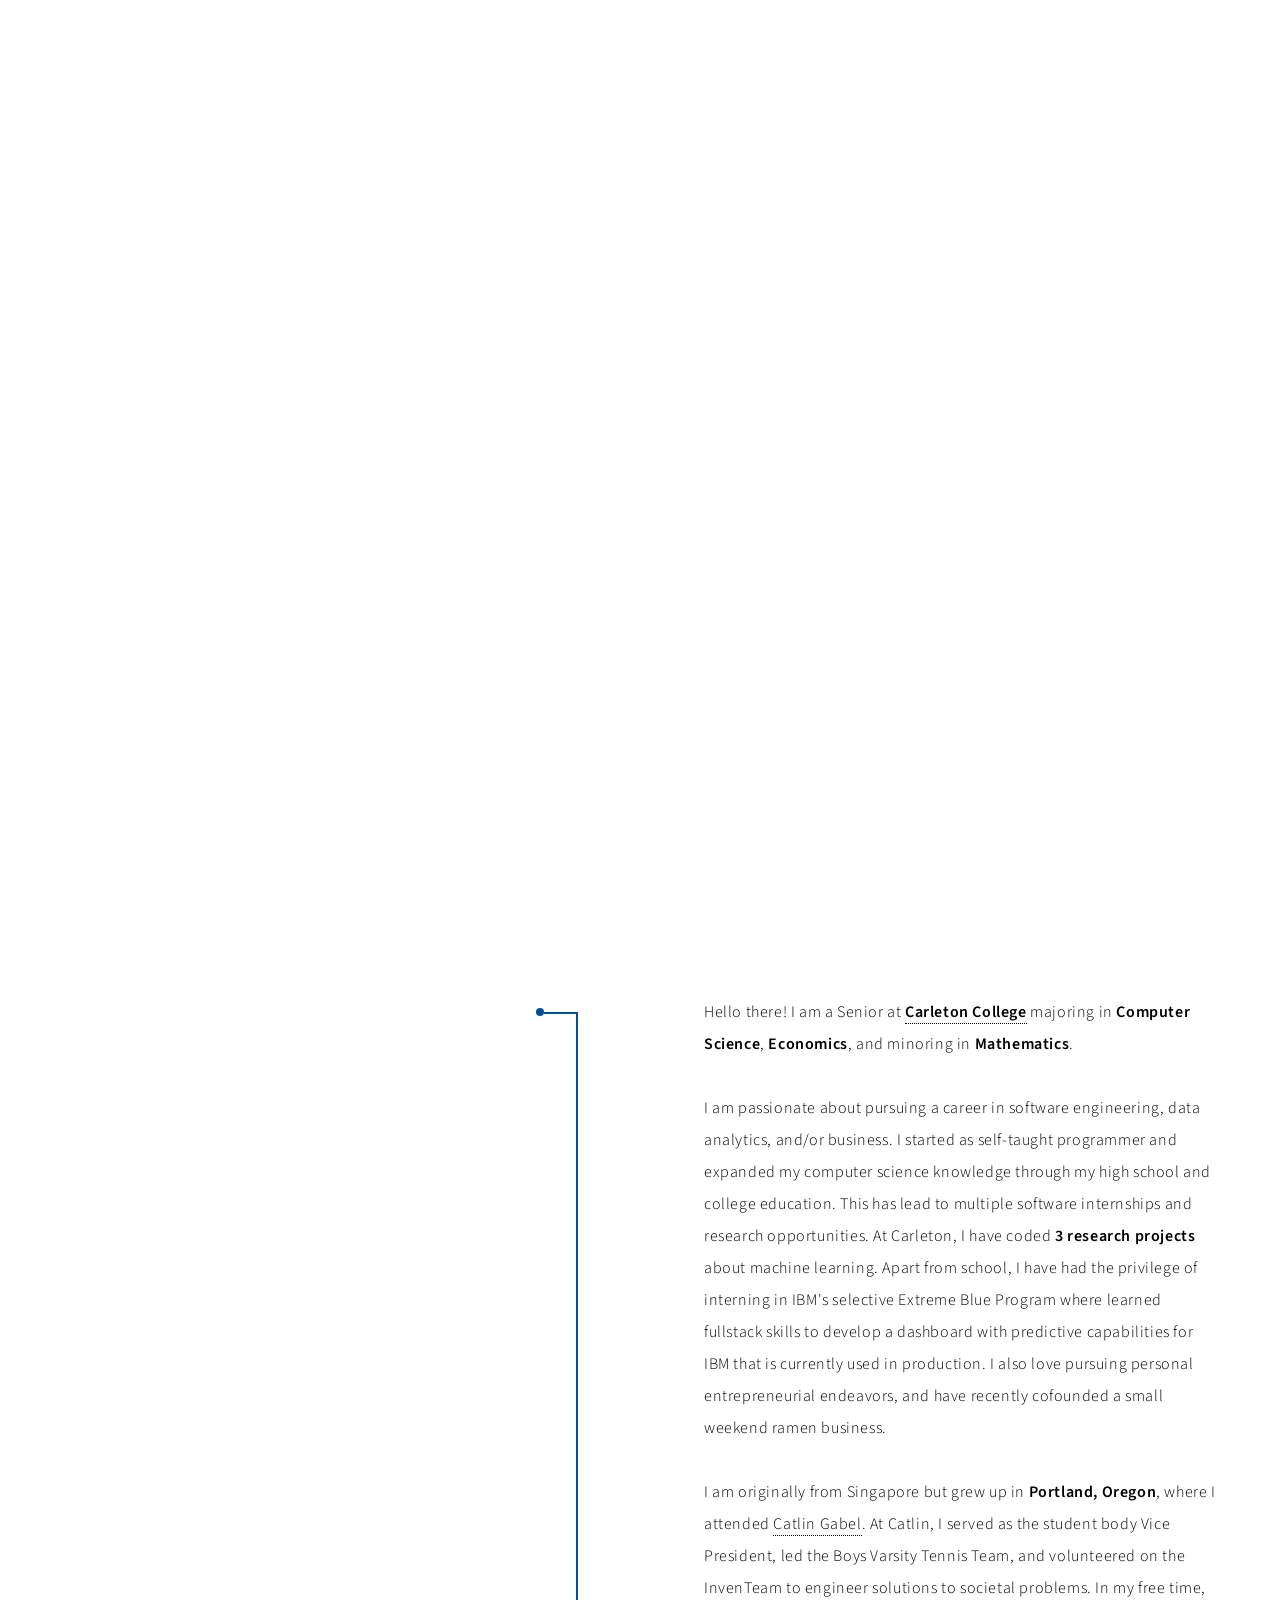
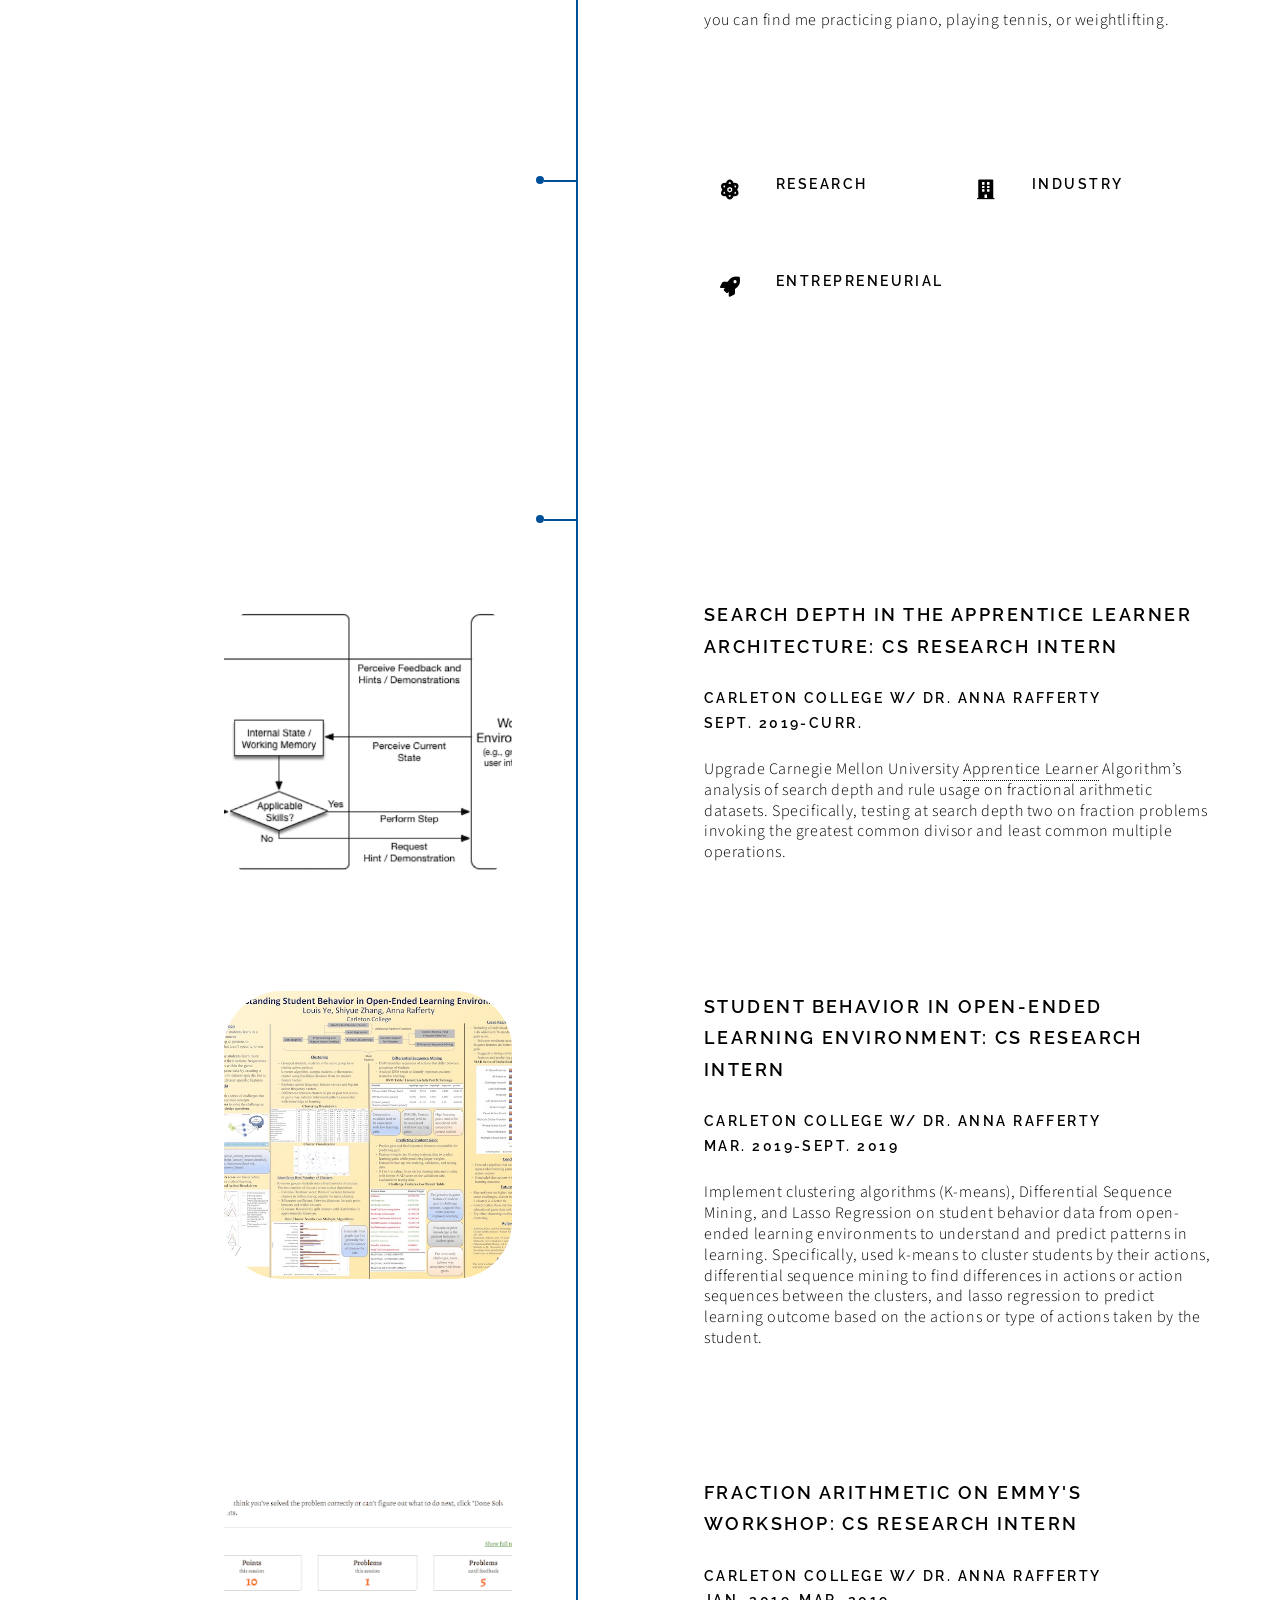
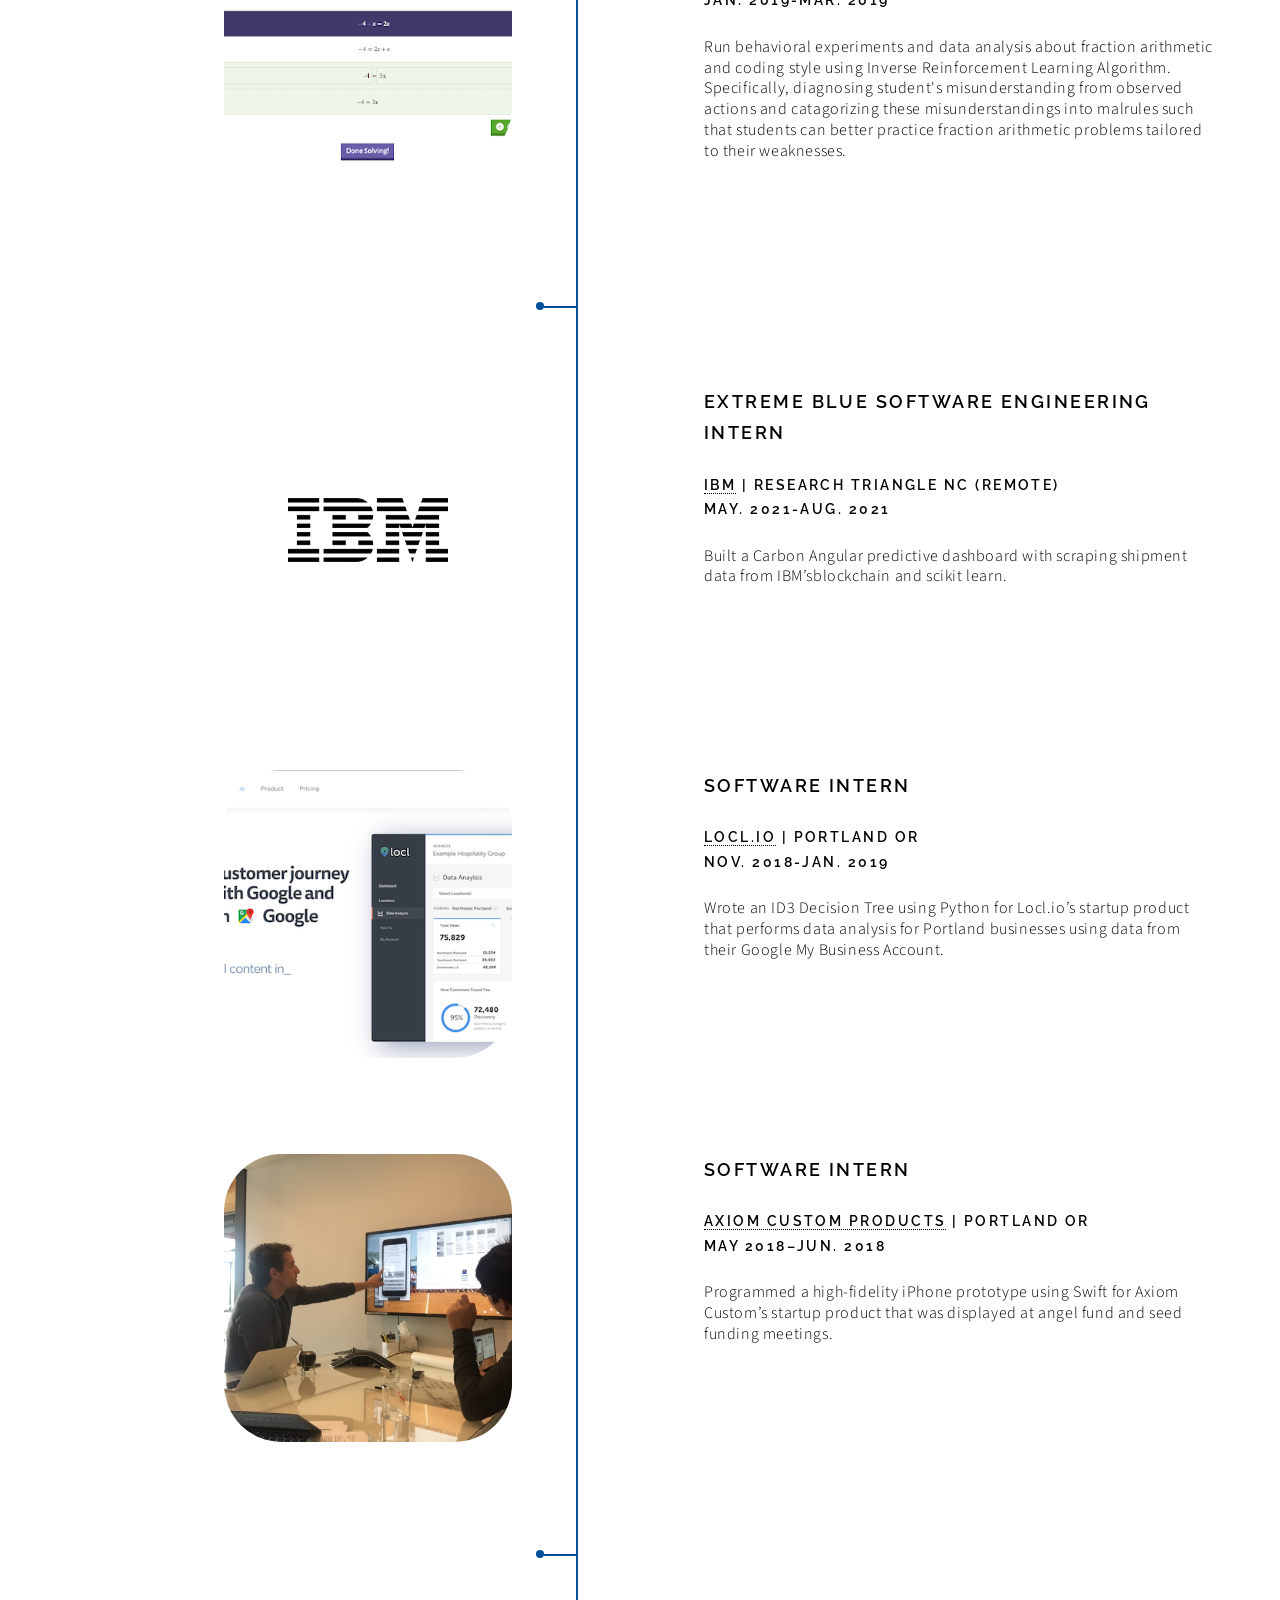
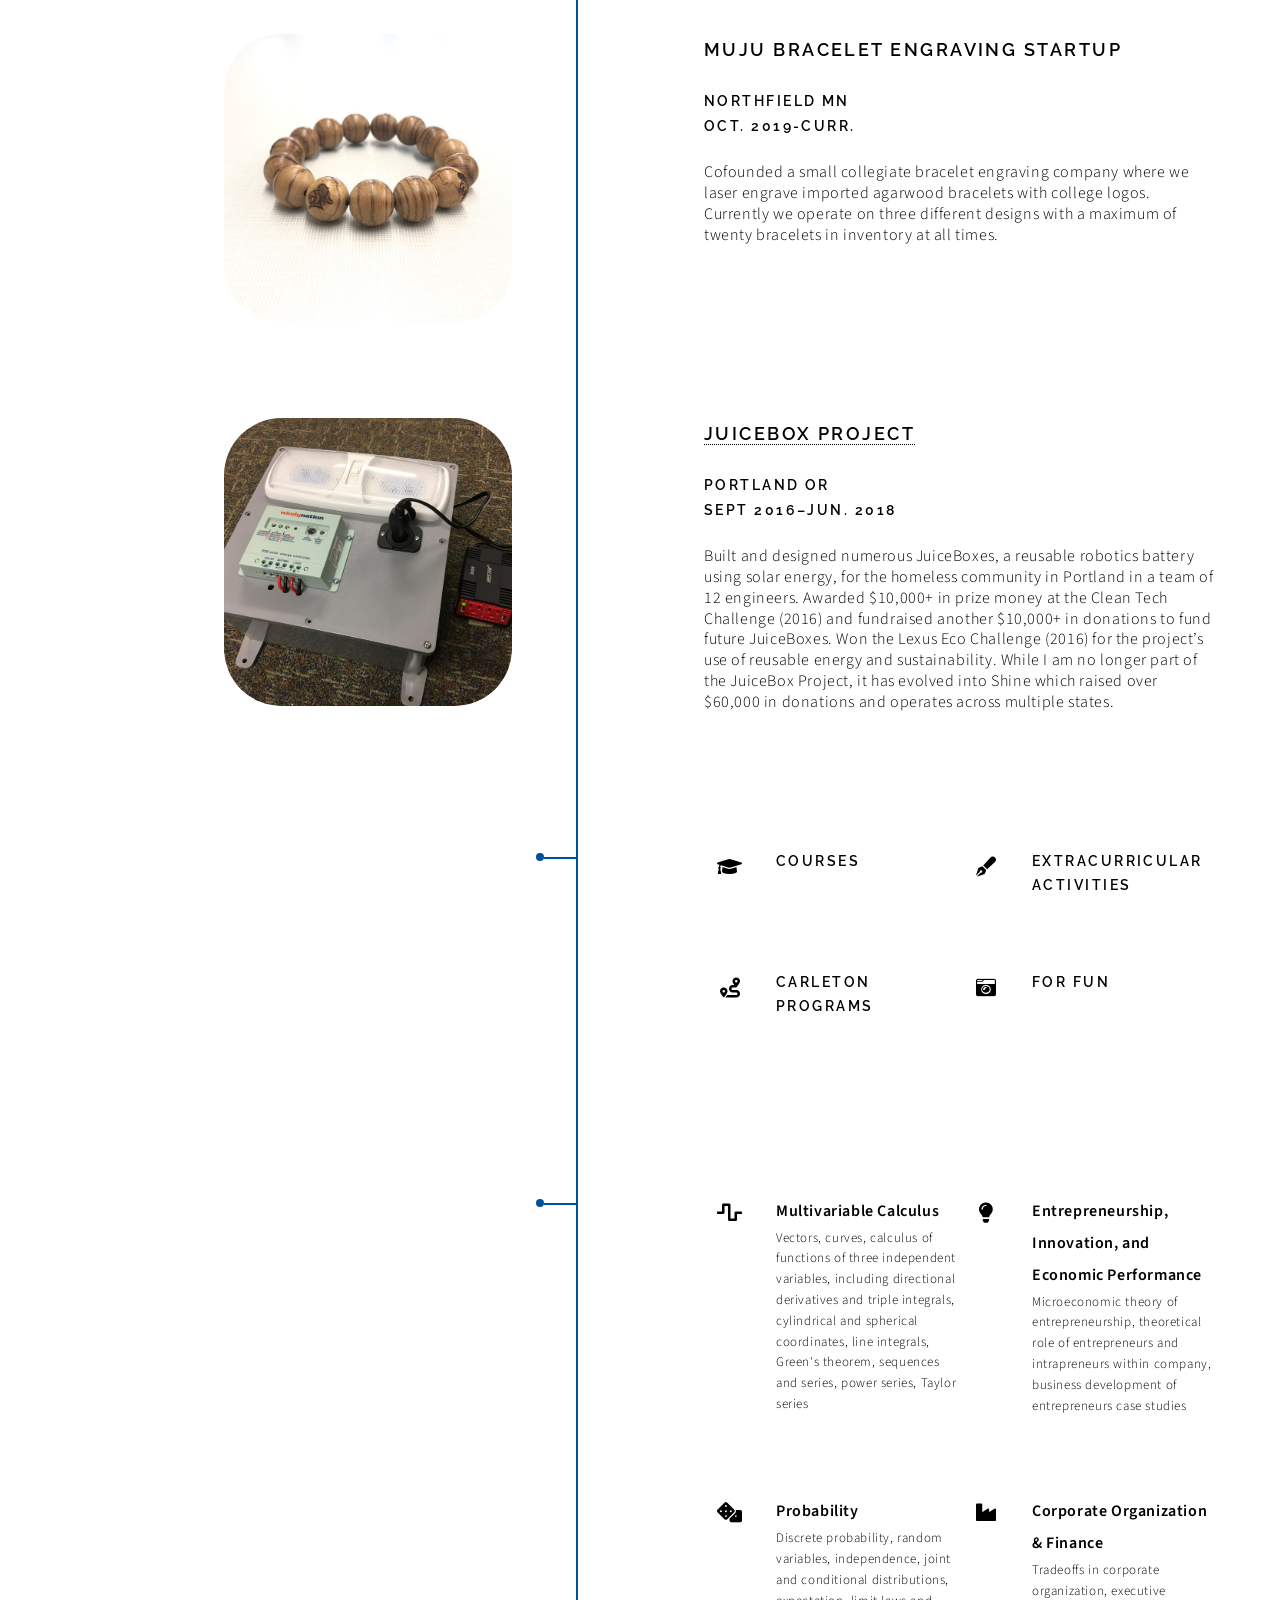
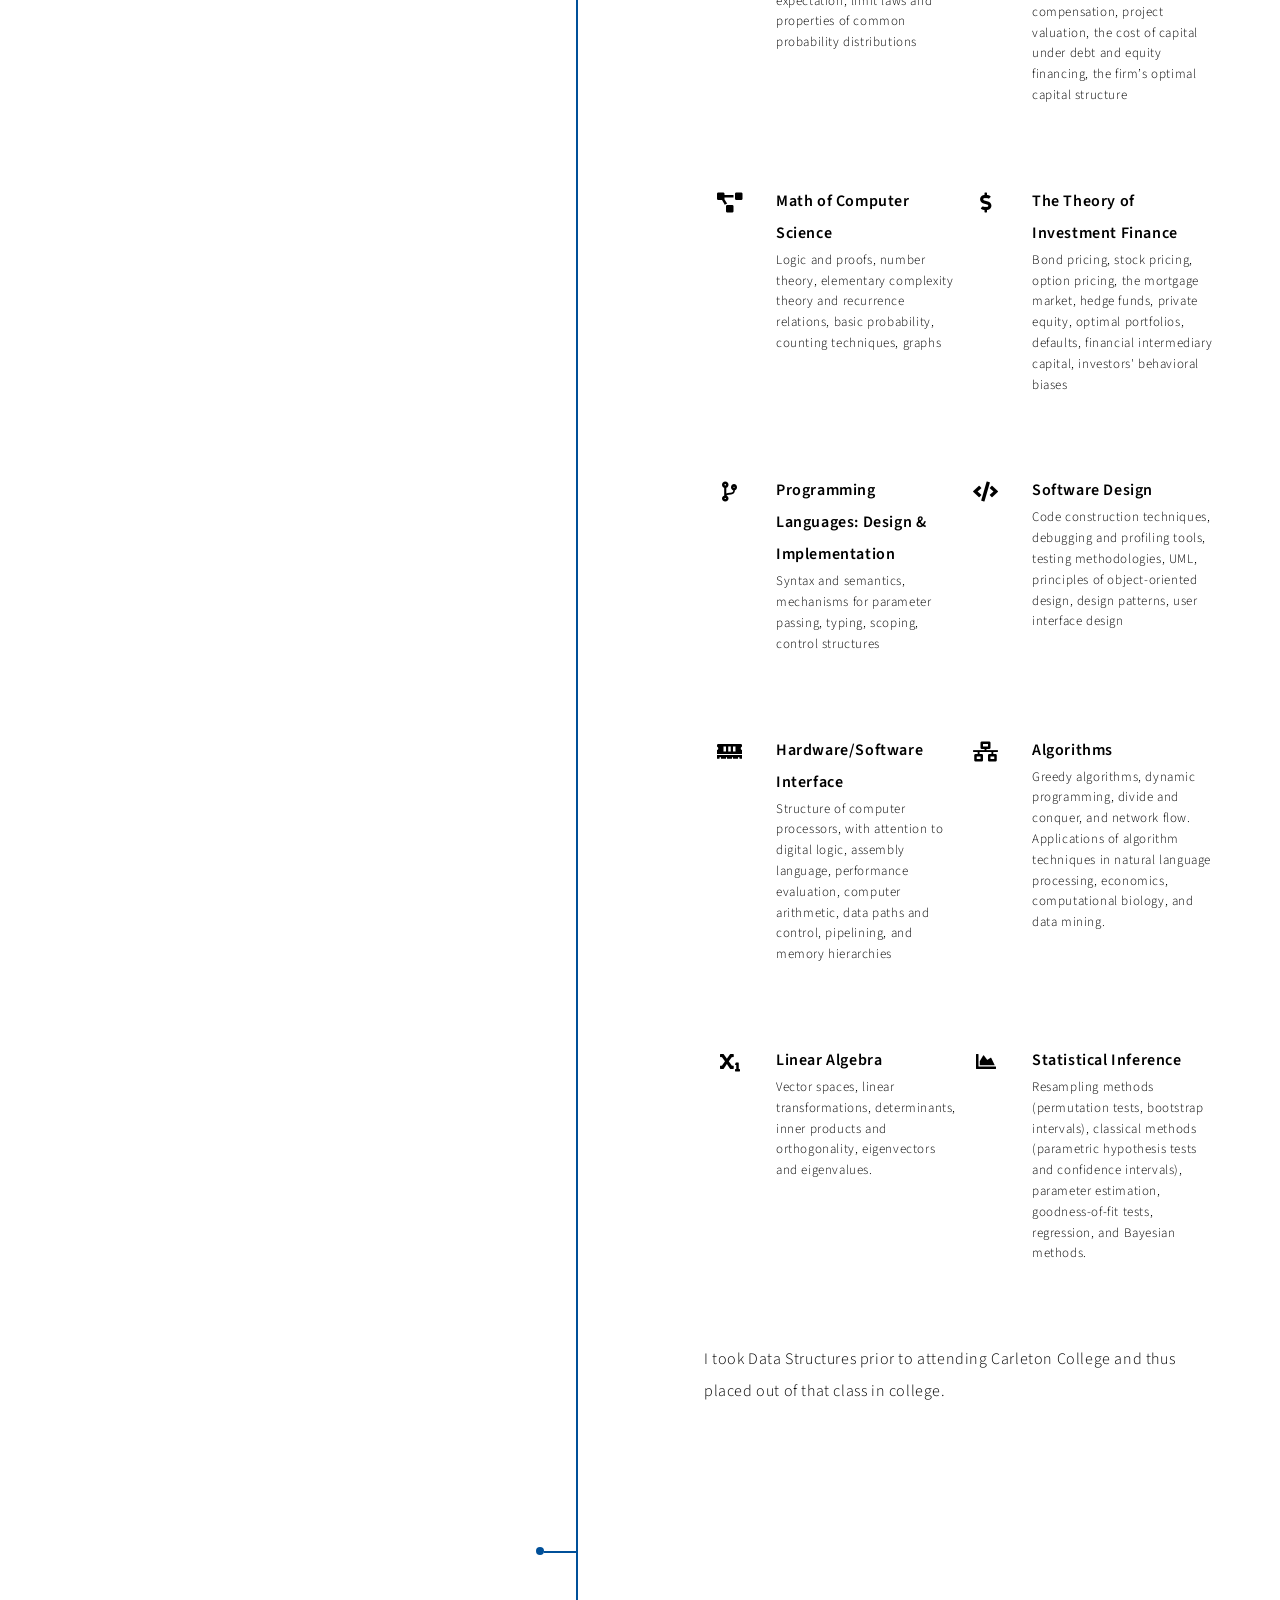
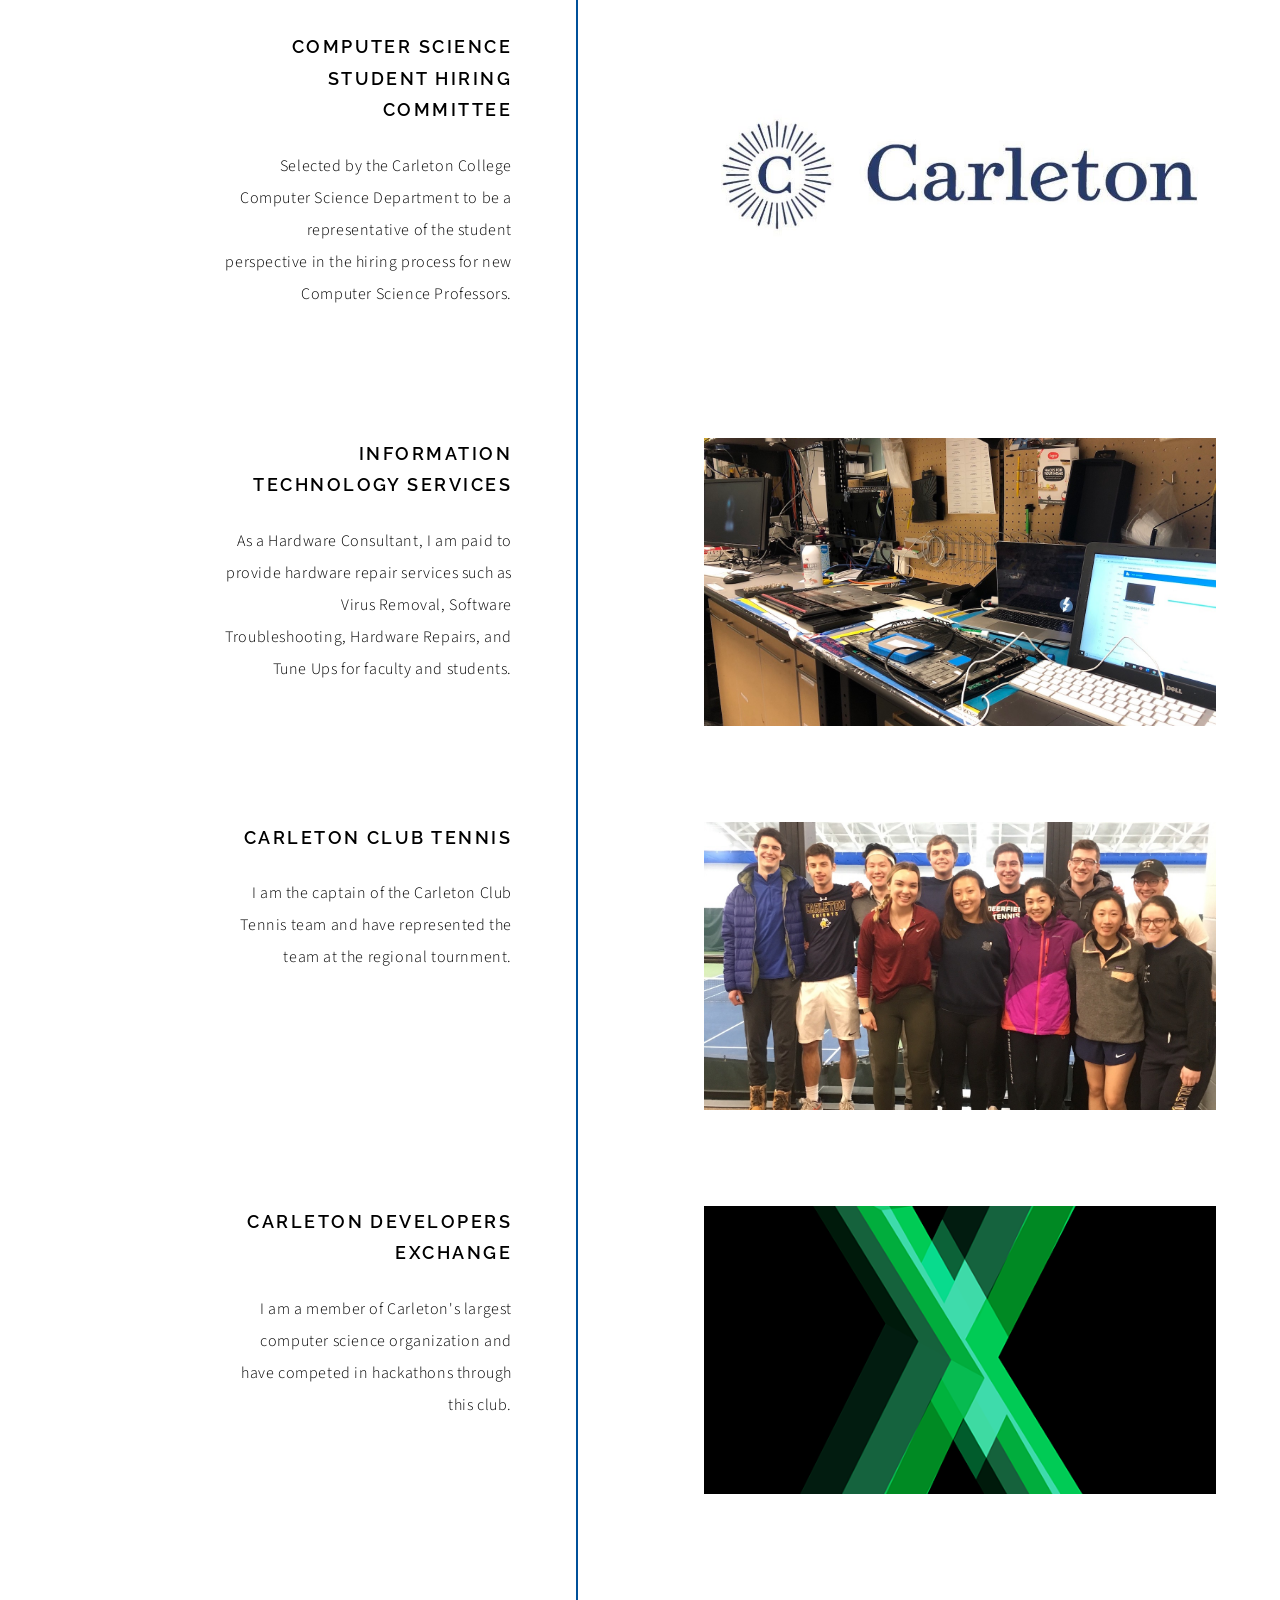
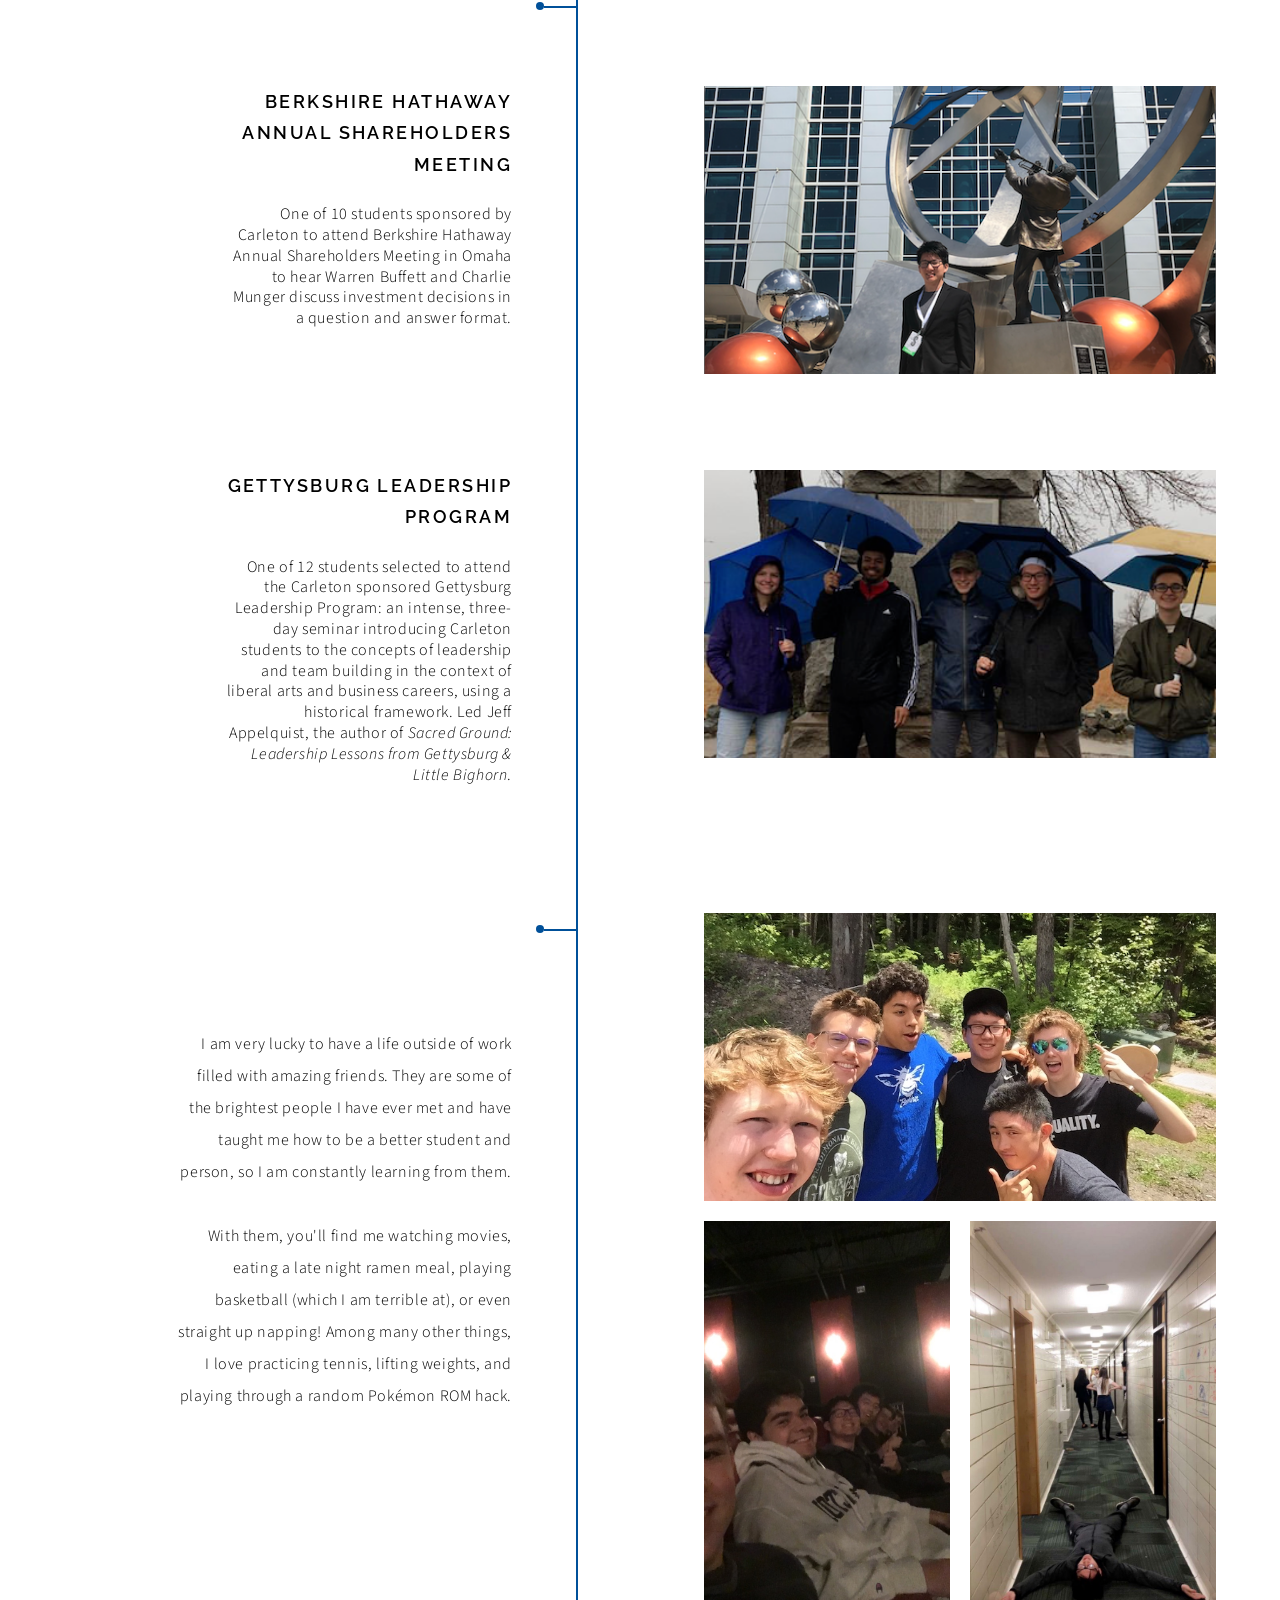
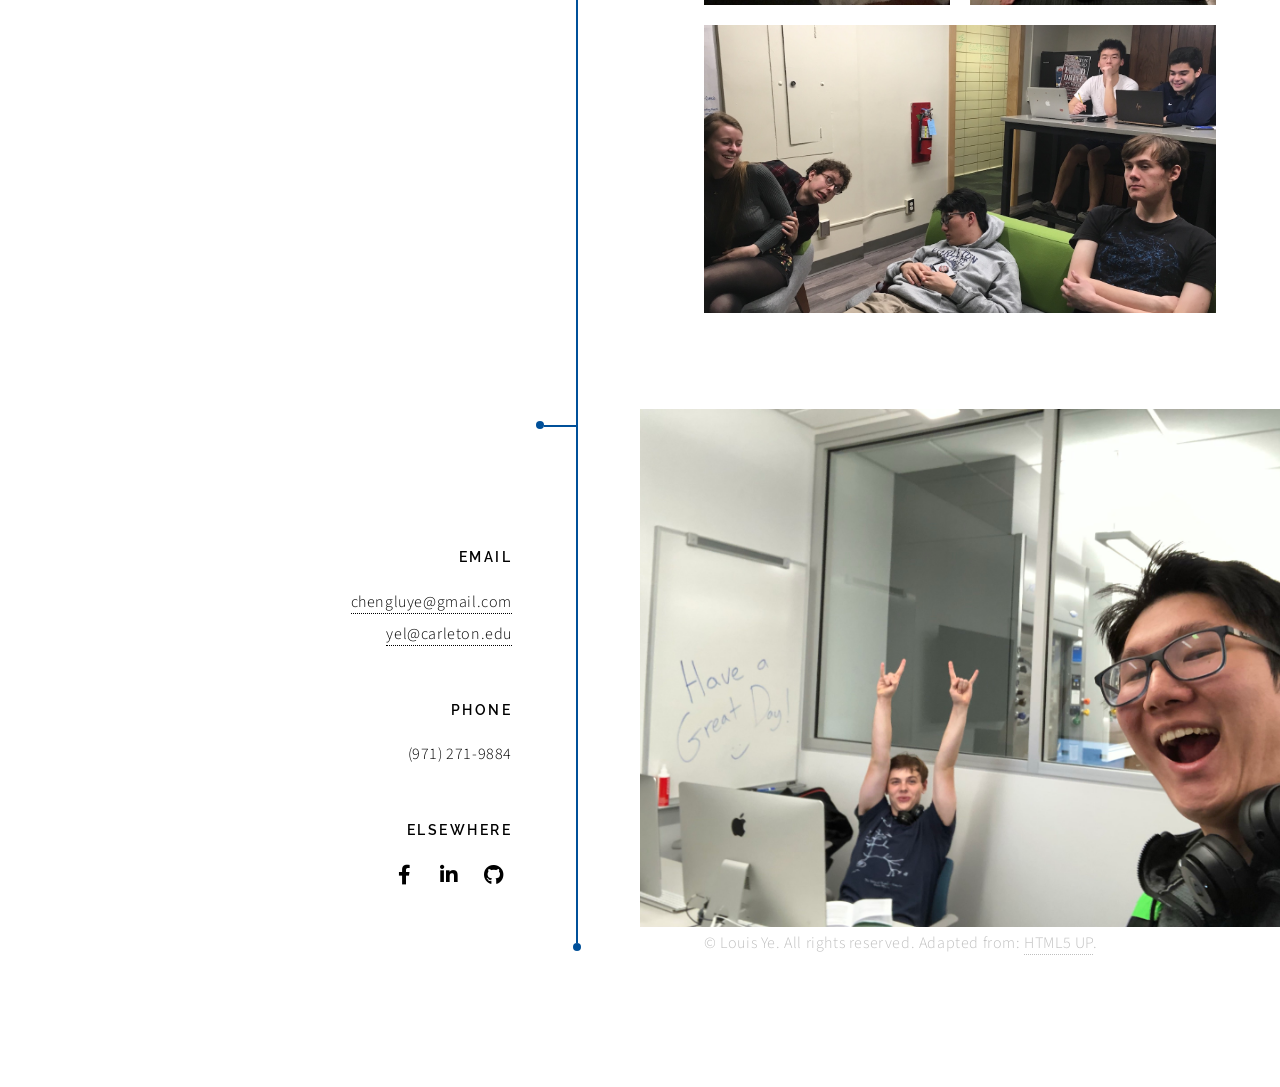
==== index.html @ ea8074ee "Updated headline" ====
<!DOCTYPE HTML>
<!--
	Louis Ye Personal Website - Projects
	Adapted from html5up.net | @ajlkn
-->
<html>
	<head>
		<link rel="icon" href="images/logo.png">
		<title>Louis Ye</title>
		<meta charset="utf-8" />
		<meta name="viewport" content="width=device-width, initial-scale=1, user-scalable=no" />
		<meta name="description" content="Louis Ye's Personal Site. Louis Ye's Extended Resume" />
		<meta name="keywords" content="Louis, Ye, Resume, Personal" />
		<link rel="stylesheet" href="assets/css/main.css" />
	</head>
	<body class="is-preload">

		<!-- Wrapper -->
			<div id="wrapper">

				<!-- Intro -->
					<section class="intro">
						<header>
							<h1>Louis Ye</h1>
							<h2><font size = "-1">SWE @ Google <br>Carleton College <br> Computer Science & Economics (Major)</font></h2>
							<h4><a href="#aboutMe">About Me</a></h4>
							<h4><a href="#projects">Projects</a></h4>
							<h4><a href="#lifeAtCarleton">Life @ Carleton</a></h4>
							<h4><a href="#contactMe">Contact Me</a></h4>
							<ul class="actions">
								<li><a href="#aboutMe" class="arrow scrolly"><span class="label">Next</span></a></li>
							</ul>
						</header>
						<div class="content">
							<span class="image fill" data-position="center"><img src="images/image03.png" alt="" /></span>
						</div>
					</section>

				<!-- Section -->
					<section id="aboutMe">
						<header>
							<h2><font size="+3">About Me</font></h2>
							<ul class="actions">
								<li><a href="#projects" class="arrow scrolly"><span class="label">Next</span></a></li>
							</ul>
						</header>
						<div class="content">
							<p>Hello there! I am a Senior at <strong><a href="https://www.carleton.edu" rel="noopener noreferrer" target="_blank">Carleton College</a></strong> majoring in <strong>Computer Science</strong>, <strong>Economics</strong>, and minoring in <strong>Mathematics</strong>.</p>
							<p>I am passionate about pursuing a career in software engineering, data analytics, and/or business. I started as self-taught programmer and expanded my computer science knowledge through my high school and college education. This has lead to multiple software internships and research opportunities. At Carleton, I have coded <strong>3 research projects</strong> about machine learning.
								Apart from school, I have had the privilege of interning in IBM's selective Extreme Blue Program where learned fullstack skills to develop a dashboard with predictive capabilities for IBM that is currently used in production.
								I also love pursuing personal entrepreneurial endeavors, and have recently cofounded a small weekend ramen business.</p>
							<p>I am originally from Singapore but grew up in <strong>Portland, Oregon</strong>, where I attended <a href="https://www.catlin.edu/" rel="noopener noreferrer" target="_blank">Catlin Gabel</a>. At Catlin, I served as the student body Vice President, led the Boys Varsity Tennis Team, and volunteered on the InvenTeam to engineer solutions to societal problems. In my free time, you can find me practicing piano, playing tennis, or weightlifting.</p>
						</div>
					</section>

					<section id="projects">
						<header>
							<h2><font size="+3">Projects</font></h2>
							<ul class="actions">
								<li><a href="#lifeAtCarleton" class="arrow scrolly"><span class="label">Next</span></a></li>
							</ul>
						</header>
						<div class="content">
							<ul class="feature-icons">
								<li class="icon solid fa-atom"><a href=#research><h4>Research</h4></a></li>
								<li class="icon solid fa-building"><a href=#industry><h4>Industry</h4></a></li>
								<li class="icon solid fa-rocket"><a href=#entrepreneurial><h4>Entrepreneurial</h4></a></li>
							</ul>
						</div>
					</section>

					<!-- Section -->
						<section id= "research">
							<header>
								<h2>Research</h2>
							</header>
							<div class="content">

								<!-- Section -->
								<section>
									<header>
										<div class="gallery">
											<a href="images/gallery/fulls/alDiagram.png" class="landscape"><img src="images/gallery/thumbs/alDiagram.png" id="projectImage" alt="" /></a>
											<!-- Diagram taken from http://www.educationaldatamining.org/EDM2016/proceedings/paper_118.pdf -->
										</div>
									</header>
									<div class="content">
										<h3><font size="+1">Search Depth in The Apprentice Learner Architecture: CS Research Intern</font></h3>
										<h3>Carleton College w/ Dr. Anna Rafferty<br>Sept. 2019-Curr.</h3>
										<p style="line-height:1.3">Upgrade Carnegie Mellon University <a href="https://github.com/apprenticelearner/AL_Core" rel="noopener noreferrer" target="_blank">Apprentice Learner</a> Algorithm’s analysis of search depth and rule usage on fractional arithmetic datasets. Specifically, testing at search depth two on fraction problems invoking the greatest common divisor and least common multiple operations.</font></p>
									</div>
								</section>

								<!-- Section -->
								<section>
									<header>
										<div class="gallery">
											<a href="images/gallery/fulls/mlResearch.jpg" class="landscape"><img src="images/gallery/thumbs/mlResearch.jpg" id="projectImage" alt="" /></a>
										</div>
									</header>
									<div class="content">
										<h3><font size="+1">Student Behavior in Open-Ended Learning Environment: CS Research Intern</font></h3>
										<h3>Carleton College w/ Dr. Anna Rafferty<br>Mar. 2019-Sept. 2019</h3>
										<p style="line-height:1.3">Implement clustering algorithms (K-means), Differential Sequence Mining, and Lasso Regression on student behavior data from open-ended learning environments to understand and predict patterns in learning. Specifically, used k-means to cluster students by their actions, differential sequence mining to find differences in actions or action sequences between the clusters, and lasso regression to predict learning outcome based on the actions or type of actions taken by the student.</p>
									</div>
								</section>

								<!-- Section -->
								<section>
									<header>
										<div class="gallery">
											<a href="images/gallery/fulls/emmy.png" class="landscape"><img src="images/gallery/thumbs/emmy.png" id="projectImage" alt="" /></a>
											<!-- Image taken from https://www.emmysworkshop.com -->
										</div>
									</header>
									<div class="content">
										<h3><font size="+1">Fraction Arithmetic on Emmy's Workshop: CS Research Intern</font></h3>
										<h3>Carleton College w/ Dr. Anna Rafferty<br>Jan. 2019-Mar. 2019</h3>
										<p style="line-height:1.3">Run behavioral experiments and data analysis about fraction arithmetic and coding style using Inverse Reinforcement Learning Algorithm. Specifically, diagnosing student's misunderstanding from observed actions and catagorizing these misunderstandings into malrules such that students can better practice fraction arithmetic problems tailored to their weaknesses.</p>
									</div>
								</section>
							</div>
						</section>

						<section id= "industry">
							<header>
								<h2>Industry</h2>
							</header>
							<div class="content">

								<!-- Section -->
								<section>
									<header>
										<div class="gallery">
											<a href="images/gallery/fulls/ibm.jpg" class="landscape"><img src="images/gallery/thumbs/ibm.jpg" id="projectImage" alt="" /></a>
										</div>
									</header>
									<div class="content">
										<h3><font size="+1">Extreme Blue Software Engineering Intern</font></h3>
										<h3><a href="https://www.ibm.com/employment/extremeblue/index.html" rel="noopener noreferrer" target="_blank">IBM</a> | Research Triangle NC (Remote) <br>May. 2021-Aug. 2021</h3>
										<p style="line-height:1.3">Built a Carbon Angular predictive dashboard with scraping shipment data from IBM’sblockchain and scikit learn.</font></p>
									</div>
								</section>

								<!-- Section -->
								<section>
									<header>
										<div class="gallery">
											<a href="images/gallery/fulls/locl.png" class="landscape"><img src="images/gallery/thumbs/locl.png" id="projectImage" alt="" /></a>
											<!-- Image taken from https://www.locl.io/ -->
										</div>
									</header>
									<div class="content">
										<h3><font size="+1">Software Intern</font></h3>
										<h3><a href="https://www.locl.io/" rel="noopener noreferrer" target="_blank">Locl.io</a> | Portland OR<br>Nov. 2018-Jan. 2019</h3>
										<p style="line-height:1.3">Wrote an ID3 Decision Tree using Python for Locl.io’s startup product that performs data analysis for Portland businesses using data from their Google My Business Account.</font></p>
									</div>
								</section>

								<!-- Section -->
								<section>
									<header>
										<div class="gallery">
											<a href="images/gallery/fulls/axiom.jpg" class="landscape"><img src="images/gallery/thumbs/axiom.jpg" id="projectImage" alt="" /></a>
										</div>
									</header>
									<div class="content">
										<h3><font size="+1">Software Intern</font></h3>
										<h3><a href="https://axiomcustom.com/" rel="noopener noreferrer" target="_blank">Axiom Custom Products</a> | Portland OR <br>May 2018–Jun. 2018</h3>
										<p style="line-height:1.3">Programmed a high-fidelity iPhone prototype using Swift for Axiom Custom’s startup product that was displayed at angel fund and seed funding meetings.</p>
									</div>
								</section>
							</div>
						</section>

						<section id= "entrepreneurial">
							<header>
								<h2>Startups</h2>
							</header>
							<div class="content">

								<!-- Section -->
								<section>
									<header>
										<div class="gallery">
											<a href="images/gallery/fulls/muju.jpg" class="landscape"><img src="images/gallery/thumbs/muju.jpg" id="projectImage" alt="" /></a>
										</div>
									</header>
									<div class="content">
										<h3><font size="+1">Muju Bracelet Engraving Startup</font></h3>
										<h3>Northfield MN<br>Oct. 2019-Curr.</h3>
										<p style="line-height:1.3">Cofounded a small collegiate bracelet engraving company where we laser engrave imported agarwood bracelets with college logos. Currently we operate on three different designs with a maximum of twenty bracelets in inventory at all times.</font></p>
									</div>
								</section>

								<!-- Section -->
								<section>
									<header>
										<div class="gallery">
											<a href="images/gallery/fulls/juiceBox.jpg" class="landscape"><img src="images/gallery/thumbs/juiceBox.jpg" id="projectImage" alt="" /></a>
										</div>
									</header>
									<div class="content">
										<h3><font size="+1"><a href="https://shinewithus.org" rel="noopener noreferrer" target="_blank">JuiceBox Project</a></font></h3>
										<h3>Portland OR <br>Sept 2016–Jun. 2018</h3>
										<p style="line-height:1.3">Built and designed numerous JuiceBoxes, a reusable robotics battery using solar energy, for the homeless community in Portland in a team of 12 engineers. Awarded $10,000+ in prize money at the Clean Tech Challenge (2016) and fundraised another $10,000+ in donations to fund future JuiceBoxes. Won the Lexus Eco Challenge (2016) for the project’s use of reusable energy and sustainability. While I am no longer part of the JuiceBox Project, it has evolved into Shine which raised over $60,000 in donations and operates across multiple states.</p>
									</div>
								</section>
							</div>
						</section>


				<!-- Section -->
					<section id="lifeAtCarleton">
						<header>
							<h2><font size="+3">Life @ Carleton</font></h2>
							<ul class="actions">
								<li><a href="#contactMe" class="arrow scrolly"><span class="label">Next</span></a></li>
							</ul>
						</header>
						<div class="content">
							<ul class="feature-icons">
								<li class="icon solid fa-graduation-cap"><a href=#courses><h4>Courses</h4></a></li>
								<li class="icon solid fa-pen-fancy"><a href=#extraAct><h4>Extracurricular Activities</h4></a></li>
								<li class="icon solid fa-route"><a href=#programs><h4>Carleton Programs</h4></a></li>
								<li class="icon solid fa-camera-retro"><a href=#forFun><h4>For Fun</h4></a></li>
							</ul>
						</div>
					</section>

				<!-- Section -->
					<section id ="courses">
						<header>
							<h2>Relevent Courses</h2>
						</header>
						<div class="content">
							<ul class="feature-icons">
								<li class="icon solid fa-wave-square"><strong>Multivariable Calculus</strong><p style="line-height:1.3"><font size="-1">Vectors, curves, calculus of functions of three independent variables, including directional derivatives and triple integrals, cylindrical and spherical coordinates, line integrals, Green's theorem, sequences and series, power series, Taylor series</font></p></li>
								<li class="icon solid fa-lightbulb"><strong>Entrepreneurship, Innovation, and Economic Performance</strong><p style="line-height:1.3"><font size="-1">Microeconomic theory of entrepreneurship, theoretical role of entrepreneurs and intrapreneurs within company, business development of entrepreneurs case studies</font></p></li>
								<li class="icon solid fa-dice"><strong>Probability</strong><p style="line-height:1.3"><font size="-1">Discrete probability, random variables, independence, joint and conditional distributions, expectation, limit laws and properties of common probability distributions</font></p></li>
								<li class="icon solid fa-industry"><strong>Corporate Organization & Finance</strong><p style="line-height:1.3"><font size="-1">Tradeoffs in corporate organization, executive compensation, project valuation, the cost of capital under debt and equity financing, the firm’s optimal capital structure</font></p></li>
								<li class="icon solid fa-project-diagram"><strong>Math of Computer Science</strong><p style="line-height:1.3"><font size="-1">Logic and proofs, number theory, elementary complexity theory and recurrence relations, basic probability, counting techniques, graphs</font></p></li>
								<li class="icon solid fa-dollar-sign"><strong>The Theory of Investment Finance</strong><p style="line-height:1.3"><font size="-1">Bond pricing, stock pricing, option pricing, the mortgage market, hedge funds, private equity, optimal portfolios, defaults, financial intermediary capital, investors' behavioral biases</font></p></li>
								<li class="icon solid fa-code-branch"><strong>Programming Languages: Design & Implementation</strong><p style="line-height:1.3"><font size="-1">Syntax and semantics, mechanisms for parameter passing, typing, scoping, control structures</font></p></li>
								<li class="icon solid fa-code"><strong>Software Design</strong><p style="line-height:1.3"><font size="-1">Code construction techniques, debugging and profiling tools, testing methodologies, UML, principles of object-oriented design, design patterns, user interface design</font></p></li>
								<li class="icon solid fa-memory"><strong>Hardware/Software Interface</strong><p style="line-height:1.3"><font size="-1">Structure of computer processors, with attention to digital logic, assembly language, performance evaluation, computer arithmetic, data paths and control, pipelining, and memory hierarchies</font></p></li>
								<li class="icon solid fa-network-wired"><strong>Algorithms</strong><p style="line-height:1.3"><font size="-1">Greedy algorithms, dynamic programming, divide and conquer, and network flow. Applications of algorithm techniques in natural language processing, economics, computational biology, and data mining.</font></p></li>
								<li class="icon solid fa-subscript"><strong>Linear Algebra</strong><p style="line-height:1.3"><font size="-1">Vector spaces, linear transformations, determinants, inner products and orthogonality, eigenvectors and eigenvalues.</font></p></li>
								<li class="icon solid fa-chart-area"><strong>Statistical Inference</strong><p style="line-height:1.3"><font size="-1">Resampling methods (permutation tests, bootstrap intervals), classical methods (parametric hypothesis tests and confidence intervals), parameter estimation, goodness-of-fit tests, regression, and Bayesian methods.</font></p></li>
							</ul>
							<p>I took Data Structures prior to attending Carleton College and thus placed out of that class in college.</p>
						</div>
					</section>

				<!-- Section -->
					<section id = "extraAct">
						<header>
							<h2>Extracurriculars</h2>
						</header>
						<div class="content">

							<section>
								<header>
									<h3><font size="+1">Computer Science Student Hiring Committee</font></h3>
									<p>Selected by the Carleton College Computer Science Department to be a representative of the student perspective in the hiring process for new Computer Science Professors.</font></p>
								</header>
								<div class="content">
									<div class="gallery">
										<a href="images/gallery/fulls/carletonCollege.jpg" class="landscape"><img src="images/gallery/thumbs/carletonCollege.jpg" alt="" /></a>
									</div>
								</div>
							</section>

							<section>
								<header>
									<h3><font size="+1">Information Technology Services</font></h3>
									<p>As a Hardware Consultant, I am paid to provide hardware repair services such as Virus Removal, Software Troubleshooting, Hardware Repairs, and Tune Ups for faculty and students.</font></p>
								</header>
								<div class="content">
									<div class="gallery">
										<a href="images/gallery/fulls/its.jpg" class="landscape"><img src="images/gallery/thumbs/its.jpg" alt="" /></a>
									</div>
								</div>
							</section>

							<section>
								<header>
									<h3><font size="+1">Carleton Club Tennis</font></h3>
									<p>I am the captain of the Carleton Club Tennis team and have represented the team at the regional tournment.</font></p>
								</header>
								<div class="content">
									<div class="gallery">
										<a href="images/gallery/fulls/tennis.jpg" class="landscape"><img src="images/gallery/thumbs/tennis.jpg" alt="" /></a>
									</div>
								</div>
							</section>

							<section>
								<header>
									<h3><font size="+1">Carleton Developers Exchange</font></h3>
									<p>I am a member of Carleton's largest computer science organization and have competed in hackathons through this club.</font></p>
								</header>
								<div class="content">
									<div class="gallery">
										<a href="images/gallery/fulls/devX.png" class="landscape"><img src="images/gallery/thumbs/devX.png" alt="" /></a>
									</div>
								</div>
							</section>

						</div>
					</section>

				<!-- Section -->
					<section id= "programs">
						<header>
							<h2>Carleton Programs</h2>
						</header>
						<div class="content">

							<!-- Section -->
							<section>
								<header>
									<h3><font size="+1">Berkshire Hathaway Annual Shareholders Meeting</font></h3>
									<p style="line-height:1.3">One of 10 students sponsored by Carleton to attend Berkshire Hathaway Annual Shareholders Meeting in Omaha to hear Warren Buffett and Charlie Munger discuss investment decisions in a question and answer format.</font></p>
								</header>
								<div class="content">
									<div class="gallery">
										<a href="images/gallery/fulls/berkshire.png" class="landscape"><img src="images/gallery/thumbs/berkshire.png" alt="" /></a>
									</div>
								</div>
							</section>

							<!-- Section -->
							<section>
								<header>
									<h3><font size="+1">Gettysburg Leadership Program</font></h3>
									<p style="line-height:1.3">One of 12 students selected to attend the Carleton sponsored Gettysburg Leadership Program: an intense, three-day seminar introducing Carleton students to the concepts of leadership and team building in the context of liberal arts and business careers, using a historical framework. Led Jeff Appelquist, the author of <i>Sacred Ground: Leadership Lessons from Gettysburg & Little Bighorn</i>.</font></p>
								</header>
								<div class="content">
									<div class="gallery">
										<a href="images/gallery/fulls/gettysburg.png" class="landscape"><img src="images/gallery/thumbs/gettysburg.png" alt="" /></a>
									</div>
								</div>
							</section>
						</div>
					</section>

					<section id= "forFun">
						<header>
							<h2>For Fun</h2>
							<p>I am very lucky to have a life outside of work filled with amazing friends. They are some of the brightest people I have ever met and have taught me how to be a better student and person, so I am constantly learning from them.</p>
							<p>With them, you'll find me watching movies, eating a late night ramen meal, playing basketball (which I am terrible at), or even straight up napping! Among many other things, I love practicing tennis, lifting weights, and playing through a random Pokémon ROM hack.</p>
						</header>
						<div class="content">
							<div class="gallery">
								<a href="images/gallery/fulls/summer.jpg" class="landscape"><img src="images/gallery/thumbs/summer.jpg" alt="" /></a>
								<a href="images/gallery/fulls/endgames.jpg" class="portrait"><img src="images/gallery/thumbs/endgames.jpg" alt="" /></a>
								<a href="images/gallery/fulls/finals.jpg" class="portrait"><img src="images/gallery/thumbs/finals.jpg" alt="" /></a>
								<a href="images/gallery/fulls/sleeping.jpg" class="landscape"><img src="images/gallery/thumbs/sleeping.jpg" alt="" /></a>
							</div>
						</div>
					</section>


				<!-- Section -->
					<section id= "contactMe">
						<header>
							<h2><font size="+3">Contact Me</font></h2>
						</header>
						<div class="content">
							<span class="image fill" data-position="center"><img src="images/greatDay.jpg" alt="" /></span>
						</div>
						<footer>
							<ul class="items">
								<li>
									<h3>Email</h3>
									<a href="mailto:chengluye@gmail.com" rel="noopener noreferrer" target="_blank">chengluye@gmail.com</a> <br>
									<a href="mailto:yel@carleton.edu" rel="noopener noreferrer" target="_blank">yel@carleton.edu</a>
								</li>
								<li>
									<h3>Phone</h3>
									<p>(971) 271-9884</p>
								</li>
								<li>
									<h3>Elsewhere</h3>
									<ul class="icons">
										<li><a href="https://www.facebook.com/chengluye.louisye" rel="noopener noreferrer" target="_blank" class="icon brands fa-facebook-f"><span class="label">Facebook</span></a></li>
										<li><a href="https://www.linkedin.com/in/louis-ye/" rel="noopener noreferrer" target="_blank" class="icon brands fa-linkedin-in"><span class="label">LinkedIn</span></a></li>
										<li><a href="https://github.com/yelouis" rel="noopener noreferrer" target="_blank" class="icon brands fa-github"><span class="label">GitHub</span></a></li>
									</ul>
								</li>
							</ul>
						</footer>
					</section>

				<!-- Copyright -->
					<div class="copyright">&copy; Louis Ye. All rights reserved. Adapted from: <a href="https://html5up.net" rel="noopener noreferrer" target="_blank">HTML5 UP</a>.</div>

			</div>

		<!-- Scripts -->
			<script src="assets/js/jquery.min.js"></script>
			<script src="assets/js/jquery.scrolly.min.js"></script>
			<script src="assets/js/browser.min.js"></script>
			<script src="assets/js/breakpoints.min.js"></script>
			<script src="assets/js/util.js"></script>
			<script src="assets/js/main.js"></script>

	</body>
</html>
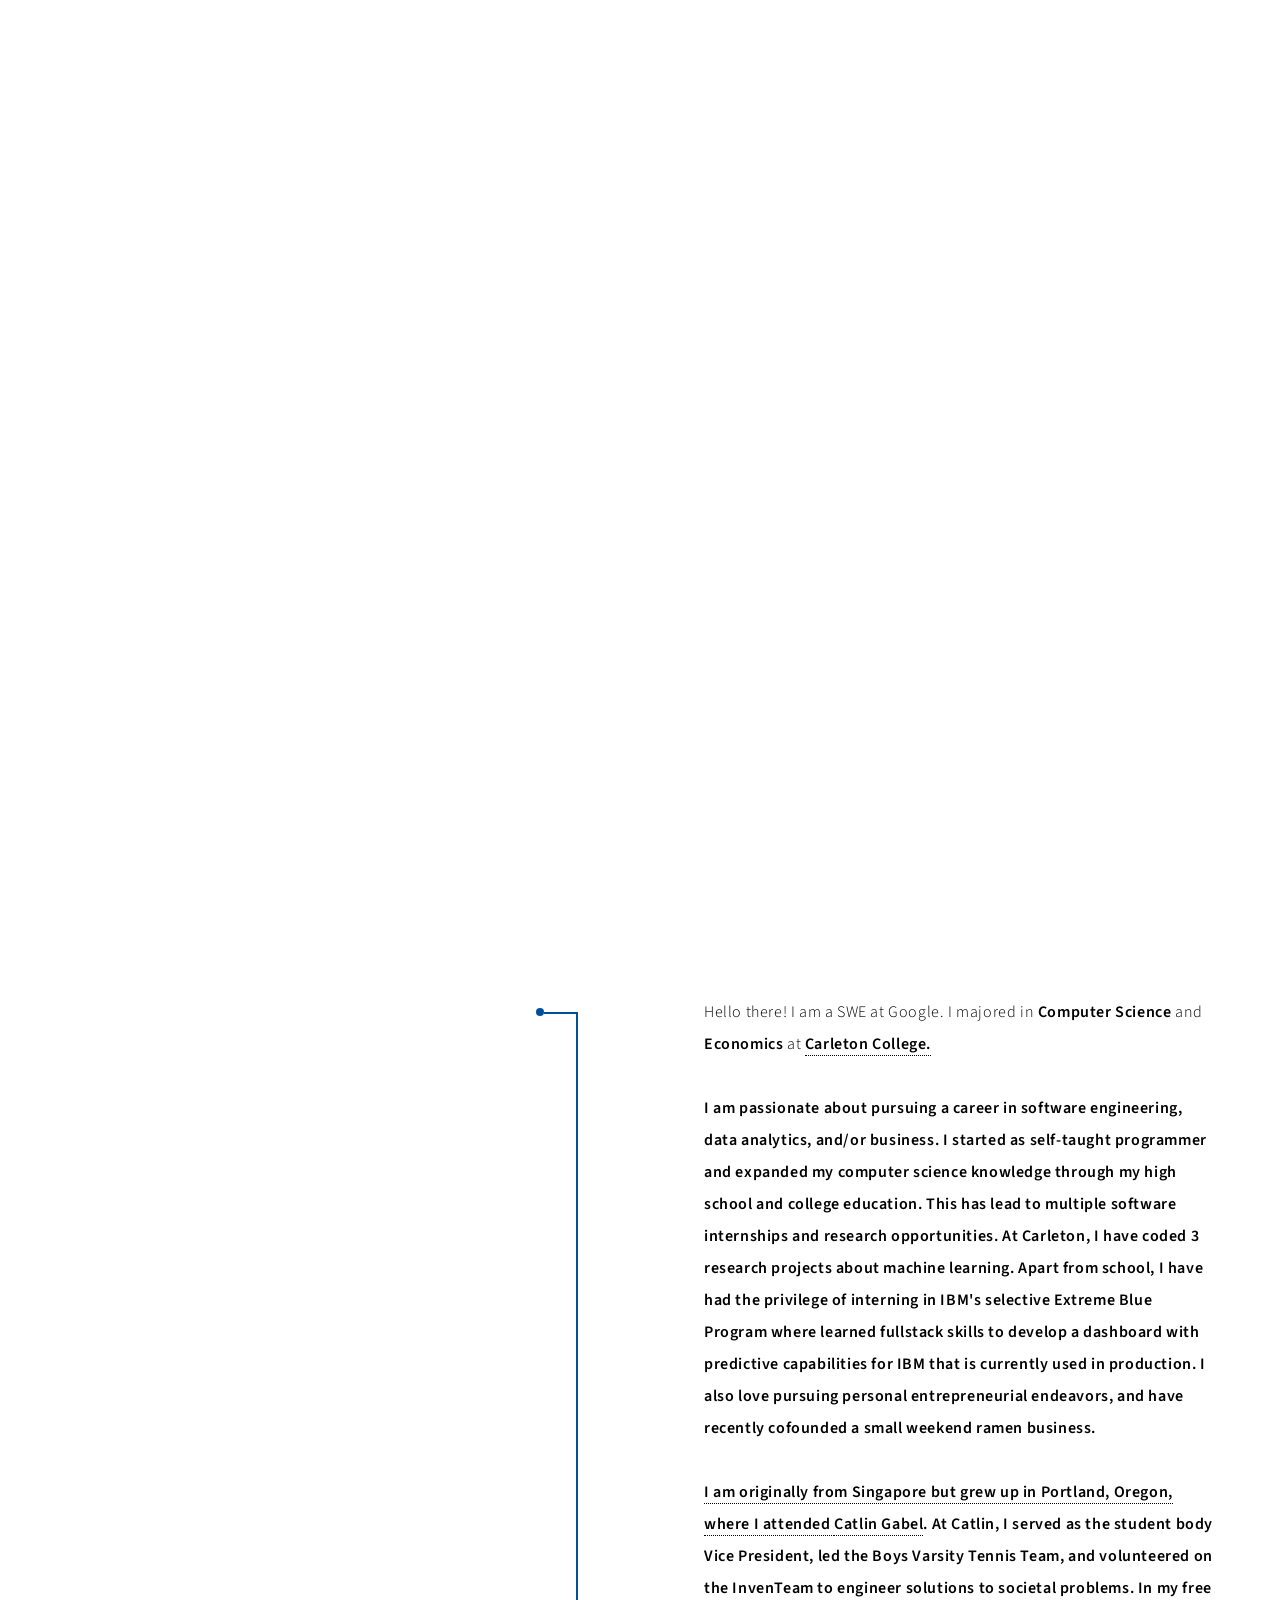
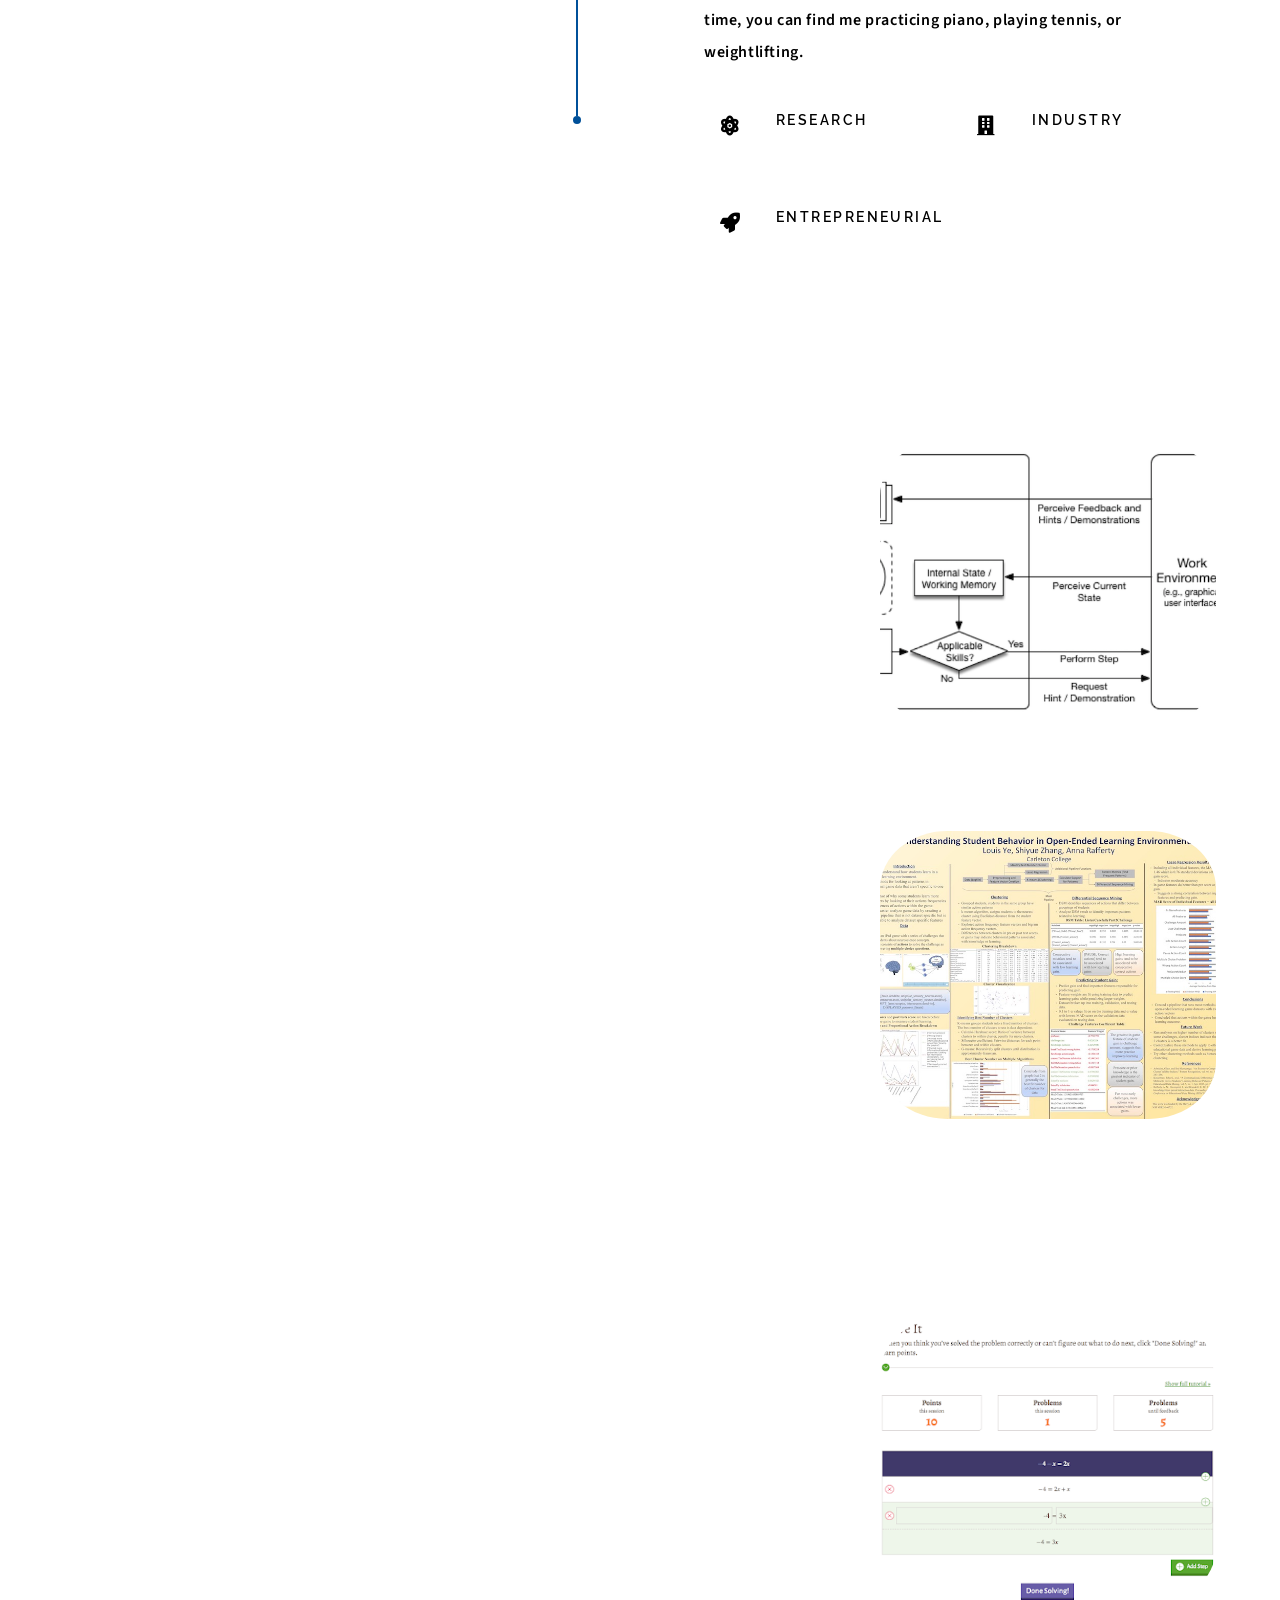
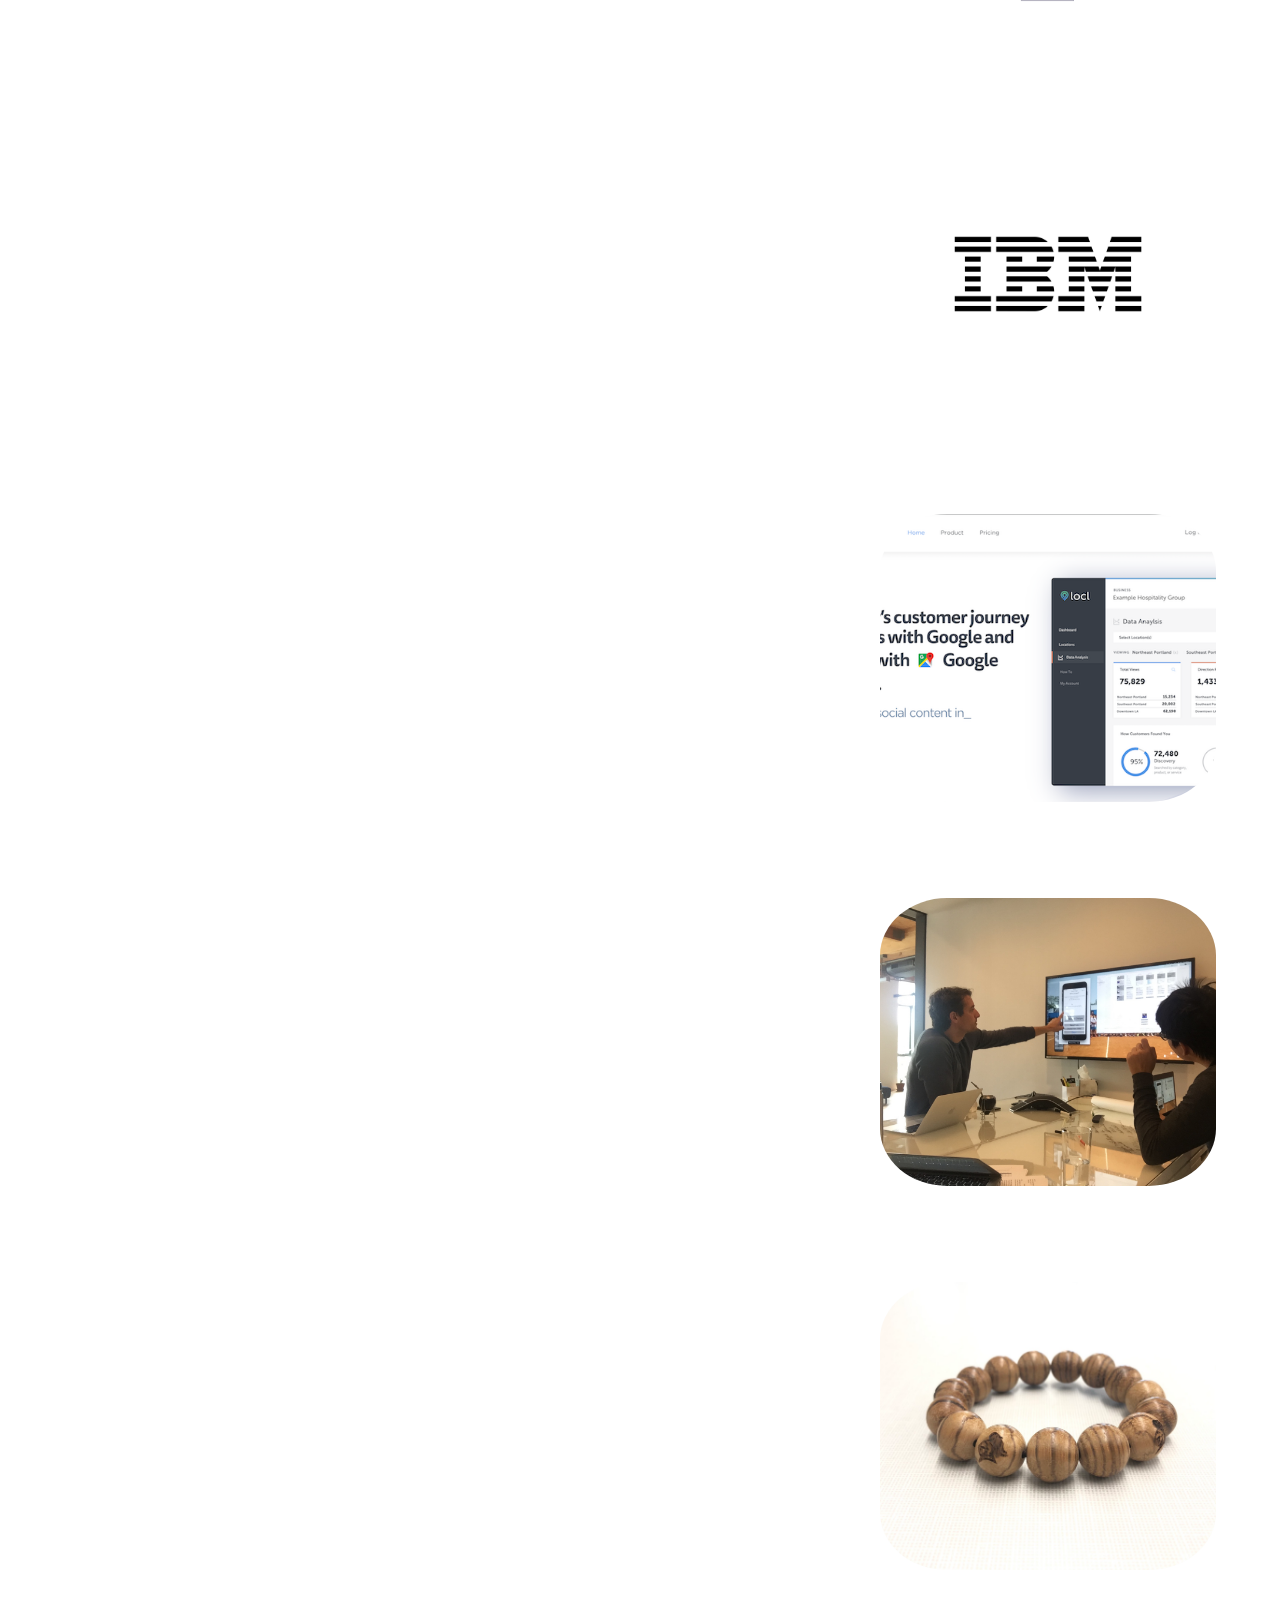
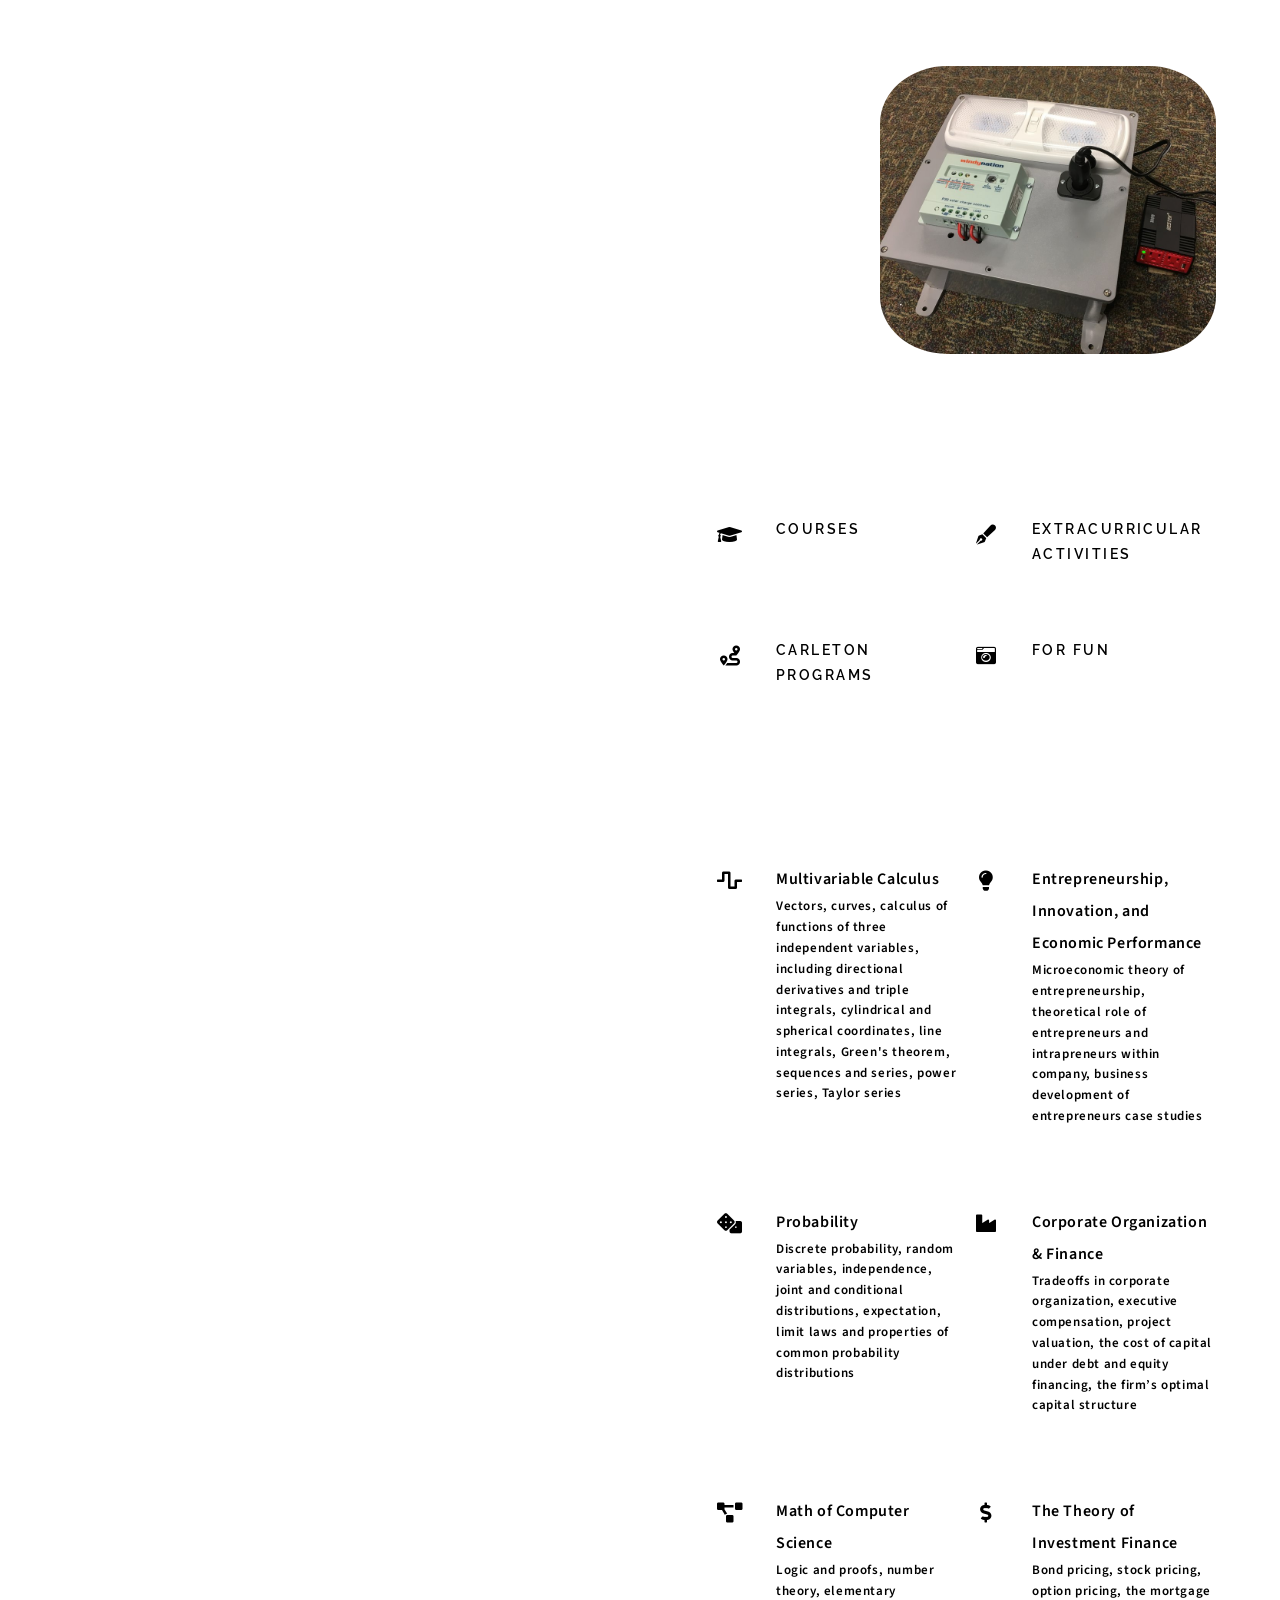
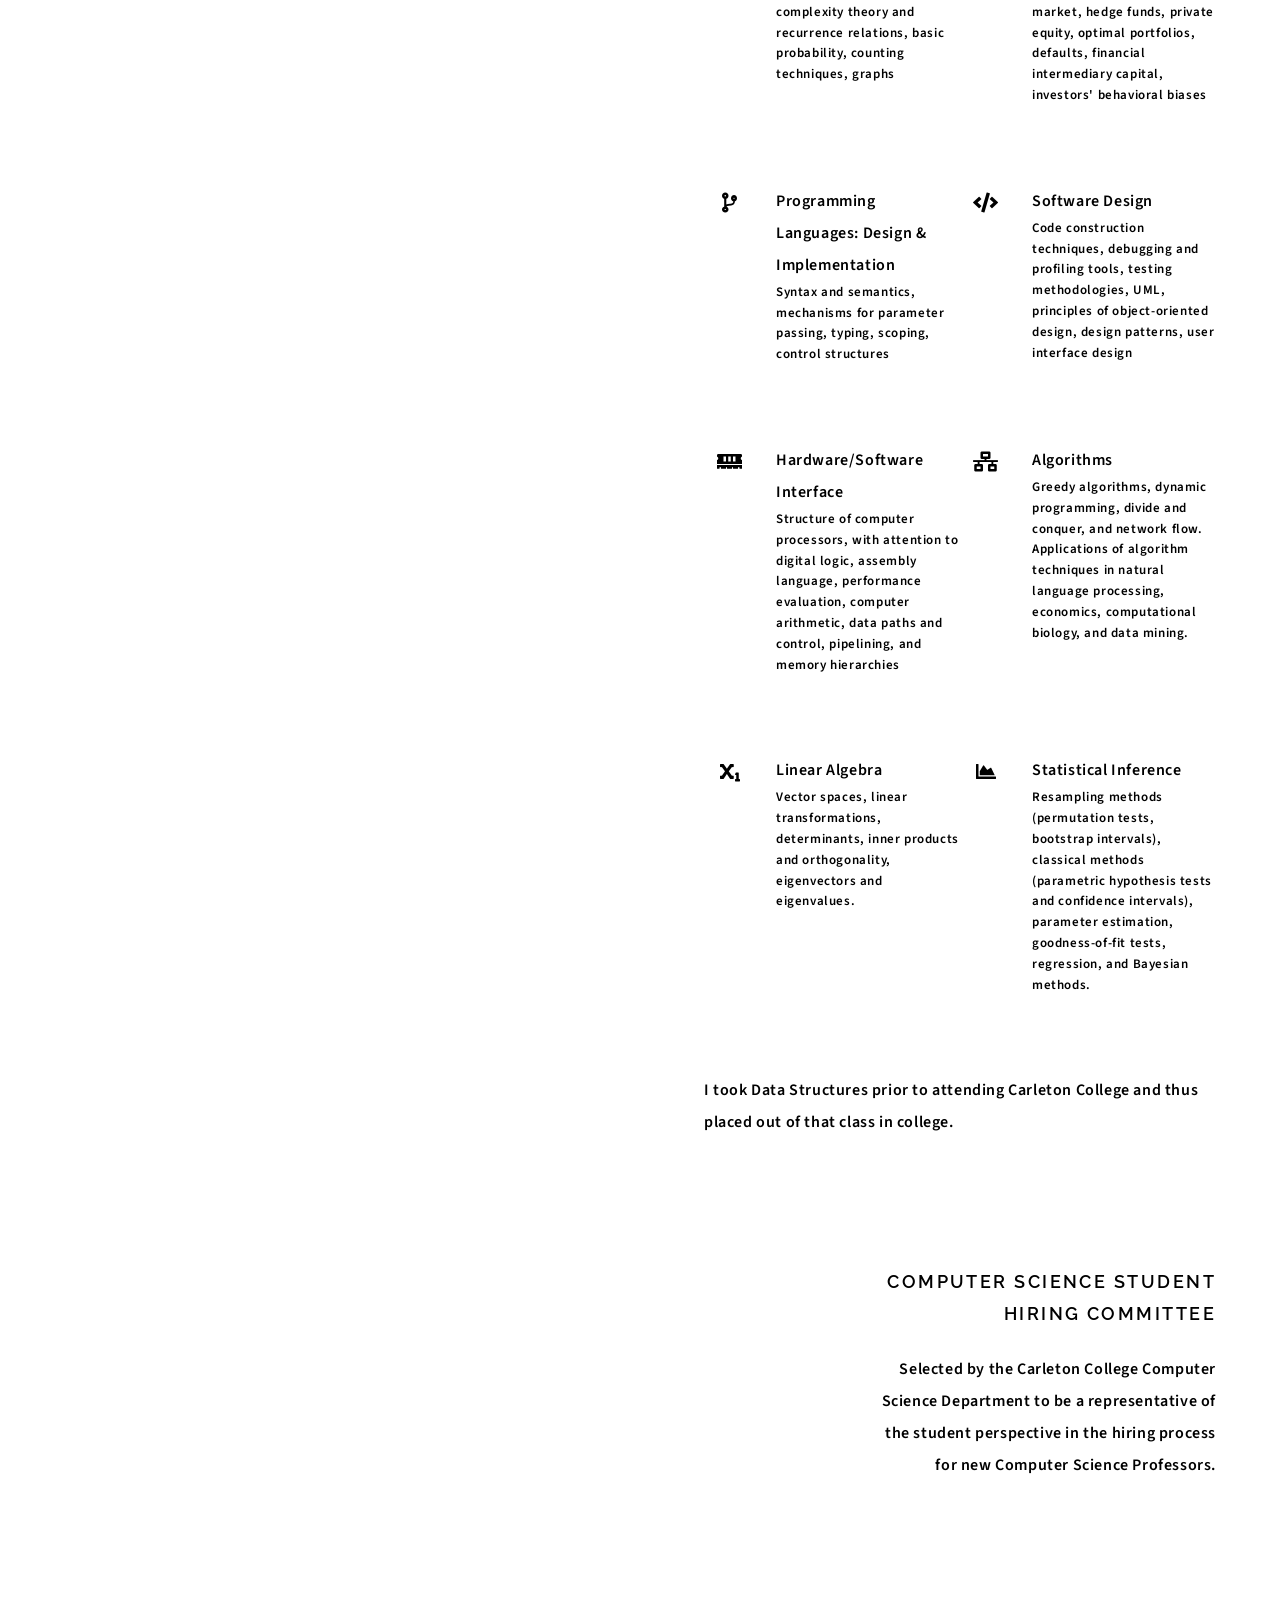
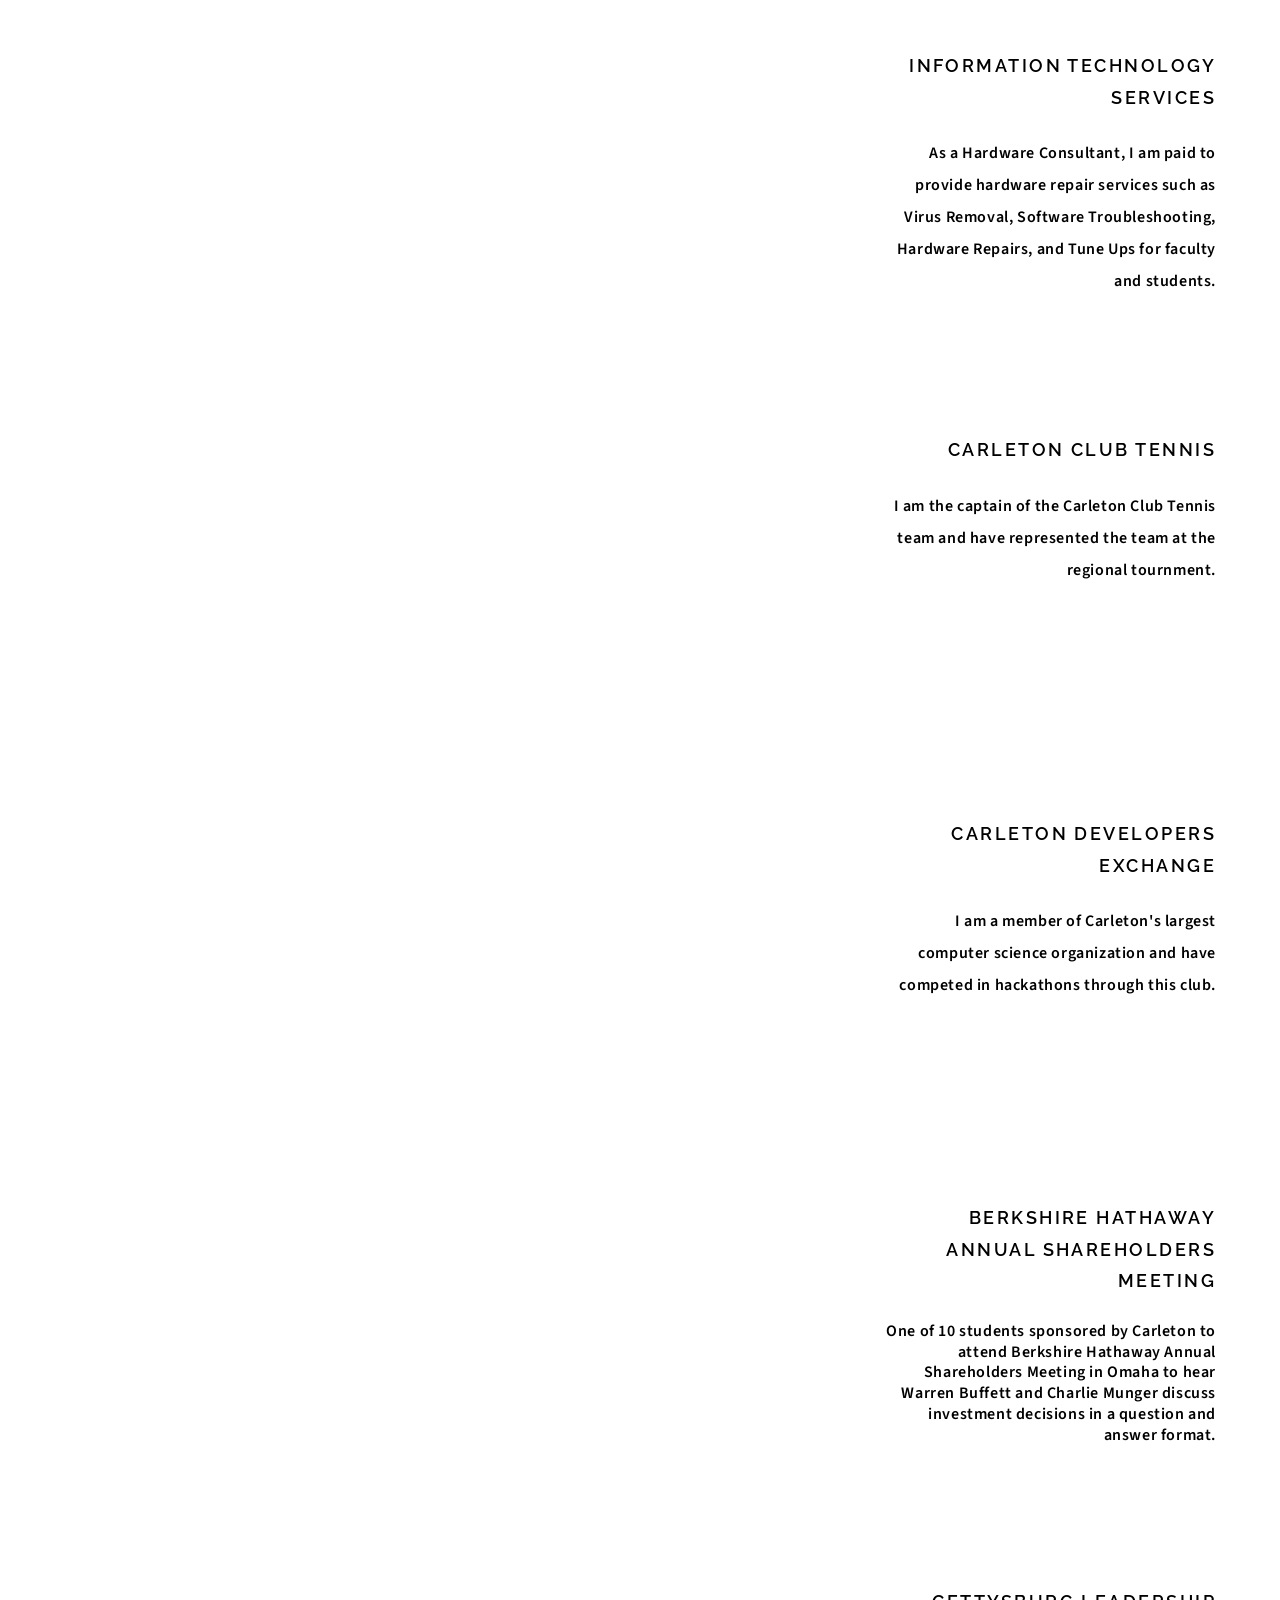
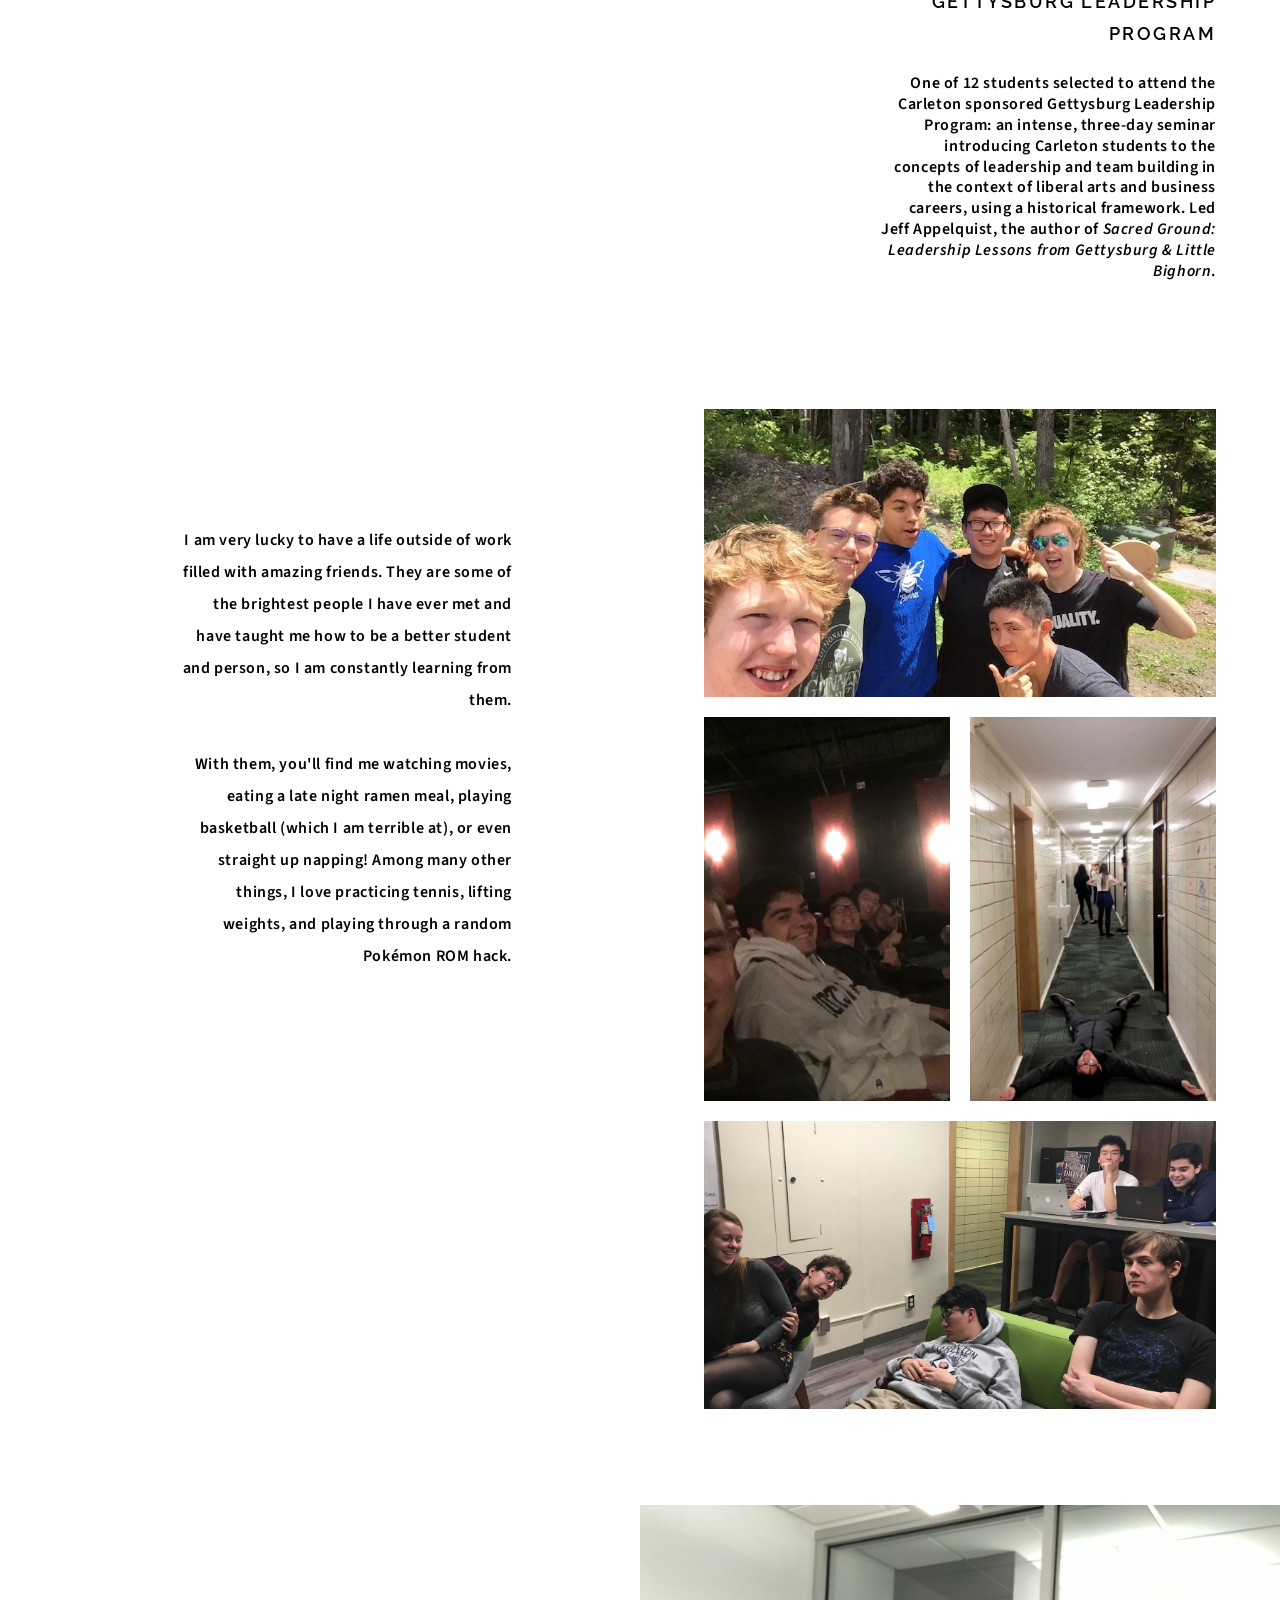
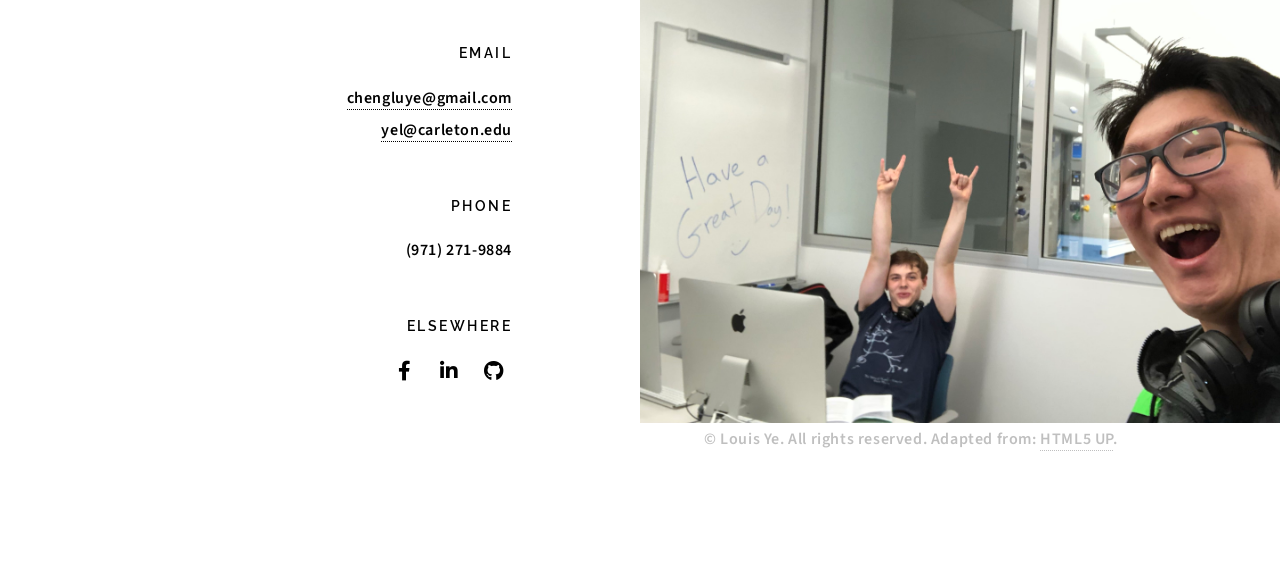
==== commit f4660585: "Updated bio" ====
--- a/index.html
+++ b/index.html
@@ -4,407 +4,630 @@
 	Adapted from html5up.net | @ajlkn
 -->
 <html>
-	<head>
-		<link rel="icon" href="images/logo.png">
-		<title>Louis Ye</title>
-		<meta charset="utf-8" />
-		<meta name="viewport" content="width=device-width, initial-scale=1, user-scalable=no" />
-		<meta name="description" content="Louis Ye's Personal Site. Louis Ye's Extended Resume" />
-		<meta name="keywords" content="Louis, Ye, Resume, Personal" />
-		<link rel="stylesheet" href="assets/css/main.css" />
-	</head>
-	<body class="is-preload">
-
-		<!-- Wrapper -->
-			<div id="wrapper">
-
-				<!-- Intro -->
-					<section class="intro">
-						<header>
-							<h1>Louis Ye</h1>
-							<h2><font size = "-1">SWE @ Google <br>Carleton College <br> Computer Science & Economics (Major)</font></h2>
-							<h4><a href="#aboutMe">About Me</a></h4>
-							<h4><a href="#projects">Projects</a></h4>
-							<h4><a href="#lifeAtCarleton">Life @ Carleton</a></h4>
-							<h4><a href="#contactMe">Contact Me</a></h4>
-							<ul class="actions">
-								<li><a href="#aboutMe" class="arrow scrolly"><span class="label">Next</span></a></li>
-							</ul>
-						</header>
-						<div class="content">
-							<span class="image fill" data-position="center"><img src="images/image03.png" alt="" /></span>
-						</div>
-					</section>
-
-				<!-- Section -->
-					<section id="aboutMe">
-						<header>
-							<h2><font size="+3">About Me</font></h2>
-							<ul class="actions">
-								<li><a href="#projects" class="arrow scrolly"><span class="label">Next</span></a></li>
-							</ul>
-						</header>
-						<div class="content">
-							<p>Hello there! I am a Senior at <strong><a href="https://www.carleton.edu" rel="noopener noreferrer" target="_blank">Carleton College</a></strong> majoring in <strong>Computer Science</strong>, <strong>Economics</strong>, and minoring in <strong>Mathematics</strong>.</p>
-							<p>I am passionate about pursuing a career in software engineering, data analytics, and/or business. I started as self-taught programmer and expanded my computer science knowledge through my high school and college education. This has lead to multiple software internships and research opportunities. At Carleton, I have coded <strong>3 research projects</strong> about machine learning.
-								Apart from school, I have had the privilege of interning in IBM's selective Extreme Blue Program where learned fullstack skills to develop a dashboard with predictive capabilities for IBM that is currently used in production.
-								I also love pursuing personal entrepreneurial endeavors, and have recently cofounded a small weekend ramen business.</p>
-							<p>I am originally from Singapore but grew up in <strong>Portland, Oregon</strong>, where I attended <a href="https://www.catlin.edu/" rel="noopener noreferrer" target="_blank">Catlin Gabel</a>. At Catlin, I served as the student body Vice President, led the Boys Varsity Tennis Team, and volunteered on the InvenTeam to engineer solutions to societal problems. In my free time, you can find me practicing piano, playing tennis, or weightlifting.</p>
-						</div>
-					</section>
-
-					<section id="projects">
-						<header>
-							<h2><font size="+3">Projects</font></h2>
-							<ul class="actions">
-								<li><a href="#lifeAtCarleton" class="arrow scrolly"><span class="label">Next</span></a></li>
-							</ul>
-						</header>
-						<div class="content">
-							<ul class="feature-icons">
-								<li class="icon solid fa-atom"><a href=#research><h4>Research</h4></a></li>
-								<li class="icon solid fa-building"><a href=#industry><h4>Industry</h4></a></li>
-								<li class="icon solid fa-rocket"><a href=#entrepreneurial><h4>Entrepreneurial</h4></a></li>
-							</ul>
-						</div>
-					</section>
-
-					<!-- Section -->
-						<section id= "research">
-							<header>
-								<h2>Research</h2>
-							</header>
-							<div class="content">
-
-								<!-- Section -->
-								<section>
-									<header>
-										<div class="gallery">
-											<a href="images/gallery/fulls/alDiagram.png" class="landscape"><img src="images/gallery/thumbs/alDiagram.png" id="projectImage" alt="" /></a>
-											<!-- Diagram taken from http://www.educationaldatamining.org/EDM2016/proceedings/paper_118.pdf -->
-										</div>
-									</header>
-									<div class="content">
-										<h3><font size="+1">Search Depth in The Apprentice Learner Architecture: CS Research Intern</font></h3>
-										<h3>Carleton College w/ Dr. Anna Rafferty<br>Sept. 2019-Curr.</h3>
-										<p style="line-height:1.3">Upgrade Carnegie Mellon University <a href="https://github.com/apprenticelearner/AL_Core" rel="noopener noreferrer" target="_blank">Apprentice Learner</a> Algorithm’s analysis of search depth and rule usage on fractional arithmetic datasets. Specifically, testing at search depth two on fraction problems invoking the greatest common divisor and least common multiple operations.</font></p>
-									</div>
-								</section>
-
-								<!-- Section -->
-								<section>
-									<header>
-										<div class="gallery">
-											<a href="images/gallery/fulls/mlResearch.jpg" class="landscape"><img src="images/gallery/thumbs/mlResearch.jpg" id="projectImage" alt="" /></a>
-										</div>
-									</header>
-									<div class="content">
-										<h3><font size="+1">Student Behavior in Open-Ended Learning Environment: CS Research Intern</font></h3>
-										<h3>Carleton College w/ Dr. Anna Rafferty<br>Mar. 2019-Sept. 2019</h3>
-										<p style="line-height:1.3">Implement clustering algorithms (K-means), Differential Sequence Mining, and Lasso Regression on student behavior data from open-ended learning environments to understand and predict patterns in learning. Specifically, used k-means to cluster students by their actions, differential sequence mining to find differences in actions or action sequences between the clusters, and lasso regression to predict learning outcome based on the actions or type of actions taken by the student.</p>
-									</div>
-								</section>
-
-								<!-- Section -->
-								<section>
-									<header>
-										<div class="gallery">
-											<a href="images/gallery/fulls/emmy.png" class="landscape"><img src="images/gallery/thumbs/emmy.png" id="projectImage" alt="" /></a>
-											<!-- Image taken from https://www.emmysworkshop.com -->
-										</div>
-									</header>
-									<div class="content">
-										<h3><font size="+1">Fraction Arithmetic on Emmy's Workshop: CS Research Intern</font></h3>
-										<h3>Carleton College w/ Dr. Anna Rafferty<br>Jan. 2019-Mar. 2019</h3>
-										<p style="line-height:1.3">Run behavioral experiments and data analysis about fraction arithmetic and coding style using Inverse Reinforcement Learning Algorithm. Specifically, diagnosing student's misunderstanding from observed actions and catagorizing these misunderstandings into malrules such that students can better practice fraction arithmetic problems tailored to their weaknesses.</p>
-									</div>
-								</section>
-							</div>
-						</section>
-
-						<section id= "industry">
-							<header>
-								<h2>Industry</h2>
-							</header>
-							<div class="content">
-
-								<!-- Section -->
-								<section>
-									<header>
-										<div class="gallery">
-											<a href="images/gallery/fulls/ibm.jpg" class="landscape"><img src="images/gallery/thumbs/ibm.jpg" id="projectImage" alt="" /></a>
-										</div>
-									</header>
-									<div class="content">
-										<h3><font size="+1">Extreme Blue Software Engineering Intern</font></h3>
-										<h3><a href="https://www.ibm.com/employment/extremeblue/index.html" rel="noopener noreferrer" target="_blank">IBM</a> | Research Triangle NC (Remote) <br>May. 2021-Aug. 2021</h3>
-										<p style="line-height:1.3">Built a Carbon Angular predictive dashboard with scraping shipment data from IBM’sblockchain and scikit learn.</font></p>
-									</div>
-								</section>
-
-								<!-- Section -->
-								<section>
-									<header>
-										<div class="gallery">
-											<a href="images/gallery/fulls/locl.png" class="landscape"><img src="images/gallery/thumbs/locl.png" id="projectImage" alt="" /></a>
-											<!-- Image taken from https://www.locl.io/ -->
-										</div>
-									</header>
-									<div class="content">
-										<h3><font size="+1">Software Intern</font></h3>
-										<h3><a href="https://www.locl.io/" rel="noopener noreferrer" target="_blank">Locl.io</a> | Portland OR<br>Nov. 2018-Jan. 2019</h3>
-										<p style="line-height:1.3">Wrote an ID3 Decision Tree using Python for Locl.io’s startup product that performs data analysis for Portland businesses using data from their Google My Business Account.</font></p>
-									</div>
-								</section>
-
-								<!-- Section -->
-								<section>
-									<header>
-										<div class="gallery">
-											<a href="images/gallery/fulls/axiom.jpg" class="landscape"><img src="images/gallery/thumbs/axiom.jpg" id="projectImage" alt="" /></a>
-										</div>
-									</header>
-									<div class="content">
-										<h3><font size="+1">Software Intern</font></h3>
-										<h3><a href="https://axiomcustom.com/" rel="noopener noreferrer" target="_blank">Axiom Custom Products</a> | Portland OR <br>May 2018–Jun. 2018</h3>
-										<p style="line-height:1.3">Programmed a high-fidelity iPhone prototype using Swift for Axiom Custom’s startup product that was displayed at angel fund and seed funding meetings.</p>
-									</div>
-								</section>
-							</div>
-						</section>
-
-						<section id= "entrepreneurial">
-							<header>
-								<h2>Startups</h2>
-							</header>
-							<div class="content">
-
-								<!-- Section -->
-								<section>
-									<header>
-										<div class="gallery">
-											<a href="images/gallery/fulls/muju.jpg" class="landscape"><img src="images/gallery/thumbs/muju.jpg" id="projectImage" alt="" /></a>
-										</div>
-									</header>
-									<div class="content">
-										<h3><font size="+1">Muju Bracelet Engraving Startup</font></h3>
-										<h3>Northfield MN<br>Oct. 2019-Curr.</h3>
-										<p style="line-height:1.3">Cofounded a small collegiate bracelet engraving company where we laser engrave imported agarwood bracelets with college logos. Currently we operate on three different designs with a maximum of twenty bracelets in inventory at all times.</font></p>
-									</div>
-								</section>
-
-								<!-- Section -->
-								<section>
-									<header>
-										<div class="gallery">
-											<a href="images/gallery/fulls/juiceBox.jpg" class="landscape"><img src="images/gallery/thumbs/juiceBox.jpg" id="projectImage" alt="" /></a>
-										</div>
-									</header>
-									<div class="content">
-										<h3><font size="+1"><a href="https://shinewithus.org" rel="noopener noreferrer" target="_blank">JuiceBox Project</a></font></h3>
-										<h3>Portland OR <br>Sept 2016–Jun. 2018</h3>
-										<p style="line-height:1.3">Built and designed numerous JuiceBoxes, a reusable robotics battery using solar energy, for the homeless community in Portland in a team of 12 engineers. Awarded $10,000+ in prize money at the Clean Tech Challenge (2016) and fundraised another $10,000+ in donations to fund future JuiceBoxes. Won the Lexus Eco Challenge (2016) for the project’s use of reusable energy and sustainability. While I am no longer part of the JuiceBox Project, it has evolved into Shine which raised over $60,000 in donations and operates across multiple states.</p>
-									</div>
-								</section>
-							</div>
-						</section>
-
-
-				<!-- Section -->
-					<section id="lifeAtCarleton">
-						<header>
-							<h2><font size="+3">Life @ Carleton</font></h2>
-							<ul class="actions">
-								<li><a href="#contactMe" class="arrow scrolly"><span class="label">Next</span></a></li>
-							</ul>
-						</header>
-						<div class="content">
-							<ul class="feature-icons">
-								<li class="icon solid fa-graduation-cap"><a href=#courses><h4>Courses</h4></a></li>
-								<li class="icon solid fa-pen-fancy"><a href=#extraAct><h4>Extracurricular Activities</h4></a></li>
-								<li class="icon solid fa-route"><a href=#programs><h4>Carleton Programs</h4></a></li>
-								<li class="icon solid fa-camera-retro"><a href=#forFun><h4>For Fun</h4></a></li>
-							</ul>
-						</div>
-					</section>
-
-				<!-- Section -->
-					<section id ="courses">
-						<header>
-							<h2>Relevent Courses</h2>
-						</header>
-						<div class="content">
-							<ul class="feature-icons">
-								<li class="icon solid fa-wave-square"><strong>Multivariable Calculus</strong><p style="line-height:1.3"><font size="-1">Vectors, curves, calculus of functions of three independent variables, including directional derivatives and triple integrals, cylindrical and spherical coordinates, line integrals, Green's theorem, sequences and series, power series, Taylor series</font></p></li>
-								<li class="icon solid fa-lightbulb"><strong>Entrepreneurship, Innovation, and Economic Performance</strong><p style="line-height:1.3"><font size="-1">Microeconomic theory of entrepreneurship, theoretical role of entrepreneurs and intrapreneurs within company, business development of entrepreneurs case studies</font></p></li>
-								<li class="icon solid fa-dice"><strong>Probability</strong><p style="line-height:1.3"><font size="-1">Discrete probability, random variables, independence, joint and conditional distributions, expectation, limit laws and properties of common probability distributions</font></p></li>
-								<li class="icon solid fa-industry"><strong>Corporate Organization & Finance</strong><p style="line-height:1.3"><font size="-1">Tradeoffs in corporate organization, executive compensation, project valuation, the cost of capital under debt and equity financing, the firm’s optimal capital structure</font></p></li>
-								<li class="icon solid fa-project-diagram"><strong>Math of Computer Science</strong><p style="line-height:1.3"><font size="-1">Logic and proofs, number theory, elementary complexity theory and recurrence relations, basic probability, counting techniques, graphs</font></p></li>
-								<li class="icon solid fa-dollar-sign"><strong>The Theory of Investment Finance</strong><p style="line-height:1.3"><font size="-1">Bond pricing, stock pricing, option pricing, the mortgage market, hedge funds, private equity, optimal portfolios, defaults, financial intermediary capital, investors' behavioral biases</font></p></li>
-								<li class="icon solid fa-code-branch"><strong>Programming Languages: Design & Implementation</strong><p style="line-height:1.3"><font size="-1">Syntax and semantics, mechanisms for parameter passing, typing, scoping, control structures</font></p></li>
-								<li class="icon solid fa-code"><strong>Software Design</strong><p style="line-height:1.3"><font size="-1">Code construction techniques, debugging and profiling tools, testing methodologies, UML, principles of object-oriented design, design patterns, user interface design</font></p></li>
-								<li class="icon solid fa-memory"><strong>Hardware/Software Interface</strong><p style="line-height:1.3"><font size="-1">Structure of computer processors, with attention to digital logic, assembly language, performance evaluation, computer arithmetic, data paths and control, pipelining, and memory hierarchies</font></p></li>
-								<li class="icon solid fa-network-wired"><strong>Algorithms</strong><p style="line-height:1.3"><font size="-1">Greedy algorithms, dynamic programming, divide and conquer, and network flow. Applications of algorithm techniques in natural language processing, economics, computational biology, and data mining.</font></p></li>
-								<li class="icon solid fa-subscript"><strong>Linear Algebra</strong><p style="line-height:1.3"><font size="-1">Vector spaces, linear transformations, determinants, inner products and orthogonality, eigenvectors and eigenvalues.</font></p></li>
-								<li class="icon solid fa-chart-area"><strong>Statistical Inference</strong><p style="line-height:1.3"><font size="-1">Resampling methods (permutation tests, bootstrap intervals), classical methods (parametric hypothesis tests and confidence intervals), parameter estimation, goodness-of-fit tests, regression, and Bayesian methods.</font></p></li>
-							</ul>
-							<p>I took Data Structures prior to attending Carleton College and thus placed out of that class in college.</p>
-						</div>
-					</section>
-
-				<!-- Section -->
-					<section id = "extraAct">
-						<header>
-							<h2>Extracurriculars</h2>
-						</header>
-						<div class="content">
-
-							<section>
-								<header>
-									<h3><font size="+1">Computer Science Student Hiring Committee</font></h3>
-									<p>Selected by the Carleton College Computer Science Department to be a representative of the student perspective in the hiring process for new Computer Science Professors.</font></p>
-								</header>
-								<div class="content">
-									<div class="gallery">
-										<a href="images/gallery/fulls/carletonCollege.jpg" class="landscape"><img src="images/gallery/thumbs/carletonCollege.jpg" alt="" /></a>
-									</div>
-								</div>
-							</section>
-
-							<section>
-								<header>
-									<h3><font size="+1">Information Technology Services</font></h3>
-									<p>As a Hardware Consultant, I am paid to provide hardware repair services such as Virus Removal, Software Troubleshooting, Hardware Repairs, and Tune Ups for faculty and students.</font></p>
-								</header>
-								<div class="content">
-									<div class="gallery">
-										<a href="images/gallery/fulls/its.jpg" class="landscape"><img src="images/gallery/thumbs/its.jpg" alt="" /></a>
-									</div>
-								</div>
-							</section>
-
-							<section>
-								<header>
-									<h3><font size="+1">Carleton Club Tennis</font></h3>
-									<p>I am the captain of the Carleton Club Tennis team and have represented the team at the regional tournment.</font></p>
-								</header>
-								<div class="content">
-									<div class="gallery">
-										<a href="images/gallery/fulls/tennis.jpg" class="landscape"><img src="images/gallery/thumbs/tennis.jpg" alt="" /></a>
-									</div>
-								</div>
-							</section>
-
-							<section>
-								<header>
-									<h3><font size="+1">Carleton Developers Exchange</font></h3>
-									<p>I am a member of Carleton's largest computer science organization and have competed in hackathons through this club.</font></p>
-								</header>
-								<div class="content">
-									<div class="gallery">
-										<a href="images/gallery/fulls/devX.png" class="landscape"><img src="images/gallery/thumbs/devX.png" alt="" /></a>
-									</div>
-								</div>
-							</section>
-
-						</div>
-					</section>
-
-				<!-- Section -->
-					<section id= "programs">
-						<header>
-							<h2>Carleton Programs</h2>
-						</header>
-						<div class="content">
-
-							<!-- Section -->
-							<section>
-								<header>
-									<h3><font size="+1">Berkshire Hathaway Annual Shareholders Meeting</font></h3>
-									<p style="line-height:1.3">One of 10 students sponsored by Carleton to attend Berkshire Hathaway Annual Shareholders Meeting in Omaha to hear Warren Buffett and Charlie Munger discuss investment decisions in a question and answer format.</font></p>
-								</header>
-								<div class="content">
-									<div class="gallery">
-										<a href="images/gallery/fulls/berkshire.png" class="landscape"><img src="images/gallery/thumbs/berkshire.png" alt="" /></a>
-									</div>
-								</div>
-							</section>
-
-							<!-- Section -->
-							<section>
-								<header>
-									<h3><font size="+1">Gettysburg Leadership Program</font></h3>
-									<p style="line-height:1.3">One of 12 students selected to attend the Carleton sponsored Gettysburg Leadership Program: an intense, three-day seminar introducing Carleton students to the concepts of leadership and team building in the context of liberal arts and business careers, using a historical framework. Led Jeff Appelquist, the author of <i>Sacred Ground: Leadership Lessons from Gettysburg & Little Bighorn</i>.</font></p>
-								</header>
-								<div class="content">
-									<div class="gallery">
-										<a href="images/gallery/fulls/gettysburg.png" class="landscape"><img src="images/gallery/thumbs/gettysburg.png" alt="" /></a>
-									</div>
-								</div>
-							</section>
-						</div>
-					</section>
-
-					<section id= "forFun">
-						<header>
-							<h2>For Fun</h2>
-							<p>I am very lucky to have a life outside of work filled with amazing friends. They are some of the brightest people I have ever met and have taught me how to be a better student and person, so I am constantly learning from them.</p>
-							<p>With them, you'll find me watching movies, eating a late night ramen meal, playing basketball (which I am terrible at), or even straight up napping! Among many other things, I love practicing tennis, lifting weights, and playing through a random Pokémon ROM hack.</p>
-						</header>
-						<div class="content">
-							<div class="gallery">
-								<a href="images/gallery/fulls/summer.jpg" class="landscape"><img src="images/gallery/thumbs/summer.jpg" alt="" /></a>
-								<a href="images/gallery/fulls/endgames.jpg" class="portrait"><img src="images/gallery/thumbs/endgames.jpg" alt="" /></a>
-								<a href="images/gallery/fulls/finals.jpg" class="portrait"><img src="images/gallery/thumbs/finals.jpg" alt="" /></a>
-								<a href="images/gallery/fulls/sleeping.jpg" class="landscape"><img src="images/gallery/thumbs/sleeping.jpg" alt="" /></a>
-							</div>
-						</div>
-					</section>
-
-
-				<!-- Section -->
-					<section id= "contactMe">
-						<header>
-							<h2><font size="+3">Contact Me</font></h2>
-						</header>
-						<div class="content">
-							<span class="image fill" data-position="center"><img src="images/greatDay.jpg" alt="" /></span>
-						</div>
-						<footer>
-							<ul class="items">
-								<li>
-									<h3>Email</h3>
-									<a href="mailto:chengluye@gmail.com" rel="noopener noreferrer" target="_blank">chengluye@gmail.com</a> <br>
-									<a href="mailto:yel@carleton.edu" rel="noopener noreferrer" target="_blank">yel@carleton.edu</a>
-								</li>
-								<li>
-									<h3>Phone</h3>
-									<p>(971) 271-9884</p>
-								</li>
-								<li>
-									<h3>Elsewhere</h3>
-									<ul class="icons">
-										<li><a href="https://www.facebook.com/chengluye.louisye" rel="noopener noreferrer" target="_blank" class="icon brands fa-facebook-f"><span class="label">Facebook</span></a></li>
-										<li><a href="https://www.linkedin.com/in/louis-ye/" rel="noopener noreferrer" target="_blank" class="icon brands fa-linkedin-in"><span class="label">LinkedIn</span></a></li>
-										<li><a href="https://github.com/yelouis" rel="noopener noreferrer" target="_blank" class="icon brands fa-github"><span class="label">GitHub</span></a></li>
-									</ul>
-								</li>
-							</ul>
-						</footer>
-					</section>
-
-				<!-- Copyright -->
-					<div class="copyright">&copy; Louis Ye. All rights reserved. Adapted from: <a href="https://html5up.net" rel="noopener noreferrer" target="_blank">HTML5 UP</a>.</div>
-
-			</div>
-
-		<!-- Scripts -->
-			<script src="assets/js/jquery.min.js"></script>
-			<script src="assets/js/jquery.scrolly.min.js"></script>
-			<script src="assets/js/browser.min.js"></script>
-			<script src="assets/js/breakpoints.min.js"></script>
-			<script src="assets/js/util.js"></script>
-			<script src="assets/js/main.js"></script>
-
-	</body>
-</html>
+
+<head>
+	<link rel="icon" href="images/logo.png">
+	<title>Louis Ye</title>
+	<meta charset="utf-8" />
+	<meta name="viewport" content="width=device-width, initial-scale=1, user-scalable=no" />
+	<meta name="description" content="Louis Ye's Personal Site. Louis Ye's Extended Resume" />
+	<meta name="keywords" content="Louis, Ye, Resume, Personal" />
+	<link rel="stylesheet" href="assets/css/main.css" />
+</head>
+
+<body class="is-preload">
+
+	<!-- Wrapper -->
+	<div id="wrapper">
+
+		<!-- Intro -->
+		<section class="intro">
+			<header>
+				<h1>Louis Ye</h1>
+				<h2>
+					<font size="-1">SWE @ Google <br>Carleton College <br> Computer Science & Economics (Major)</font>
+				</h2>
+				<h4><a href="#aboutMe">About Me</a></h4>
+				<h4><a href="#projects">Projects</a></h4>
+				<h4><a href="#lifeAtCarleton">Life @ Carleton</a></h4>
+				<h4><a href="#contactMe">Contact Me</a></h4>
+				<ul class="actions">
+					<li><a href="#aboutMe" class="arrow scrolly"><span class="label">Next</span></a></li>
+				</ul>
+			</header>
+			<div class="content">
+				<span class="image fill" data-position="center"><img src="images/image03.png" alt="" /></span>
+			</div>
+		</section>
+
+		<!-- Section -->
+		<section id="aboutMe">
+			<header>
+				<h2>
+					<font size="+3">About Me</font>
+				</h2>
+				<ul class="actions">
+					<li><a href="#projects" class="arrow scrolly"><span class="label">Next</span></a></li>
+				</ul>
+			</header>
+			<div class="content">
+				<p>Hello there! I am a SWE at Google. I </a></strong> majored in <strong>Computer Science</strong> and
+					<strong>Economics</strong> at <strong><a href="https://www.carleton.edu" rel="noopener noreferrer"
+							target="_blank">Carleton College.
+				</p>
+				<p>I am passionate about pursuing a career in software engineering, data analytics, and/or business. I
+					started as self-taught programmer and expanded my computer science knowledge through my high school
+					and college education. This has lead to multiple software internships and research opportunities. At
+					Carleton, I have coded <strong>3 research projects</strong> about machine learning.
+					Apart from school, I have had the privilege of interning in IBM's selective Extreme Blue Program
+					where learned fullstack skills to develop a dashboard with predictive capabilities for IBM that is
+					currently used in production.
+					I also love pursuing personal entrepreneurial endeavors, and have recently cofounded a small weekend
+					ramen business.</p>
+				<p>I am originally from Singapore but grew up in <strong>Portland, Oregon</strong>, where I attended <a
+						href="https://www.catlin.edu/" rel="noopener noreferrer" target="_blank">Catlin Gabel</a>. At
+					Catlin, I served as the student body Vice President, led the Boys Varsity Tennis Team, and
+					volunteered on the InvenTeam to engineer solutions to societal problems. In my free time, you can
+					find me practicing piano, playing tennis, or weightlifting.</p>
+			</div>
+		</section>
+
+		<section id="projects">
+			<header>
+				<h2>
+					<font size="+3">Projects</font>
+				</h2>
+				<ul class="actions">
+					<li><a href="#lifeAtCarleton" class="arrow scrolly"><span class="label">Next</span></a></li>
+				</ul>
+			</header>
+			<div class="content">
+				<ul class="feature-icons">
+					<li class="icon solid fa-atom"><a href=#research>
+							<h4>Research</h4>
+						</a></li>
+					<li class="icon solid fa-building"><a href=#industry>
+							<h4>Industry</h4>
+						</a></li>
+					<li class="icon solid fa-rocket"><a href=#entrepreneurial>
+							<h4>Entrepreneurial</h4>
+						</a></li>
+				</ul>
+			</div>
+		</section>
+
+		<!-- Section -->
+		<section id="research">
+			<header>
+				<h2>Research</h2>
+			</header>
+			<div class="content">
+
+				<!-- Section -->
+				<section>
+					<header>
+						<div class="gallery">
+							<a href="images/gallery/fulls/alDiagram.png" class="landscape"><img
+									src="images/gallery/thumbs/alDiagram.png" id="projectImage" alt="" /></a>
+							<!-- Diagram taken from http://www.educationaldatamining.org/EDM2016/proceedings/paper_118.pdf -->
+						</div>
+					</header>
+					<div class="content">
+						<h3>
+							<font size="+1">Search Depth in The Apprentice Learner Architecture: CS Research Intern
+							</font>
+						</h3>
+						<h3>Carleton College w/ Dr. Anna Rafferty<br>Sept. 2019-Curr.</h3>
+						<p style="line-height:1.3">Upgrade Carnegie Mellon University <a
+								href="https://github.com/apprenticelearner/AL_Core" rel="noopener noreferrer"
+								target="_blank">Apprentice Learner</a> Algorithm’s analysis of search depth and rule
+							usage on fractional arithmetic datasets. Specifically, testing at search depth two on
+							fraction problems invoking the greatest common divisor and least common multiple operations.
+							</font>
+						</p>
+					</div>
+				</section>
+
+				<!-- Section -->
+				<section>
+					<header>
+						<div class="gallery">
+							<a href="images/gallery/fulls/mlResearch.jpg" class="landscape"><img
+									src="images/gallery/thumbs/mlResearch.jpg" id="projectImage" alt="" /></a>
+						</div>
+					</header>
+					<div class="content">
+						<h3>
+							<font size="+1">Student Behavior in Open-Ended Learning Environment: CS Research Intern
+							</font>
+						</h3>
+						<h3>Carleton College w/ Dr. Anna Rafferty<br>Mar. 2019-Sept. 2019</h3>
+						<p style="line-height:1.3">Implement clustering algorithms (K-means), Differential Sequence
+							Mining, and Lasso Regression on student behavior data from open-ended learning environments
+							to understand and predict patterns in learning. Specifically, used k-means to cluster
+							students by their actions, differential sequence mining to find differences in actions or
+							action sequences between the clusters, and lasso regression to predict learning outcome
+							based on the actions or type of actions taken by the student.</p>
+					</div>
+				</section>
+
+				<!-- Section -->
+				<section>
+					<header>
+						<div class="gallery">
+							<a href="images/gallery/fulls/emmy.png" class="landscape"><img
+									src="images/gallery/thumbs/emmy.png" id="projectImage" alt="" /></a>
+							<!-- Image taken from https://www.emmysworkshop.com -->
+						</div>
+					</header>
+					<div class="content">
+						<h3>
+							<font size="+1">Fraction Arithmetic on Emmy's Workshop: CS Research Intern</font>
+						</h3>
+						<h3>Carleton College w/ Dr. Anna Rafferty<br>Jan. 2019-Mar. 2019</h3>
+						<p style="line-height:1.3">Run behavioral experiments and data analysis about fraction
+							arithmetic and coding style using Inverse Reinforcement Learning Algorithm. Specifically,
+							diagnosing student's misunderstanding from observed actions and catagorizing these
+							misunderstandings into malrules such that students can better practice fraction arithmetic
+							problems tailored to their weaknesses.</p>
+					</div>
+				</section>
+			</div>
+		</section>
+
+		<section id="industry">
+			<header>
+				<h2>Industry</h2>
+			</header>
+			<div class="content">
+
+				<!-- Section -->
+				<section>
+					<header>
+						<div class="gallery">
+							<a href="images/gallery/fulls/ibm.jpg" class="landscape"><img
+									src="images/gallery/thumbs/ibm.jpg" id="projectImage" alt="" /></a>
+						</div>
+					</header>
+					<div class="content">
+						<h3>
+							<font size="+1">Extreme Blue Software Engineering Intern</font>
+						</h3>
+						<h3><a href="https://www.ibm.com/employment/extremeblue/index.html" rel="noopener noreferrer"
+								target="_blank">IBM</a> | Research Triangle NC (Remote) <br>May. 2021-Aug. 2021</h3>
+						<p style="line-height:1.3">Built a Carbon Angular predictive dashboard with scraping shipment
+							data from IBM’sblockchain and scikit learn.</font>
+						</p>
+					</div>
+				</section>
+
+				<!-- Section -->
+				<section>
+					<header>
+						<div class="gallery">
+							<a href="images/gallery/fulls/locl.png" class="landscape"><img
+									src="images/gallery/thumbs/locl.png" id="projectImage" alt="" /></a>
+							<!-- Image taken from https://www.locl.io/ -->
+						</div>
+					</header>
+					<div class="content">
+						<h3>
+							<font size="+1">Software Intern</font>
+						</h3>
+						<h3><a href="https://www.locl.io/" rel="noopener noreferrer" target="_blank">Locl.io</a> |
+							Portland OR<br>Nov. 2018-Jan. 2019</h3>
+						<p style="line-height:1.3">Wrote an ID3 Decision Tree using Python for Locl.io’s startup product
+							that performs data analysis for Portland businesses using data from their Google My Business
+							Account.</font>
+						</p>
+					</div>
+				</section>
+
+				<!-- Section -->
+				<section>
+					<header>
+						<div class="gallery">
+							<a href="images/gallery/fulls/axiom.jpg" class="landscape"><img
+									src="images/gallery/thumbs/axiom.jpg" id="projectImage" alt="" /></a>
+						</div>
+					</header>
+					<div class="content">
+						<h3>
+							<font size="+1">Software Intern</font>
+						</h3>
+						<h3><a href="https://axiomcustom.com/" rel="noopener noreferrer" target="_blank">Axiom Custom
+								Products</a> | Portland OR <br>May 2018–Jun. 2018</h3>
+						<p style="line-height:1.3">Programmed a high-fidelity iPhone prototype using Swift for Axiom
+							Custom’s startup product that was displayed at angel fund and seed funding meetings.</p>
+					</div>
+				</section>
+			</div>
+		</section>
+
+		<section id="entrepreneurial">
+			<header>
+				<h2>Startups</h2>
+			</header>
+			<div class="content">
+
+				<!-- Section -->
+				<section>
+					<header>
+						<div class="gallery">
+							<a href="images/gallery/fulls/muju.jpg" class="landscape"><img
+									src="images/gallery/thumbs/muju.jpg" id="projectImage" alt="" /></a>
+						</div>
+					</header>
+					<div class="content">
+						<h3>
+							<font size="+1">Muju Bracelet Engraving Startup</font>
+						</h3>
+						<h3>Northfield MN<br>Oct. 2019-Curr.</h3>
+						<p style="line-height:1.3">Cofounded a small collegiate bracelet engraving company where we
+							laser engrave imported agarwood bracelets with college logos. Currently we operate on three
+							different designs with a maximum of twenty bracelets in inventory at all times.</font>
+						</p>
+					</div>
+				</section>
+
+				<!-- Section -->
+				<section>
+					<header>
+						<div class="gallery">
+							<a href="images/gallery/fulls/juiceBox.jpg" class="landscape"><img
+									src="images/gallery/thumbs/juiceBox.jpg" id="projectImage" alt="" /></a>
+						</div>
+					</header>
+					<div class="content">
+						<h3>
+							<font size="+1"><a href="https://shinewithus.org" rel="noopener noreferrer"
+									target="_blank">JuiceBox Project</a></font>
+						</h3>
+						<h3>Portland OR <br>Sept 2016–Jun. 2018</h3>
+						<p style="line-height:1.3">Built and designed numerous JuiceBoxes, a reusable robotics battery
+							using solar energy, for the homeless community in Portland in a team of 12 engineers.
+							Awarded $10,000+ in prize money at the Clean Tech Challenge (2016) and fundraised another
+							$10,000+ in donations to fund future JuiceBoxes. Won the Lexus Eco Challenge (2016) for the
+							project’s use of reusable energy and sustainability. While I am no longer part of the
+							JuiceBox Project, it has evolved into Shine which raised over $60,000 in donations and
+							operates across multiple states.</p>
+					</div>
+				</section>
+			</div>
+		</section>
+
+
+		<!-- Section -->
+		<section id="lifeAtCarleton">
+			<header>
+				<h2>
+					<font size="+3">Life @ Carleton</font>
+				</h2>
+				<ul class="actions">
+					<li><a href="#contactMe" class="arrow scrolly"><span class="label">Next</span></a></li>
+				</ul>
+			</header>
+			<div class="content">
+				<ul class="feature-icons">
+					<li class="icon solid fa-graduation-cap"><a href=#courses>
+							<h4>Courses</h4>
+						</a></li>
+					<li class="icon solid fa-pen-fancy"><a href=#extraAct>
+							<h4>Extracurricular Activities</h4>
+						</a></li>
+					<li class="icon solid fa-route"><a href=#programs>
+							<h4>Carleton Programs</h4>
+						</a></li>
+					<li class="icon solid fa-camera-retro"><a href=#forFun>
+							<h4>For Fun</h4>
+						</a></li>
+				</ul>
+			</div>
+		</section>
+
+		<!-- Section -->
+		<section id="courses">
+			<header>
+				<h2>Relevent Courses</h2>
+			</header>
+			<div class="content">
+				<ul class="feature-icons">
+					<li class="icon solid fa-wave-square"><strong>Multivariable Calculus</strong>
+						<p style="line-height:1.3">
+							<font size="-1">Vectors, curves, calculus of functions of three independent variables,
+								including directional derivatives and triple integrals, cylindrical and spherical
+								coordinates, line integrals, Green's theorem, sequences and series, power series, Taylor
+								series</font>
+						</p>
+					</li>
+					<li class="icon solid fa-lightbulb"><strong>Entrepreneurship, Innovation, and Economic
+							Performance</strong>
+						<p style="line-height:1.3">
+							<font size="-1">Microeconomic theory of entrepreneurship, theoretical role of entrepreneurs
+								and intrapreneurs within company, business development of entrepreneurs case studies
+							</font>
+						</p>
+					</li>
+					<li class="icon solid fa-dice"><strong>Probability</strong>
+						<p style="line-height:1.3">
+							<font size="-1">Discrete probability, random variables, independence, joint and conditional
+								distributions, expectation, limit laws and properties of common probability
+								distributions</font>
+						</p>
+					</li>
+					<li class="icon solid fa-industry"><strong>Corporate Organization & Finance</strong>
+						<p style="line-height:1.3">
+							<font size="-1">Tradeoffs in corporate organization, executive compensation, project
+								valuation, the cost of capital under debt and equity financing, the firm’s optimal
+								capital structure</font>
+						</p>
+					</li>
+					<li class="icon solid fa-project-diagram"><strong>Math of Computer Science</strong>
+						<p style="line-height:1.3">
+							<font size="-1">Logic and proofs, number theory, elementary complexity theory and recurrence
+								relations, basic probability, counting techniques, graphs</font>
+						</p>
+					</li>
+					<li class="icon solid fa-dollar-sign"><strong>The Theory of Investment Finance</strong>
+						<p style="line-height:1.3">
+							<font size="-1">Bond pricing, stock pricing, option pricing, the mortgage market, hedge
+								funds, private equity, optimal portfolios, defaults, financial intermediary capital,
+								investors' behavioral biases</font>
+						</p>
+					</li>
+					<li class="icon solid fa-code-branch"><strong>Programming Languages: Design &
+							Implementation</strong>
+						<p style="line-height:1.3">
+							<font size="-1">Syntax and semantics, mechanisms for parameter passing, typing, scoping,
+								control structures</font>
+						</p>
+					</li>
+					<li class="icon solid fa-code"><strong>Software Design</strong>
+						<p style="line-height:1.3">
+							<font size="-1">Code construction techniques, debugging and profiling tools, testing
+								methodologies, UML, principles of object-oriented design, design patterns, user
+								interface design</font>
+						</p>
+					</li>
+					<li class="icon solid fa-memory"><strong>Hardware/Software Interface</strong>
+						<p style="line-height:1.3">
+							<font size="-1">Structure of computer processors, with attention to digital logic, assembly
+								language, performance evaluation, computer arithmetic, data paths and control,
+								pipelining, and memory hierarchies</font>
+						</p>
+					</li>
+					<li class="icon solid fa-network-wired"><strong>Algorithms</strong>
+						<p style="line-height:1.3">
+							<font size="-1">Greedy algorithms, dynamic programming, divide and conquer, and network
+								flow. Applications of algorithm techniques in natural language processing, economics,
+								computational biology, and data mining.</font>
+						</p>
+					</li>
+					<li class="icon solid fa-subscript"><strong>Linear Algebra</strong>
+						<p style="line-height:1.3">
+							<font size="-1">Vector spaces, linear transformations, determinants, inner products and
+								orthogonality, eigenvectors and eigenvalues.</font>
+						</p>
+					</li>
+					<li class="icon solid fa-chart-area"><strong>Statistical Inference</strong>
+						<p style="line-height:1.3">
+							<font size="-1">Resampling methods (permutation tests, bootstrap intervals), classical
+								methods (parametric hypothesis tests and confidence intervals), parameter estimation,
+								goodness-of-fit tests, regression, and Bayesian methods.</font>
+						</p>
+					</li>
+				</ul>
+				<p>I took Data Structures prior to attending Carleton College and thus placed out of that class in
+					college.</p>
+			</div>
+		</section>
+
+		<!-- Section -->
+		<section id="extraAct">
+			<header>
+				<h2>Extracurriculars</h2>
+			</header>
+			<div class="content">
+
+				<section>
+					<header>
+						<h3>
+							<font size="+1">Computer Science Student Hiring Committee</font>
+						</h3>
+						<p>Selected by the Carleton College Computer Science Department to be a representative of the
+							student perspective in the hiring process for new Computer Science Professors.</font>
+						</p>
+					</header>
+					<div class="content">
+						<div class="gallery">
+							<a href="images/gallery/fulls/carletonCollege.jpg" class="landscape"><img
+									src="images/gallery/thumbs/carletonCollege.jpg" alt="" /></a>
+						</div>
+					</div>
+				</section>
+
+				<section>
+					<header>
+						<h3>
+							<font size="+1">Information Technology Services</font>
+						</h3>
+						<p>As a Hardware Consultant, I am paid to provide hardware repair services such as Virus
+							Removal, Software Troubleshooting, Hardware Repairs, and Tune Ups for faculty and students.
+							</font>
+						</p>
+					</header>
+					<div class="content">
+						<div class="gallery">
+							<a href="images/gallery/fulls/its.jpg" class="landscape"><img
+									src="images/gallery/thumbs/its.jpg" alt="" /></a>
+						</div>
+					</div>
+				</section>
+
+				<section>
+					<header>
+						<h3>
+							<font size="+1">Carleton Club Tennis</font>
+						</h3>
+						<p>I am the captain of the Carleton Club Tennis team and have represented the team at the
+							regional tournment.</font>
+						</p>
+					</header>
+					<div class="content">
+						<div class="gallery">
+							<a href="images/gallery/fulls/tennis.jpg" class="landscape"><img
+									src="images/gallery/thumbs/tennis.jpg" alt="" /></a>
+						</div>
+					</div>
+				</section>
+
+				<section>
+					<header>
+						<h3>
+							<font size="+1">Carleton Developers Exchange</font>
+						</h3>
+						<p>I am a member of Carleton's largest computer science organization and have competed in
+							hackathons through this club.</font>
+						</p>
+					</header>
+					<div class="content">
+						<div class="gallery">
+							<a href="images/gallery/fulls/devX.png" class="landscape"><img
+									src="images/gallery/thumbs/devX.png" alt="" /></a>
+						</div>
+					</div>
+				</section>
+
+			</div>
+		</section>
+
+		<!-- Section -->
+		<section id="programs">
+			<header>
+				<h2>Carleton Programs</h2>
+			</header>
+			<div class="content">
+
+				<!-- Section -->
+				<section>
+					<header>
+						<h3>
+							<font size="+1">Berkshire Hathaway Annual Shareholders Meeting</font>
+						</h3>
+						<p style="line-height:1.3">One of 10 students sponsored by Carleton to attend Berkshire Hathaway
+							Annual Shareholders Meeting in Omaha to hear Warren Buffett and Charlie Munger discuss
+							investment decisions in a question and answer format.</font>
+						</p>
+					</header>
+					<div class="content">
+						<div class="gallery">
+							<a href="images/gallery/fulls/berkshire.png" class="landscape"><img
+									src="images/gallery/thumbs/berkshire.png" alt="" /></a>
+						</div>
+					</div>
+				</section>
+
+				<!-- Section -->
+				<section>
+					<header>
+						<h3>
+							<font size="+1">Gettysburg Leadership Program</font>
+						</h3>
+						<p style="line-height:1.3">One of 12 students selected to attend the Carleton sponsored
+							Gettysburg Leadership Program: an intense, three-day seminar introducing Carleton students
+							to the concepts of leadership and team building in the context of liberal arts and business
+							careers, using a historical framework. Led Jeff Appelquist, the author of <i>Sacred Ground:
+								Leadership Lessons from Gettysburg & Little Bighorn</i>.</font>
+						</p>
+					</header>
+					<div class="content">
+						<div class="gallery">
+							<a href="images/gallery/fulls/gettysburg.png" class="landscape"><img
+									src="images/gallery/thumbs/gettysburg.png" alt="" /></a>
+						</div>
+					</div>
+				</section>
+			</div>
+		</section>
+
+		<section id="forFun">
+			<header>
+				<h2>For Fun</h2>
+				<p>I am very lucky to have a life outside of work filled with amazing friends. They are some of the
+					brightest people I have ever met and have taught me how to be a better student and person, so I am
+					constantly learning from them.</p>
+				<p>With them, you'll find me watching movies, eating a late night ramen meal, playing basketball (which
+					I am terrible at), or even straight up napping! Among many other things, I love practicing tennis,
+					lifting weights, and playing through a random Pokémon ROM hack.</p>
+			</header>
+			<div class="content">
+				<div class="gallery">
+					<a href="images/gallery/fulls/summer.jpg" class="landscape"><img
+							src="images/gallery/thumbs/summer.jpg" alt="" /></a>
+					<a href="images/gallery/fulls/endgames.jpg" class="portrait"><img
+							src="images/gallery/thumbs/endgames.jpg" alt="" /></a>
+					<a href="images/gallery/fulls/finals.jpg" class="portrait"><img
+							src="images/gallery/thumbs/finals.jpg" alt="" /></a>
+					<a href="images/gallery/fulls/sleeping.jpg" class="landscape"><img
+							src="images/gallery/thumbs/sleeping.jpg" alt="" /></a>
+				</div>
+			</div>
+		</section>
+
+
+		<!-- Section -->
+		<section id="contactMe">
+			<header>
+				<h2>
+					<font size="+3">Contact Me</font>
+				</h2>
+			</header>
+			<div class="content">
+				<span class="image fill" data-position="center"><img src="images/greatDay.jpg" alt="" /></span>
+			</div>
+			<footer>
+				<ul class="items">
+					<li>
+						<h3>Email</h3>
+						<a href="mailto:chengluye@gmail.com" rel="noopener noreferrer"
+							target="_blank">chengluye@gmail.com</a> <br>
+						<a href="mailto:yel@carleton.edu" rel="noopener noreferrer" target="_blank">yel@carleton.edu</a>
+					</li>
+					<li>
+						<h3>Phone</h3>
+						<p>(971) 271-9884</p>
+					</li>
+					<li>
+						<h3>Elsewhere</h3>
+						<ul class="icons">
+							<li><a href="https://www.facebook.com/chengluye.louisye" rel="noopener noreferrer"
+									target="_blank" class="icon brands fa-facebook-f"><span
+										class="label">Facebook</span></a></li>
+							<li><a href="https://www.linkedin.com/in/louis-ye/" rel="noopener noreferrer"
+									target="_blank" class="icon brands fa-linkedin-in"><span
+										class="label">LinkedIn</span></a></li>
+							<li><a href="https://github.com/yelouis" rel="noopener noreferrer" target="_blank"
+									class="icon brands fa-github"><span class="label">GitHub</span></a></li>
+						</ul>
+					</li>
+				</ul>
+			</footer>
+		</section>
+
+		<!-- Copyright -->
+		<div class="copyright">&copy; Louis Ye. All rights reserved. Adapted from: <a href="https://html5up.net"
+				rel="noopener noreferrer" target="_blank">HTML5 UP</a>.</div>
+
+	</div>
+
+	<!-- Scripts -->
+	<script src="assets/js/jquery.min.js"></script>
+	<script src="assets/js/jquery.scrolly.min.js"></script>
+	<script src="assets/js/browser.min.js"></script>
+	<script src="assets/js/breakpoints.min.js"></script>
+	<script src="assets/js/util.js"></script>
+	<script src="assets/js/main.js"></script>
+
+</body>
+
+</html>
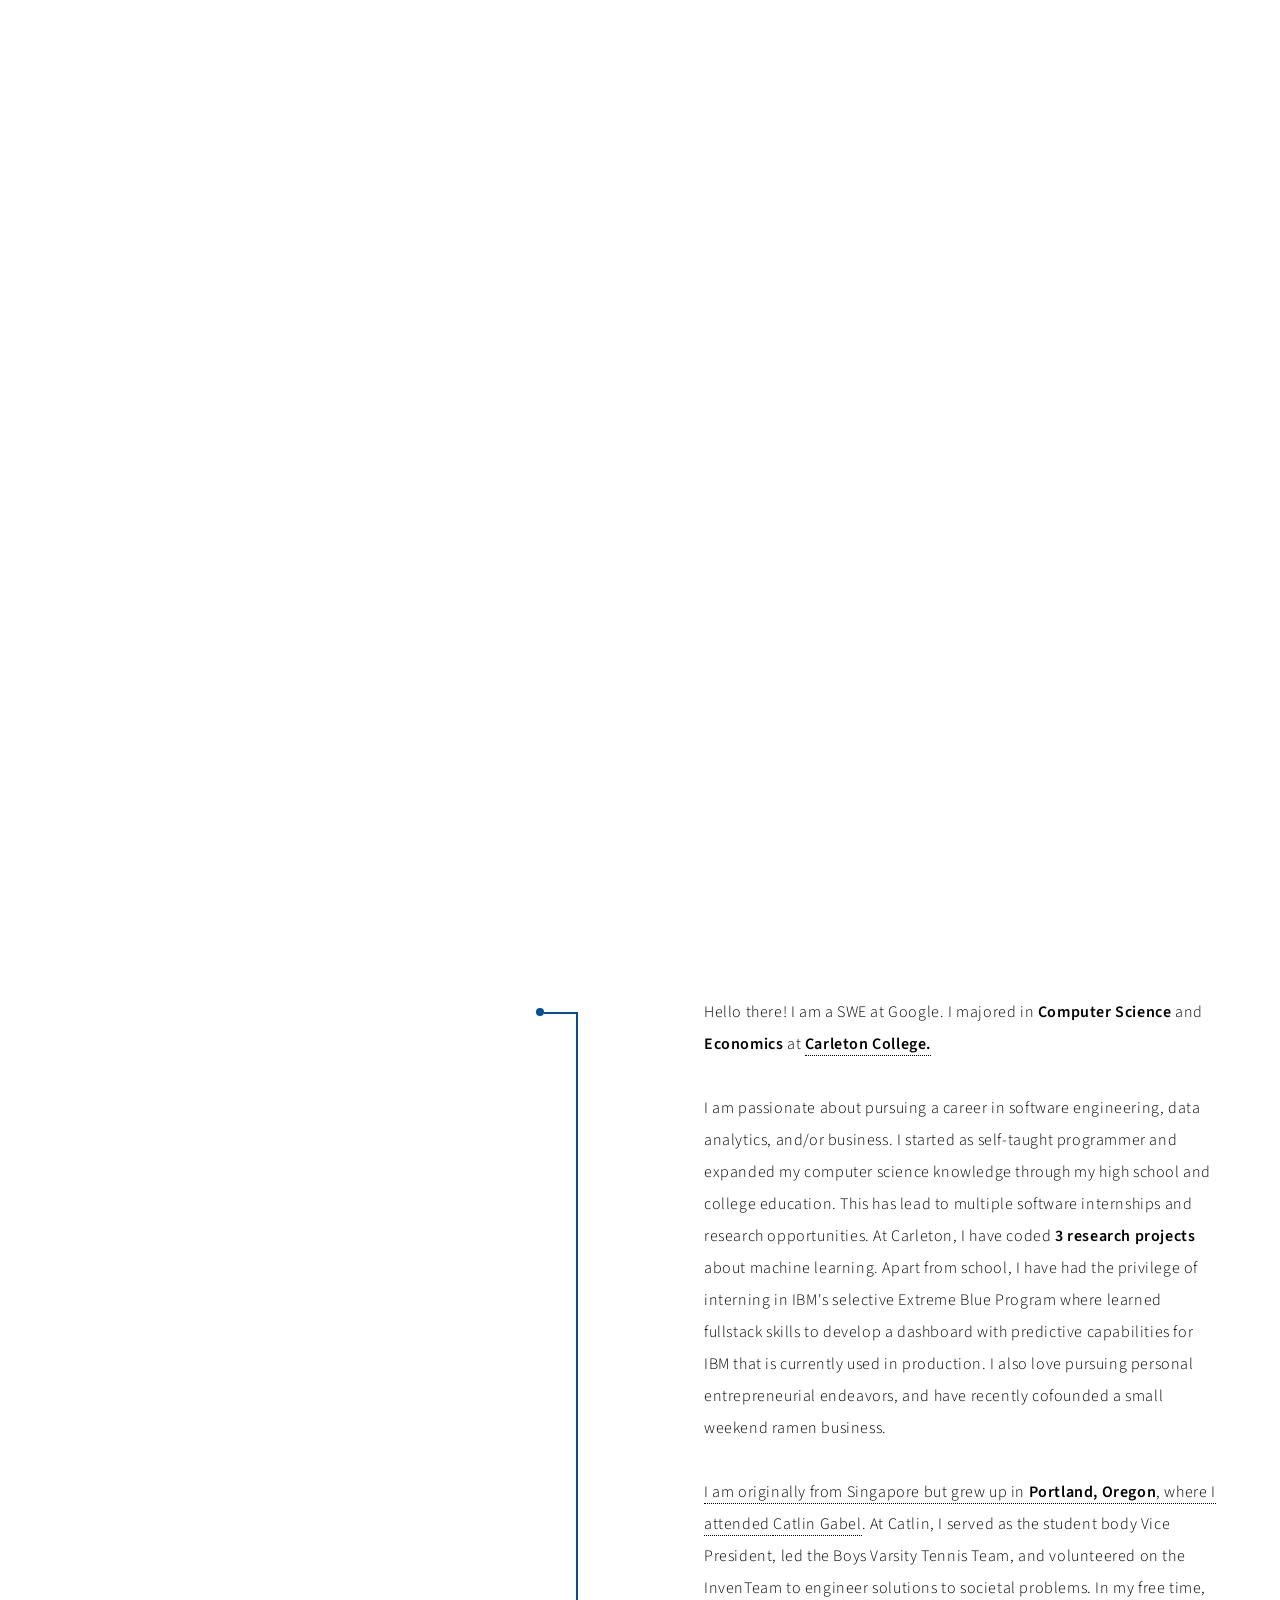
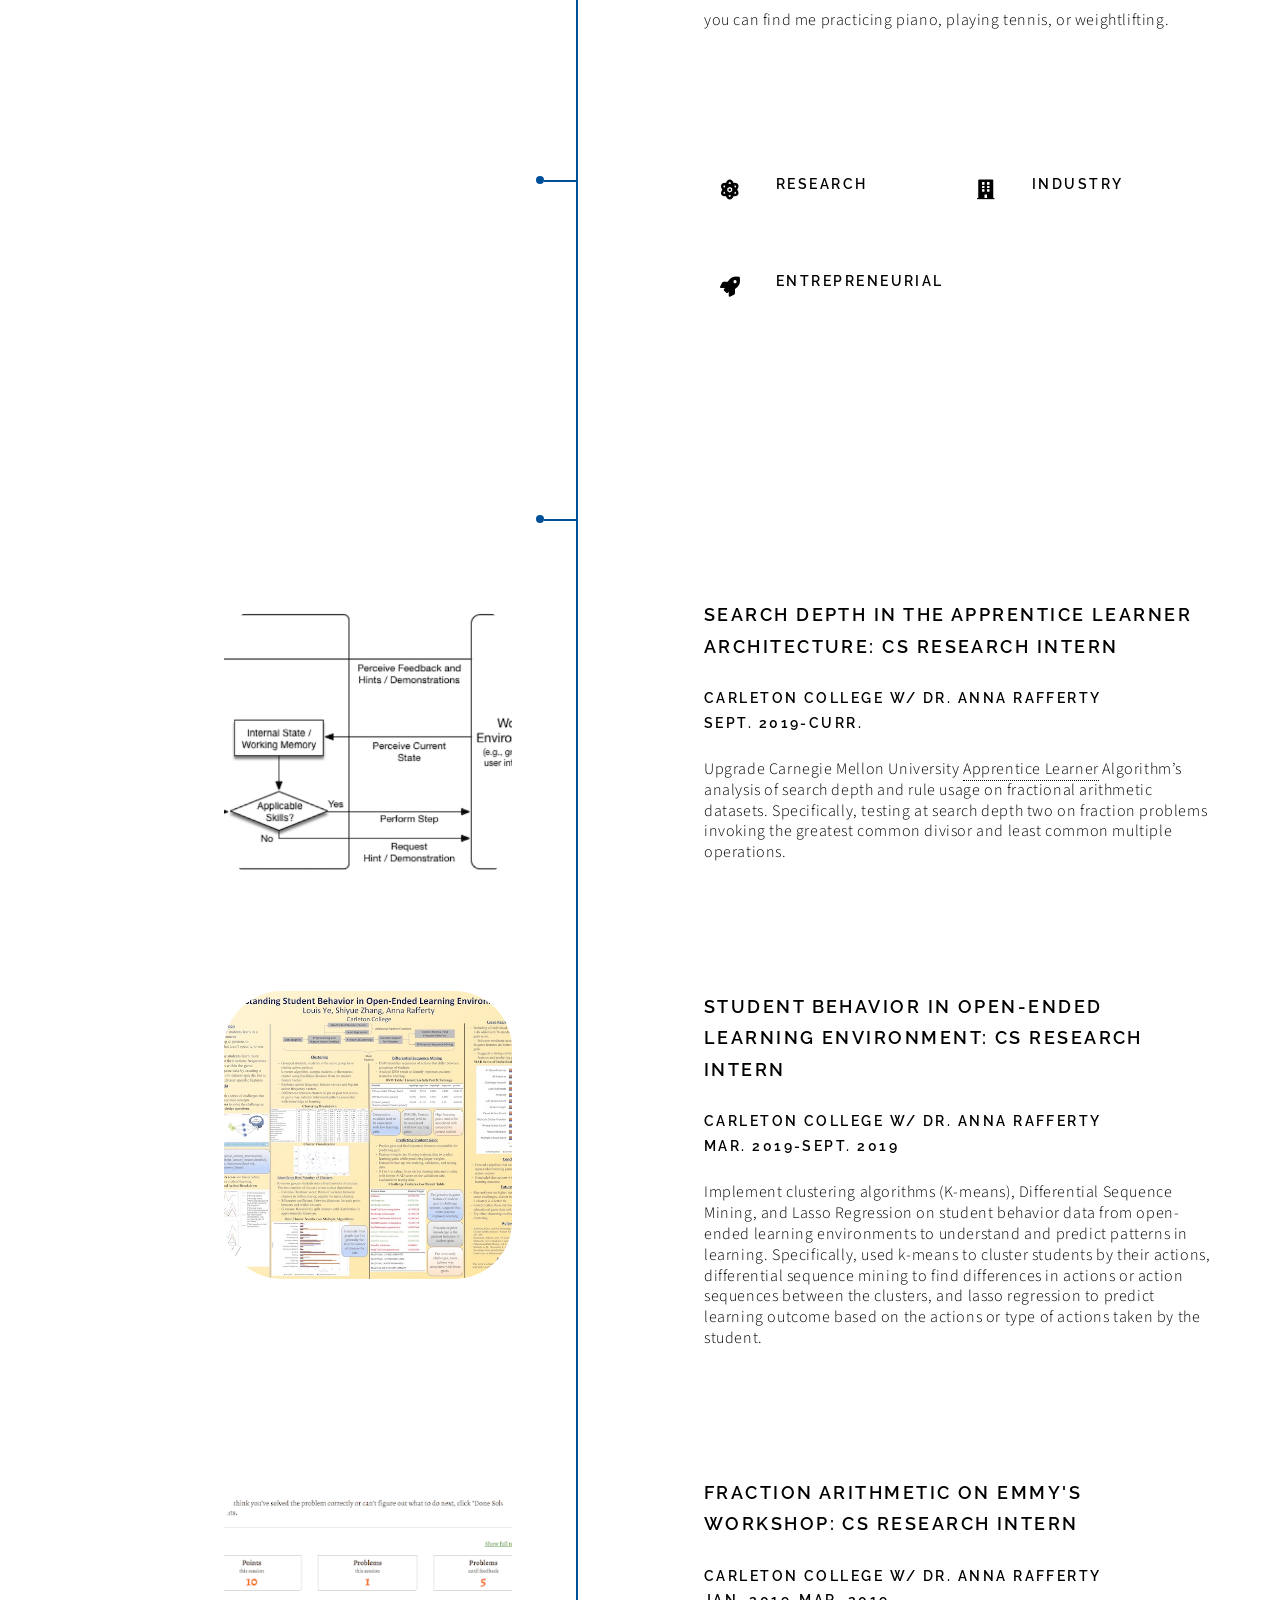
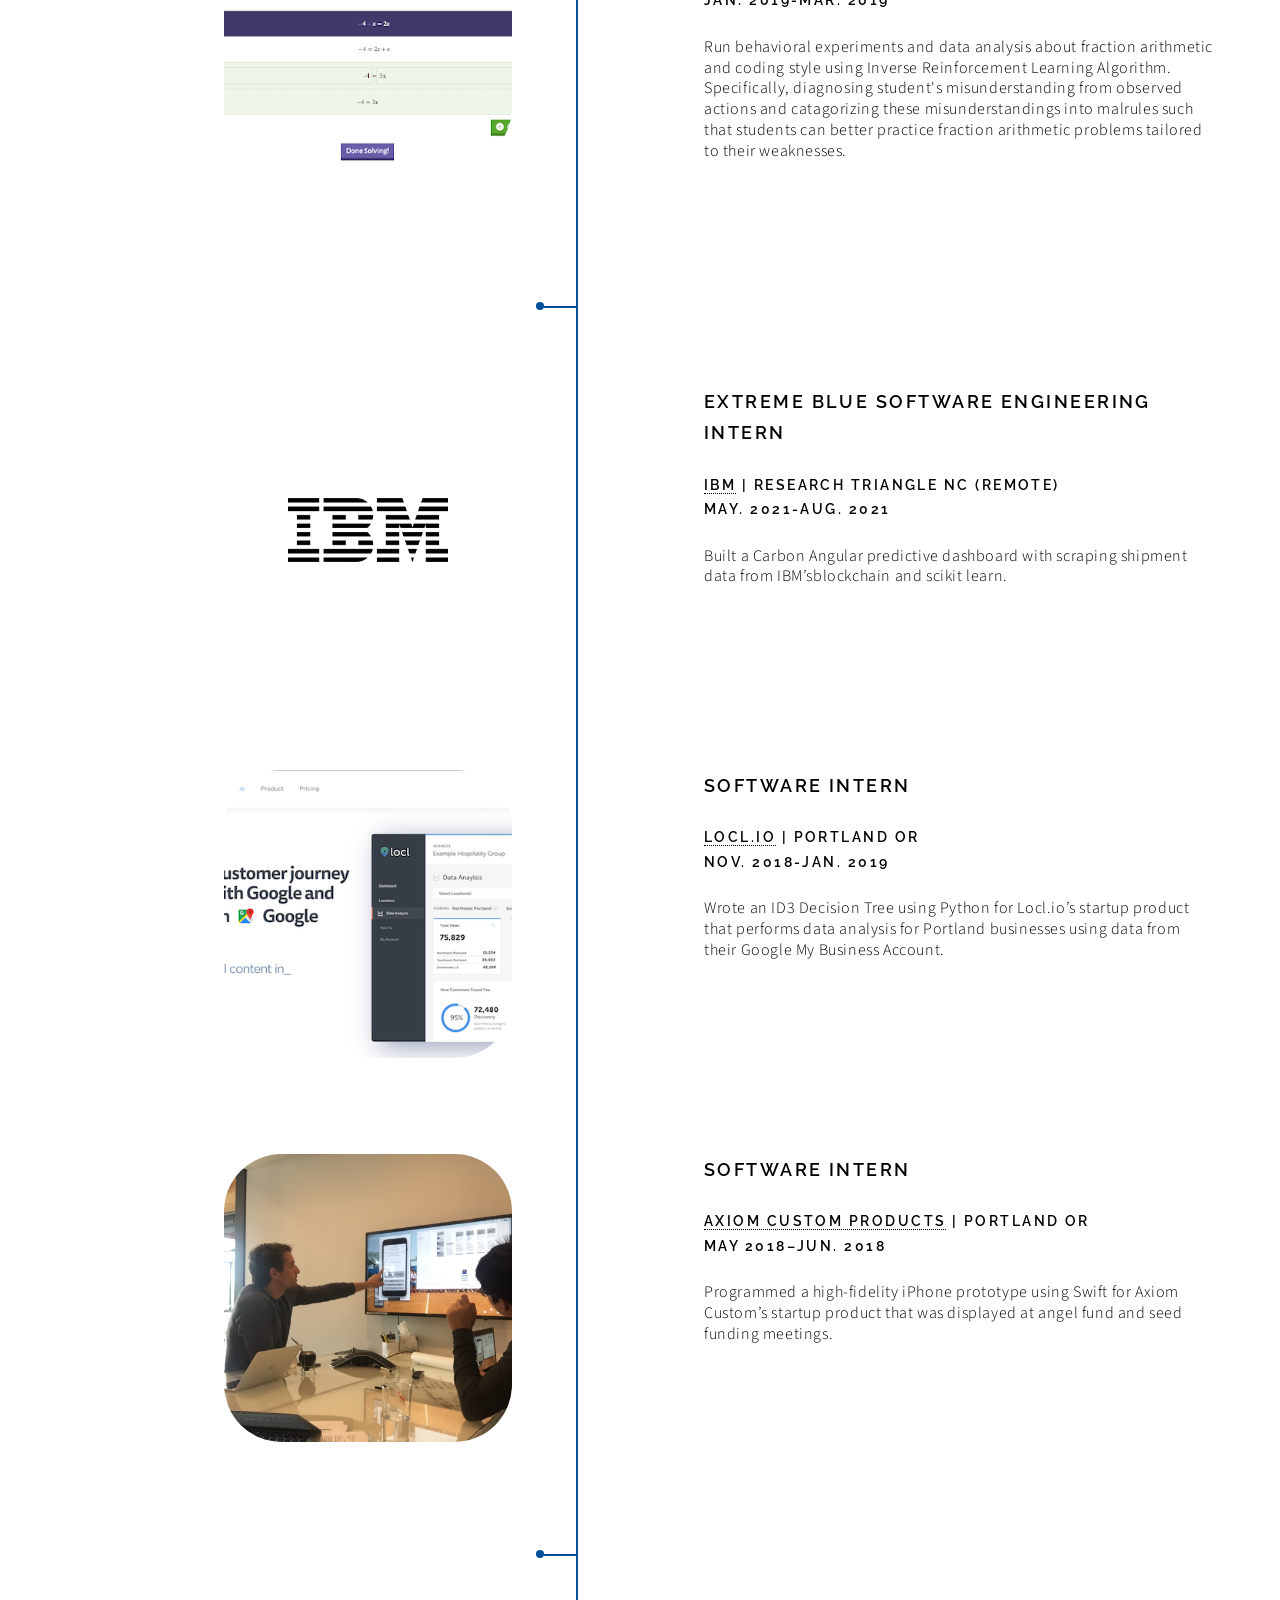
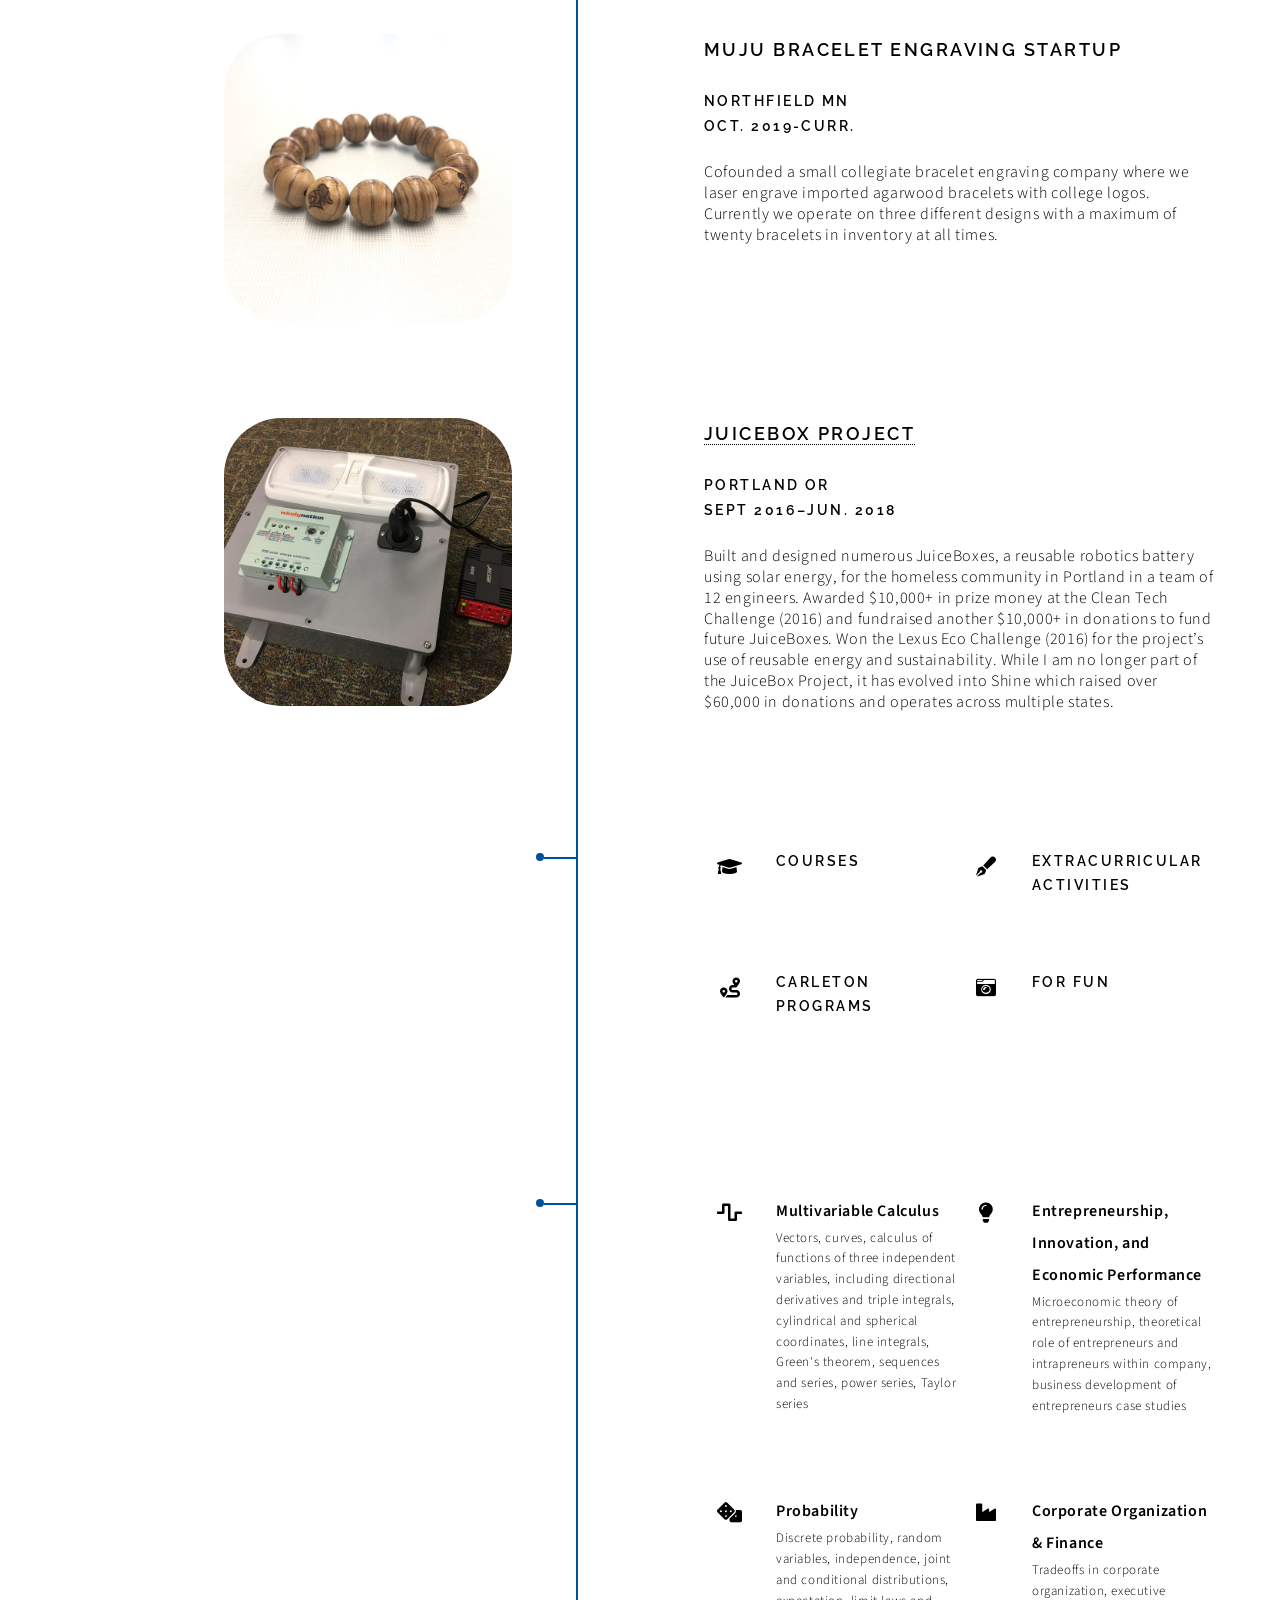
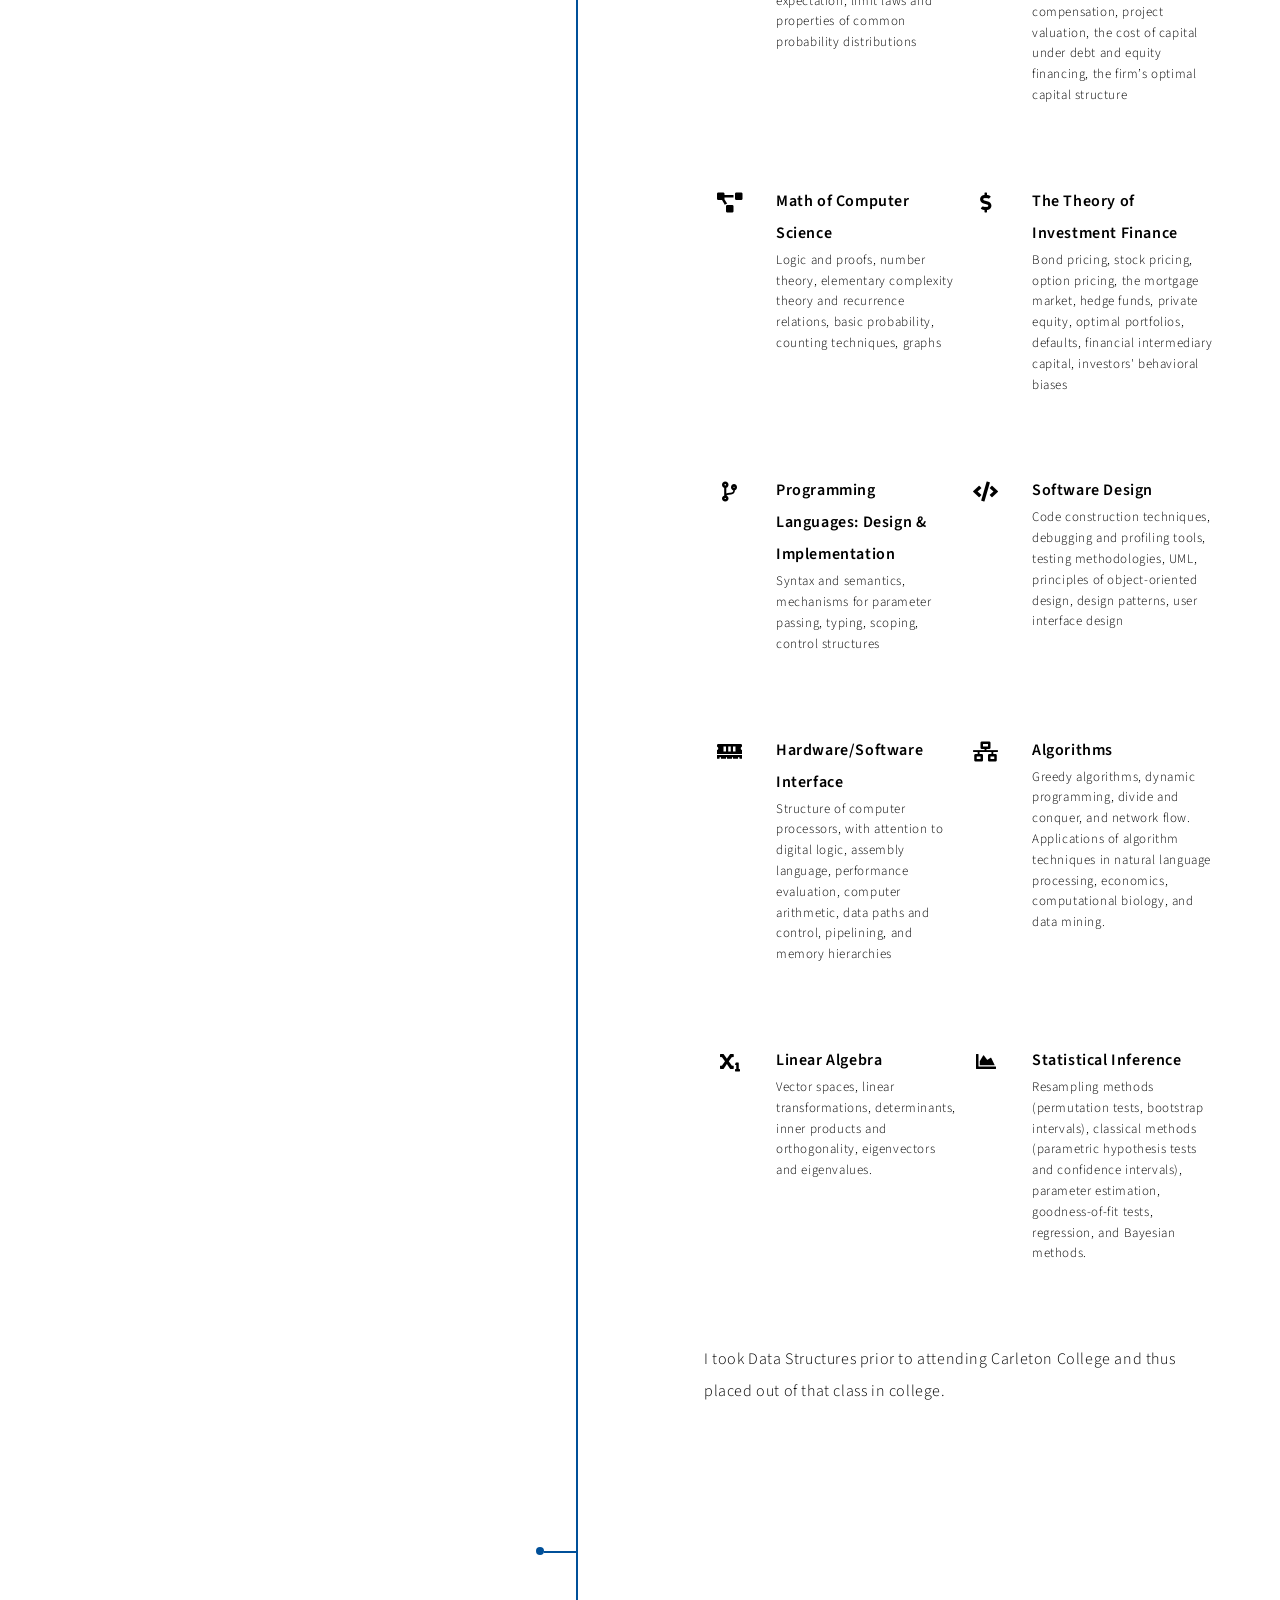
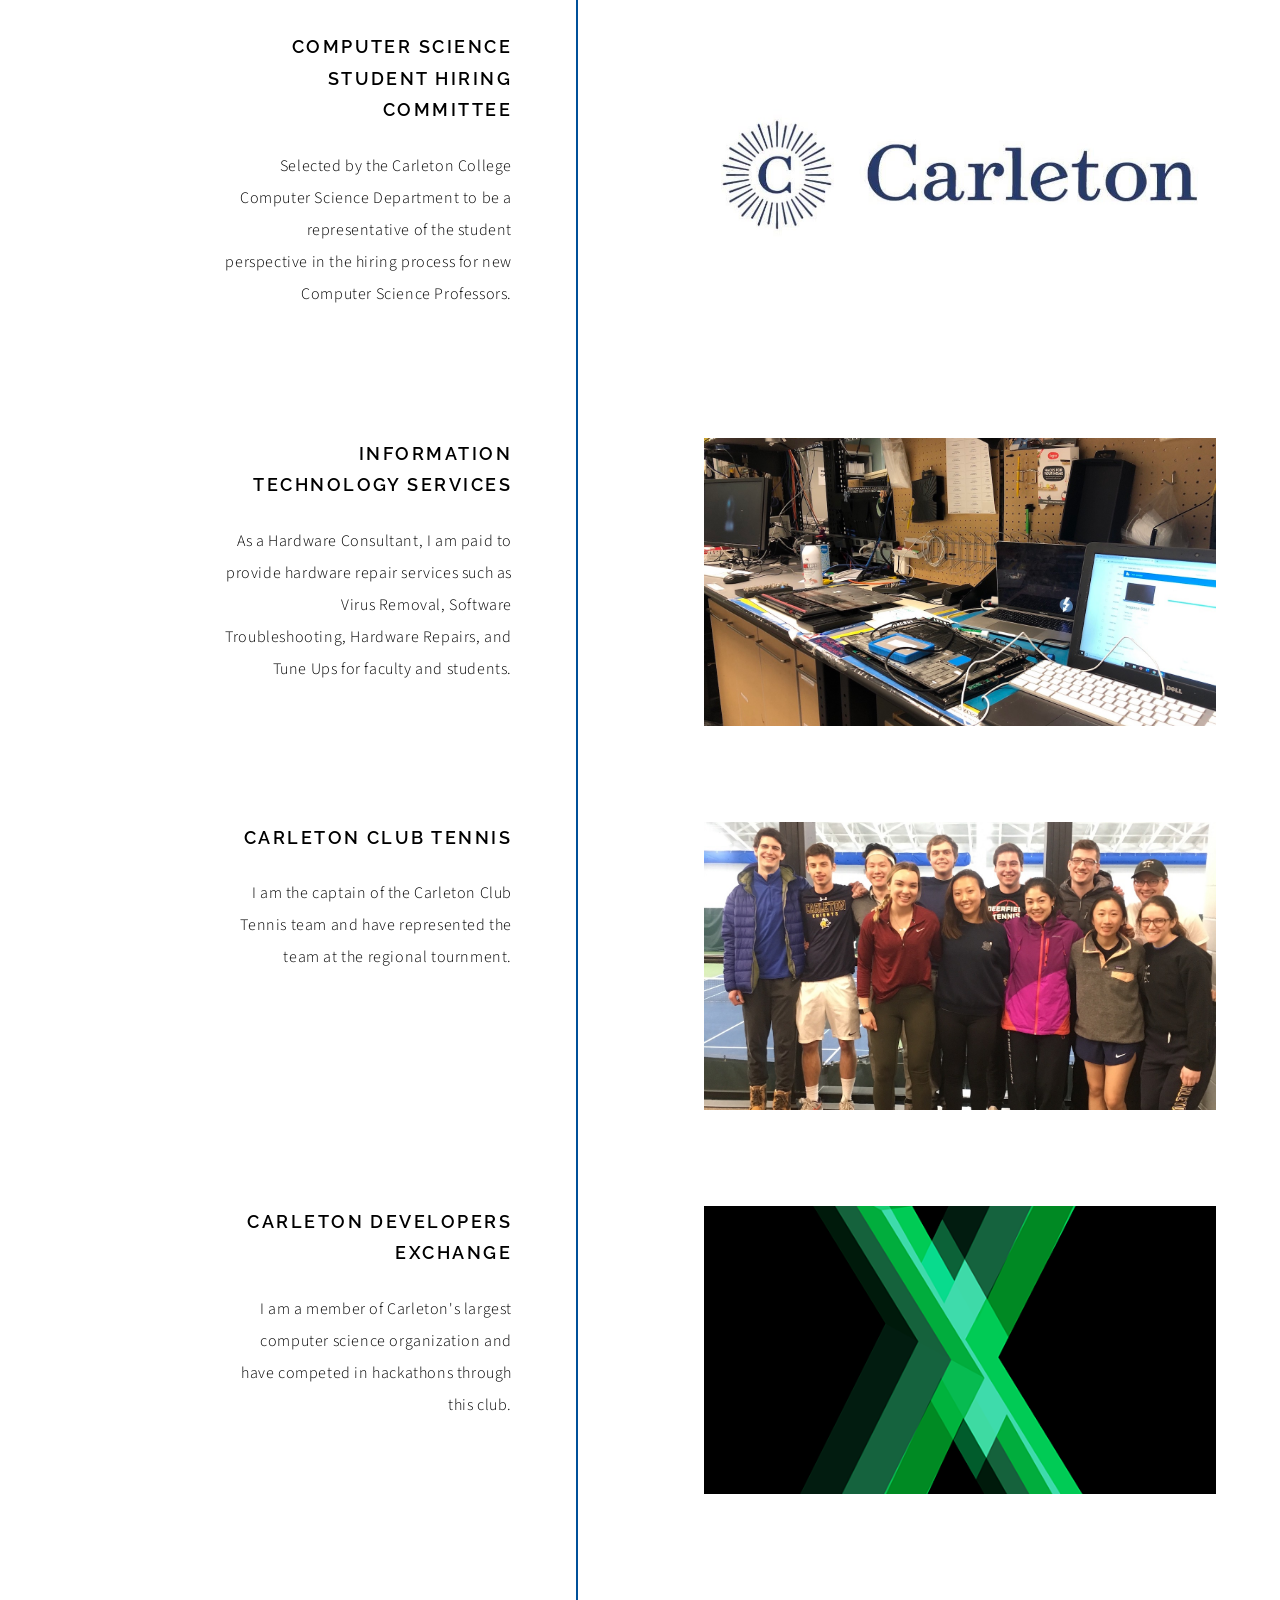
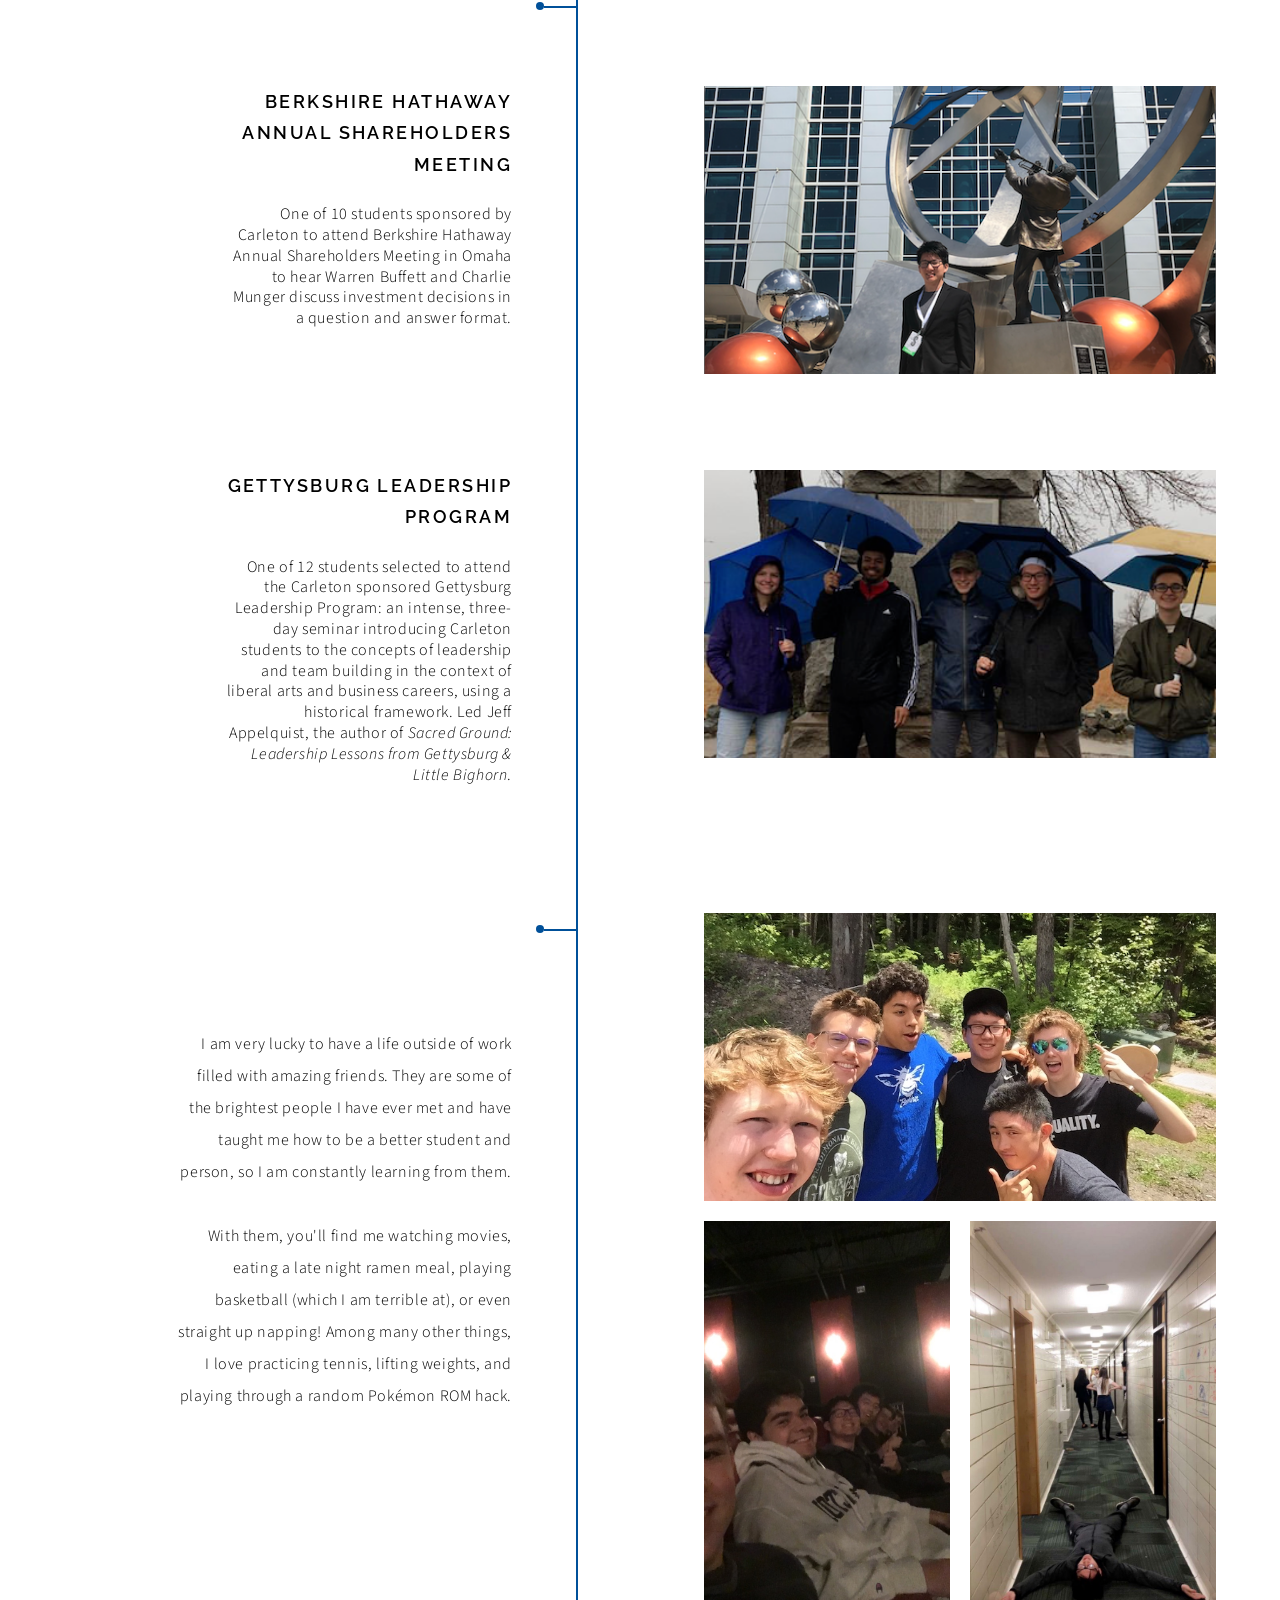
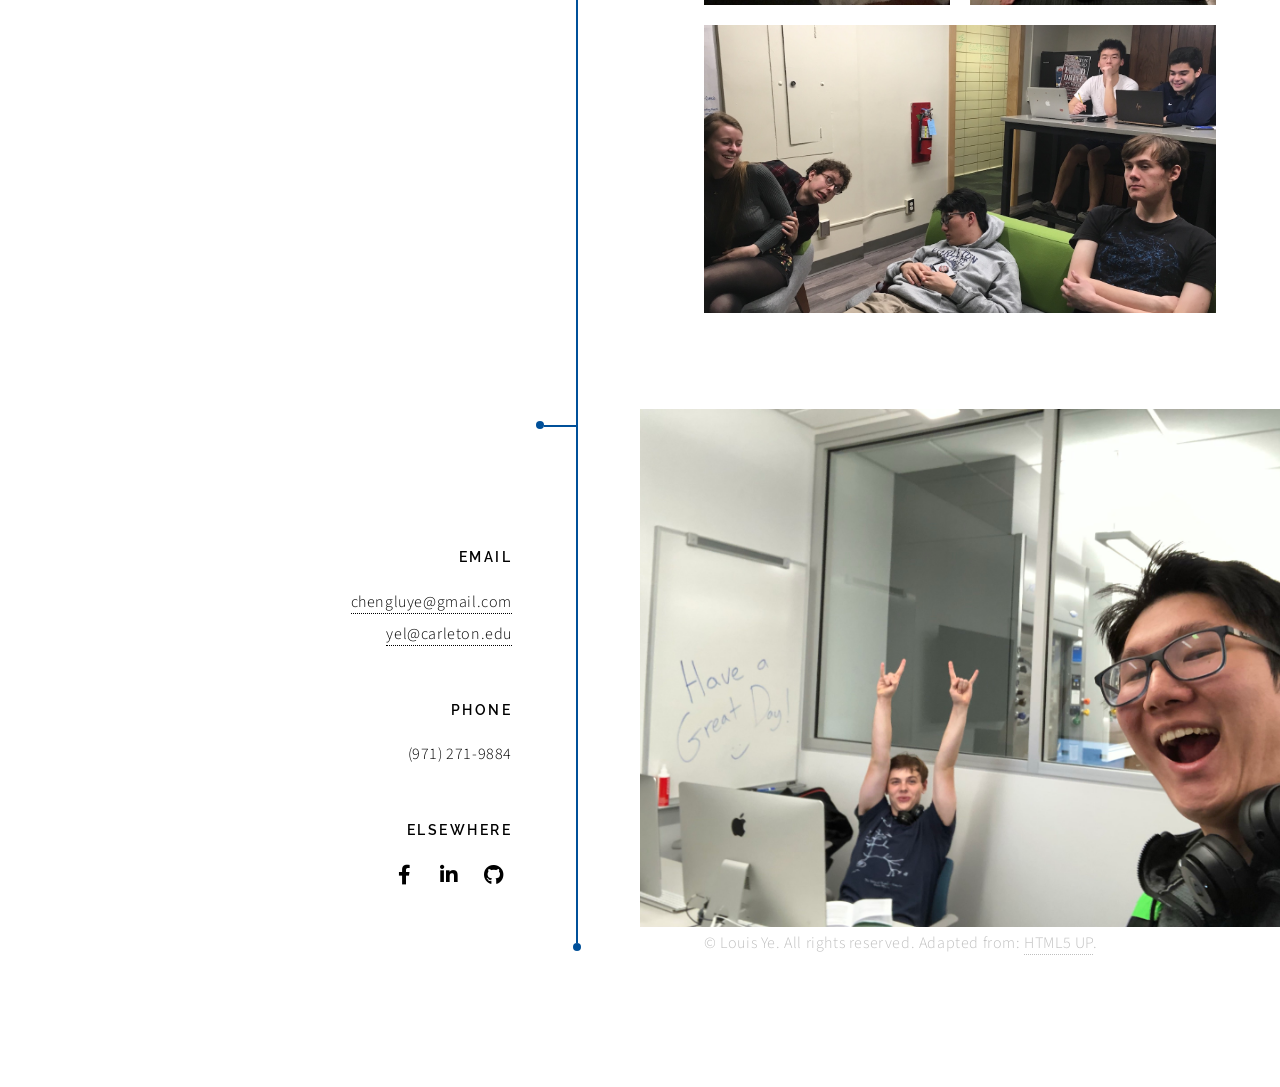
==== commit cb91d6a5: "Missing bold" ====
--- a/index.html
+++ b/index.html
@@ -53,7 +53,7 @@
 			<div class="content">
 				<p>Hello there! I am a SWE at Google. I </a></strong> majored in <strong>Computer Science</strong> and
 					<strong>Economics</strong> at <strong><a href="https://www.carleton.edu" rel="noopener noreferrer"
-							target="_blank">Carleton College.
+							target="_blank">Carleton College.</strong>
 				</p>
 				<p>I am passionate about pursuing a career in software engineering, data analytics, and/or business. I
 					started as self-taught programmer and expanded my computer science knowledge through my high school
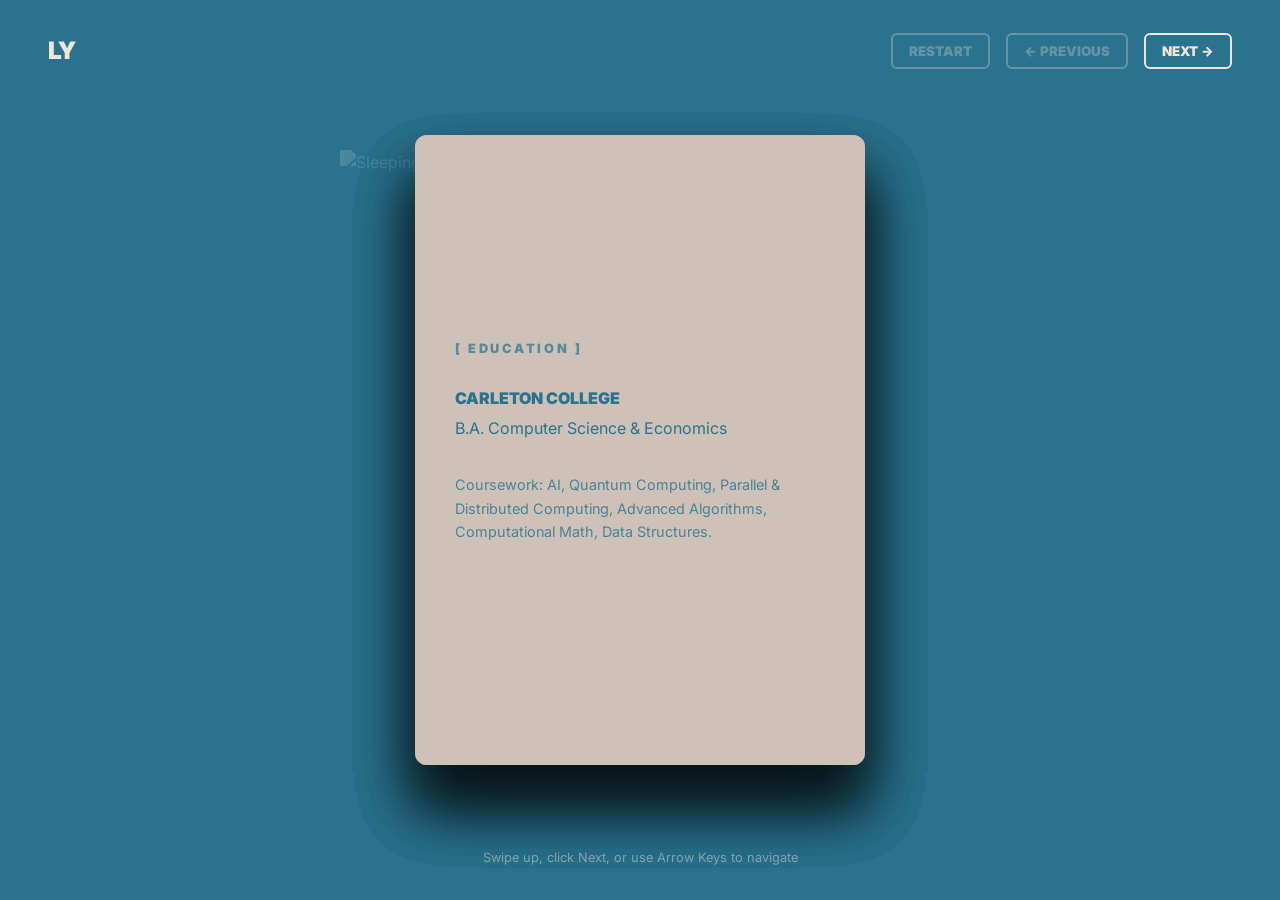
==== commit 702d844f: "Update portfolio layout to immersive 3D flip cards" ====
--- a/index.html
+++ b/index.html
@@ -1,633 +1,147 @@
-<!DOCTYPE HTML>
-<!--
-	Louis Ye Personal Website - Projects
-	Adapted from html5up.net | @ajlkn
--->
-<html>
-
-<head>
-	<link rel="icon" href="images/logo.png">
-	<title>Louis Ye</title>
-	<meta charset="utf-8" />
-	<meta name="viewport" content="width=device-width, initial-scale=1, user-scalable=no" />
-	<meta name="description" content="Louis Ye's Personal Site. Louis Ye's Extended Resume" />
-	<meta name="keywords" content="Louis, Ye, Resume, Personal" />
-	<link rel="stylesheet" href="assets/css/main.css" />
-</head>
-
-<body class="is-preload">
-
-	<!-- Wrapper -->
-	<div id="wrapper">
-
-		<!-- Intro -->
-		<section class="intro">
-			<header>
-				<h1>Louis Ye</h1>
-				<h2>
-					<font size="-1">SWE @ Google <br>Carleton College <br> Computer Science & Economics (Major)</font>
-				</h2>
-				<h4><a href="#aboutMe">About Me</a></h4>
-				<h4><a href="#projects">Projects</a></h4>
-				<h4><a href="#lifeAtCarleton">Life @ Carleton</a></h4>
-				<h4><a href="#contactMe">Contact Me</a></h4>
-				<ul class="actions">
-					<li><a href="#aboutMe" class="arrow scrolly"><span class="label">Next</span></a></li>
-				</ul>
-			</header>
-			<div class="content">
-				<span class="image fill" data-position="center"><img src="images/image03.png" alt="" /></span>
-			</div>
-		</section>
-
-		<!-- Section -->
-		<section id="aboutMe">
-			<header>
-				<h2>
-					<font size="+3">About Me</font>
-				</h2>
-				<ul class="actions">
-					<li><a href="#projects" class="arrow scrolly"><span class="label">Next</span></a></li>
-				</ul>
-			</header>
-			<div class="content">
-				<p>Hello there! I am a SWE at Google. I </a></strong> majored in <strong>Computer Science</strong> and
-					<strong>Economics</strong> at <strong><a href="https://www.carleton.edu" rel="noopener noreferrer"
-							target="_blank">Carleton College.</strong>
-				</p>
-				<p>I am passionate about pursuing a career in software engineering, data analytics, and/or business. I
-					started as self-taught programmer and expanded my computer science knowledge through my high school
-					and college education. This has lead to multiple software internships and research opportunities. At
-					Carleton, I have coded <strong>3 research projects</strong> about machine learning.
-					Apart from school, I have had the privilege of interning in IBM's selective Extreme Blue Program
-					where learned fullstack skills to develop a dashboard with predictive capabilities for IBM that is
-					currently used in production.
-					I also love pursuing personal entrepreneurial endeavors, and have recently cofounded a small weekend
-					ramen business.</p>
-				<p>I am originally from Singapore but grew up in <strong>Portland, Oregon</strong>, where I attended <a
-						href="https://www.catlin.edu/" rel="noopener noreferrer" target="_blank">Catlin Gabel</a>. At
-					Catlin, I served as the student body Vice President, led the Boys Varsity Tennis Team, and
-					volunteered on the InvenTeam to engineer solutions to societal problems. In my free time, you can
-					find me practicing piano, playing tennis, or weightlifting.</p>
-			</div>
-		</section>
-
-		<section id="projects">
-			<header>
-				<h2>
-					<font size="+3">Projects</font>
-				</h2>
-				<ul class="actions">
-					<li><a href="#lifeAtCarleton" class="arrow scrolly"><span class="label">Next</span></a></li>
-				</ul>
-			</header>
-			<div class="content">
-				<ul class="feature-icons">
-					<li class="icon solid fa-atom"><a href=#research>
-							<h4>Research</h4>
-						</a></li>
-					<li class="icon solid fa-building"><a href=#industry>
-							<h4>Industry</h4>
-						</a></li>
-					<li class="icon solid fa-rocket"><a href=#entrepreneurial>
-							<h4>Entrepreneurial</h4>
-						</a></li>
-				</ul>
-			</div>
-		</section>
-
-		<!-- Section -->
-		<section id="research">
-			<header>
-				<h2>Research</h2>
-			</header>
-			<div class="content">
-
-				<!-- Section -->
-				<section>
-					<header>
-						<div class="gallery">
-							<a href="images/gallery/fulls/alDiagram.png" class="landscape"><img
-									src="images/gallery/thumbs/alDiagram.png" id="projectImage" alt="" /></a>
-							<!-- Diagram taken from http://www.educationaldatamining.org/EDM2016/proceedings/paper_118.pdf -->
-						</div>
-					</header>
-					<div class="content">
-						<h3>
-							<font size="+1">Search Depth in The Apprentice Learner Architecture: CS Research Intern
-							</font>
-						</h3>
-						<h3>Carleton College w/ Dr. Anna Rafferty<br>Sept. 2019-Curr.</h3>
-						<p style="line-height:1.3">Upgrade Carnegie Mellon University <a
-								href="https://github.com/apprenticelearner/AL_Core" rel="noopener noreferrer"
-								target="_blank">Apprentice Learner</a> Algorithm’s analysis of search depth and rule
-							usage on fractional arithmetic datasets. Specifically, testing at search depth two on
-							fraction problems invoking the greatest common divisor and least common multiple operations.
-							</font>
-						</p>
-					</div>
-				</section>
-
-				<!-- Section -->
-				<section>
-					<header>
-						<div class="gallery">
-							<a href="images/gallery/fulls/mlResearch.jpg" class="landscape"><img
-									src="images/gallery/thumbs/mlResearch.jpg" id="projectImage" alt="" /></a>
-						</div>
-					</header>
-					<div class="content">
-						<h3>
-							<font size="+1">Student Behavior in Open-Ended Learning Environment: CS Research Intern
-							</font>
-						</h3>
-						<h3>Carleton College w/ Dr. Anna Rafferty<br>Mar. 2019-Sept. 2019</h3>
-						<p style="line-height:1.3">Implement clustering algorithms (K-means), Differential Sequence
-							Mining, and Lasso Regression on student behavior data from open-ended learning environments
-							to understand and predict patterns in learning. Specifically, used k-means to cluster
-							students by their actions, differential sequence mining to find differences in actions or
-							action sequences between the clusters, and lasso regression to predict learning outcome
-							based on the actions or type of actions taken by the student.</p>
-					</div>
-				</section>
-
-				<!-- Section -->
-				<section>
-					<header>
-						<div class="gallery">
-							<a href="images/gallery/fulls/emmy.png" class="landscape"><img
-									src="images/gallery/thumbs/emmy.png" id="projectImage" alt="" /></a>
-							<!-- Image taken from https://www.emmysworkshop.com -->
-						</div>
-					</header>
-					<div class="content">
-						<h3>
-							<font size="+1">Fraction Arithmetic on Emmy's Workshop: CS Research Intern</font>
-						</h3>
-						<h3>Carleton College w/ Dr. Anna Rafferty<br>Jan. 2019-Mar. 2019</h3>
-						<p style="line-height:1.3">Run behavioral experiments and data analysis about fraction
-							arithmetic and coding style using Inverse Reinforcement Learning Algorithm. Specifically,
-							diagnosing student's misunderstanding from observed actions and catagorizing these
-							misunderstandings into malrules such that students can better practice fraction arithmetic
-							problems tailored to their weaknesses.</p>
-					</div>
-				</section>
-			</div>
-		</section>
-
-		<section id="industry">
-			<header>
-				<h2>Industry</h2>
-			</header>
-			<div class="content">
-
-				<!-- Section -->
-				<section>
-					<header>
-						<div class="gallery">
-							<a href="images/gallery/fulls/ibm.jpg" class="landscape"><img
-									src="images/gallery/thumbs/ibm.jpg" id="projectImage" alt="" /></a>
-						</div>
-					</header>
-					<div class="content">
-						<h3>
-							<font size="+1">Extreme Blue Software Engineering Intern</font>
-						</h3>
-						<h3><a href="https://www.ibm.com/employment/extremeblue/index.html" rel="noopener noreferrer"
-								target="_blank">IBM</a> | Research Triangle NC (Remote) <br>May. 2021-Aug. 2021</h3>
-						<p style="line-height:1.3">Built a Carbon Angular predictive dashboard with scraping shipment
-							data from IBM’sblockchain and scikit learn.</font>
-						</p>
-					</div>
-				</section>
-
-				<!-- Section -->
-				<section>
-					<header>
-						<div class="gallery">
-							<a href="images/gallery/fulls/locl.png" class="landscape"><img
-									src="images/gallery/thumbs/locl.png" id="projectImage" alt="" /></a>
-							<!-- Image taken from https://www.locl.io/ -->
-						</div>
-					</header>
-					<div class="content">
-						<h3>
-							<font size="+1">Software Intern</font>
-						</h3>
-						<h3><a href="https://www.locl.io/" rel="noopener noreferrer" target="_blank">Locl.io</a> |
-							Portland OR<br>Nov. 2018-Jan. 2019</h3>
-						<p style="line-height:1.3">Wrote an ID3 Decision Tree using Python for Locl.io’s startup product
-							that performs data analysis for Portland businesses using data from their Google My Business
-							Account.</font>
-						</p>
-					</div>
-				</section>
-
-				<!-- Section -->
-				<section>
-					<header>
-						<div class="gallery">
-							<a href="images/gallery/fulls/axiom.jpg" class="landscape"><img
-									src="images/gallery/thumbs/axiom.jpg" id="projectImage" alt="" /></a>
-						</div>
-					</header>
-					<div class="content">
-						<h3>
-							<font size="+1">Software Intern</font>
-						</h3>
-						<h3><a href="https://axiomcustom.com/" rel="noopener noreferrer" target="_blank">Axiom Custom
-								Products</a> | Portland OR <br>May 2018–Jun. 2018</h3>
-						<p style="line-height:1.3">Programmed a high-fidelity iPhone prototype using Swift for Axiom
-							Custom’s startup product that was displayed at angel fund and seed funding meetings.</p>
-					</div>
-				</section>
-			</div>
-		</section>
-
-		<section id="entrepreneurial">
-			<header>
-				<h2>Startups</h2>
-			</header>
-			<div class="content">
-
-				<!-- Section -->
-				<section>
-					<header>
-						<div class="gallery">
-							<a href="images/gallery/fulls/muju.jpg" class="landscape"><img
-									src="images/gallery/thumbs/muju.jpg" id="projectImage" alt="" /></a>
-						</div>
-					</header>
-					<div class="content">
-						<h3>
-							<font size="+1">Muju Bracelet Engraving Startup</font>
-						</h3>
-						<h3>Northfield MN<br>Oct. 2019-Curr.</h3>
-						<p style="line-height:1.3">Cofounded a small collegiate bracelet engraving company where we
-							laser engrave imported agarwood bracelets with college logos. Currently we operate on three
-							different designs with a maximum of twenty bracelets in inventory at all times.</font>
-						</p>
-					</div>
-				</section>
-
-				<!-- Section -->
-				<section>
-					<header>
-						<div class="gallery">
-							<a href="images/gallery/fulls/juiceBox.jpg" class="landscape"><img
-									src="images/gallery/thumbs/juiceBox.jpg" id="projectImage" alt="" /></a>
-						</div>
-					</header>
-					<div class="content">
-						<h3>
-							<font size="+1"><a href="https://shinewithus.org" rel="noopener noreferrer"
-									target="_blank">JuiceBox Project</a></font>
-						</h3>
-						<h3>Portland OR <br>Sept 2016–Jun. 2018</h3>
-						<p style="line-height:1.3">Built and designed numerous JuiceBoxes, a reusable robotics battery
-							using solar energy, for the homeless community in Portland in a team of 12 engineers.
-							Awarded $10,000+ in prize money at the Clean Tech Challenge (2016) and fundraised another
-							$10,000+ in donations to fund future JuiceBoxes. Won the Lexus Eco Challenge (2016) for the
-							project’s use of reusable energy and sustainability. While I am no longer part of the
-							JuiceBox Project, it has evolved into Shine which raised over $60,000 in donations and
-							operates across multiple states.</p>
-					</div>
-				</section>
-			</div>
-		</section>
-
-
-		<!-- Section -->
-		<section id="lifeAtCarleton">
-			<header>
-				<h2>
-					<font size="+3">Life @ Carleton</font>
-				</h2>
-				<ul class="actions">
-					<li><a href="#contactMe" class="arrow scrolly"><span class="label">Next</span></a></li>
-				</ul>
-			</header>
-			<div class="content">
-				<ul class="feature-icons">
-					<li class="icon solid fa-graduation-cap"><a href=#courses>
-							<h4>Courses</h4>
-						</a></li>
-					<li class="icon solid fa-pen-fancy"><a href=#extraAct>
-							<h4>Extracurricular Activities</h4>
-						</a></li>
-					<li class="icon solid fa-route"><a href=#programs>
-							<h4>Carleton Programs</h4>
-						</a></li>
-					<li class="icon solid fa-camera-retro"><a href=#forFun>
-							<h4>For Fun</h4>
-						</a></li>
-				</ul>
-			</div>
-		</section>
-
-		<!-- Section -->
-		<section id="courses">
-			<header>
-				<h2>Relevent Courses</h2>
-			</header>
-			<div class="content">
-				<ul class="feature-icons">
-					<li class="icon solid fa-wave-square"><strong>Multivariable Calculus</strong>
-						<p style="line-height:1.3">
-							<font size="-1">Vectors, curves, calculus of functions of three independent variables,
-								including directional derivatives and triple integrals, cylindrical and spherical
-								coordinates, line integrals, Green's theorem, sequences and series, power series, Taylor
-								series</font>
-						</p>
-					</li>
-					<li class="icon solid fa-lightbulb"><strong>Entrepreneurship, Innovation, and Economic
-							Performance</strong>
-						<p style="line-height:1.3">
-							<font size="-1">Microeconomic theory of entrepreneurship, theoretical role of entrepreneurs
-								and intrapreneurs within company, business development of entrepreneurs case studies
-							</font>
-						</p>
-					</li>
-					<li class="icon solid fa-dice"><strong>Probability</strong>
-						<p style="line-height:1.3">
-							<font size="-1">Discrete probability, random variables, independence, joint and conditional
-								distributions, expectation, limit laws and properties of common probability
-								distributions</font>
-						</p>
-					</li>
-					<li class="icon solid fa-industry"><strong>Corporate Organization & Finance</strong>
-						<p style="line-height:1.3">
-							<font size="-1">Tradeoffs in corporate organization, executive compensation, project
-								valuation, the cost of capital under debt and equity financing, the firm’s optimal
-								capital structure</font>
-						</p>
-					</li>
-					<li class="icon solid fa-project-diagram"><strong>Math of Computer Science</strong>
-						<p style="line-height:1.3">
-							<font size="-1">Logic and proofs, number theory, elementary complexity theory and recurrence
-								relations, basic probability, counting techniques, graphs</font>
-						</p>
-					</li>
-					<li class="icon solid fa-dollar-sign"><strong>The Theory of Investment Finance</strong>
-						<p style="line-height:1.3">
-							<font size="-1">Bond pricing, stock pricing, option pricing, the mortgage market, hedge
-								funds, private equity, optimal portfolios, defaults, financial intermediary capital,
-								investors' behavioral biases</font>
-						</p>
-					</li>
-					<li class="icon solid fa-code-branch"><strong>Programming Languages: Design &
-							Implementation</strong>
-						<p style="line-height:1.3">
-							<font size="-1">Syntax and semantics, mechanisms for parameter passing, typing, scoping,
-								control structures</font>
-						</p>
-					</li>
-					<li class="icon solid fa-code"><strong>Software Design</strong>
-						<p style="line-height:1.3">
-							<font size="-1">Code construction techniques, debugging and profiling tools, testing
-								methodologies, UML, principles of object-oriented design, design patterns, user
-								interface design</font>
-						</p>
-					</li>
-					<li class="icon solid fa-memory"><strong>Hardware/Software Interface</strong>
-						<p style="line-height:1.3">
-							<font size="-1">Structure of computer processors, with attention to digital logic, assembly
-								language, performance evaluation, computer arithmetic, data paths and control,
-								pipelining, and memory hierarchies</font>
-						</p>
-					</li>
-					<li class="icon solid fa-network-wired"><strong>Algorithms</strong>
-						<p style="line-height:1.3">
-							<font size="-1">Greedy algorithms, dynamic programming, divide and conquer, and network
-								flow. Applications of algorithm techniques in natural language processing, economics,
-								computational biology, and data mining.</font>
-						</p>
-					</li>
-					<li class="icon solid fa-subscript"><strong>Linear Algebra</strong>
-						<p style="line-height:1.3">
-							<font size="-1">Vector spaces, linear transformations, determinants, inner products and
-								orthogonality, eigenvectors and eigenvalues.</font>
-						</p>
-					</li>
-					<li class="icon solid fa-chart-area"><strong>Statistical Inference</strong>
-						<p style="line-height:1.3">
-							<font size="-1">Resampling methods (permutation tests, bootstrap intervals), classical
-								methods (parametric hypothesis tests and confidence intervals), parameter estimation,
-								goodness-of-fit tests, regression, and Bayesian methods.</font>
-						</p>
-					</li>
-				</ul>
-				<p>I took Data Structures prior to attending Carleton College and thus placed out of that class in
-					college.</p>
-			</div>
-		</section>
-
-		<!-- Section -->
-		<section id="extraAct">
-			<header>
-				<h2>Extracurriculars</h2>
-			</header>
-			<div class="content">
-
-				<section>
-					<header>
-						<h3>
-							<font size="+1">Computer Science Student Hiring Committee</font>
-						</h3>
-						<p>Selected by the Carleton College Computer Science Department to be a representative of the
-							student perspective in the hiring process for new Computer Science Professors.</font>
-						</p>
-					</header>
-					<div class="content">
-						<div class="gallery">
-							<a href="images/gallery/fulls/carletonCollege.jpg" class="landscape"><img
-									src="images/gallery/thumbs/carletonCollege.jpg" alt="" /></a>
-						</div>
-					</div>
-				</section>
-
-				<section>
-					<header>
-						<h3>
-							<font size="+1">Information Technology Services</font>
-						</h3>
-						<p>As a Hardware Consultant, I am paid to provide hardware repair services such as Virus
-							Removal, Software Troubleshooting, Hardware Repairs, and Tune Ups for faculty and students.
-							</font>
-						</p>
-					</header>
-					<div class="content">
-						<div class="gallery">
-							<a href="images/gallery/fulls/its.jpg" class="landscape"><img
-									src="images/gallery/thumbs/its.jpg" alt="" /></a>
-						</div>
-					</div>
-				</section>
-
-				<section>
-					<header>
-						<h3>
-							<font size="+1">Carleton Club Tennis</font>
-						</h3>
-						<p>I am the captain of the Carleton Club Tennis team and have represented the team at the
-							regional tournment.</font>
-						</p>
-					</header>
-					<div class="content">
-						<div class="gallery">
-							<a href="images/gallery/fulls/tennis.jpg" class="landscape"><img
-									src="images/gallery/thumbs/tennis.jpg" alt="" /></a>
-						</div>
-					</div>
-				</section>
-
-				<section>
-					<header>
-						<h3>
-							<font size="+1">Carleton Developers Exchange</font>
-						</h3>
-						<p>I am a member of Carleton's largest computer science organization and have competed in
-							hackathons through this club.</font>
-						</p>
-					</header>
-					<div class="content">
-						<div class="gallery">
-							<a href="images/gallery/fulls/devX.png" class="landscape"><img
-									src="images/gallery/thumbs/devX.png" alt="" /></a>
-						</div>
-					</div>
-				</section>
-
-			</div>
-		</section>
-
-		<!-- Section -->
-		<section id="programs">
-			<header>
-				<h2>Carleton Programs</h2>
-			</header>
-			<div class="content">
-
-				<!-- Section -->
-				<section>
-					<header>
-						<h3>
-							<font size="+1">Berkshire Hathaway Annual Shareholders Meeting</font>
-						</h3>
-						<p style="line-height:1.3">One of 10 students sponsored by Carleton to attend Berkshire Hathaway
-							Annual Shareholders Meeting in Omaha to hear Warren Buffett and Charlie Munger discuss
-							investment decisions in a question and answer format.</font>
-						</p>
-					</header>
-					<div class="content">
-						<div class="gallery">
-							<a href="images/gallery/fulls/berkshire.png" class="landscape"><img
-									src="images/gallery/thumbs/berkshire.png" alt="" /></a>
-						</div>
-					</div>
-				</section>
-
-				<!-- Section -->
-				<section>
-					<header>
-						<h3>
-							<font size="+1">Gettysburg Leadership Program</font>
-						</h3>
-						<p style="line-height:1.3">One of 12 students selected to attend the Carleton sponsored
-							Gettysburg Leadership Program: an intense, three-day seminar introducing Carleton students
-							to the concepts of leadership and team building in the context of liberal arts and business
-							careers, using a historical framework. Led Jeff Appelquist, the author of <i>Sacred Ground:
-								Leadership Lessons from Gettysburg & Little Bighorn</i>.</font>
-						</p>
-					</header>
-					<div class="content">
-						<div class="gallery">
-							<a href="images/gallery/fulls/gettysburg.png" class="landscape"><img
-									src="images/gallery/thumbs/gettysburg.png" alt="" /></a>
-						</div>
-					</div>
-				</section>
-			</div>
-		</section>
-
-		<section id="forFun">
-			<header>
-				<h2>For Fun</h2>
-				<p>I am very lucky to have a life outside of work filled with amazing friends. They are some of the
-					brightest people I have ever met and have taught me how to be a better student and person, so I am
-					constantly learning from them.</p>
-				<p>With them, you'll find me watching movies, eating a late night ramen meal, playing basketball (which
-					I am terrible at), or even straight up napping! Among many other things, I love practicing tennis,
-					lifting weights, and playing through a random Pokémon ROM hack.</p>
-			</header>
-			<div class="content">
-				<div class="gallery">
-					<a href="images/gallery/fulls/summer.jpg" class="landscape"><img
-							src="images/gallery/thumbs/summer.jpg" alt="" /></a>
-					<a href="images/gallery/fulls/endgames.jpg" class="portrait"><img
-							src="images/gallery/thumbs/endgames.jpg" alt="" /></a>
-					<a href="images/gallery/fulls/finals.jpg" class="portrait"><img
-							src="images/gallery/thumbs/finals.jpg" alt="" /></a>
-					<a href="images/gallery/fulls/sleeping.jpg" class="landscape"><img
-							src="images/gallery/thumbs/sleeping.jpg" alt="" /></a>
-				</div>
-			</div>
-		</section>
-
-
-		<!-- Section -->
-		<section id="contactMe">
-			<header>
-				<h2>
-					<font size="+3">Contact Me</font>
-				</h2>
-			</header>
-			<div class="content">
-				<span class="image fill" data-position="center"><img src="images/greatDay.jpg" alt="" /></span>
-			</div>
-			<footer>
-				<ul class="items">
-					<li>
-						<h3>Email</h3>
-						<a href="mailto:chengluye@gmail.com" rel="noopener noreferrer"
-							target="_blank">chengluye@gmail.com</a> <br>
-						<a href="mailto:yel@carleton.edu" rel="noopener noreferrer" target="_blank">yel@carleton.edu</a>
-					</li>
-					<li>
-						<h3>Phone</h3>
-						<p>(971) 271-9884</p>
-					</li>
-					<li>
-						<h3>Elsewhere</h3>
-						<ul class="icons">
-							<li><a href="https://www.facebook.com/chengluye.louisye" rel="noopener noreferrer"
-									target="_blank" class="icon brands fa-facebook-f"><span
-										class="label">Facebook</span></a></li>
-							<li><a href="https://www.linkedin.com/in/louis-ye/" rel="noopener noreferrer"
-									target="_blank" class="icon brands fa-linkedin-in"><span
-										class="label">LinkedIn</span></a></li>
-							<li><a href="https://github.com/yelouis" rel="noopener noreferrer" target="_blank"
-									class="icon brands fa-github"><span class="label">GitHub</span></a></li>
-						</ul>
-					</li>
-				</ul>
-			</footer>
-		</section>
-
-		<!-- Copyright -->
-		<div class="copyright">&copy; Louis Ye. All rights reserved. Adapted from: <a href="https://html5up.net"
-				rel="noopener noreferrer" target="_blank">HTML5 UP</a>.</div>
-
-	</div>
-
-	<!-- Scripts -->
-	<script src="assets/js/jquery.min.js"></script>
-	<script src="assets/js/jquery.scrolly.min.js"></script>
-	<script src="assets/js/browser.min.js"></script>
-	<script src="assets/js/breakpoints.min.js"></script>
-	<script src="assets/js/util.js"></script>
-	<script src="assets/js/main.js"></script>
-
-</body>
-
+<!DOCTYPE html>
+<html lang="en">
+
+<head>
+    <meta charset="UTF-8">
+    <meta name="viewport" content="width=device-width, initial-scale=1.0">
+    <title>Louis Ye | Software Engineer</title>
+    <meta name="description"
+        content="Portfolio of Louis Ye, a Software Engineer at Google specializing in scalable backend systems and intelligent infrastructure.">
+    <!-- Google Fonts -->
+    <link rel="preconnect" href="https://fonts.googleapis.com">
+    <link rel="preconnect" href="https://fonts.gstatic.com" crossorigin>
+    <link href="https://fonts.googleapis.com/css2?family=Inter:wght@400;500;700;900&display=swap" rel="stylesheet">
+    <!-- Main CSS -->
+    <link rel="stylesheet" href="assets/css/main.css">
+</head>
+
+<body>
+    <!-- Snorlax Fixed Background Animation -->
+    <div class="snorlax-container">
+        <img src="https://raw.githubusercontent.com/PokeAPI/sprites/master/sprites/pokemon/other/dream-world/143.svg"
+            alt="Sleeping Snorlax Pattern" class="snorlax">
+        <div class="snorlax-z z-1">Z</div>
+        <div class="snorlax-z z-2">Z</div>
+        <div class="snorlax-z z-3">z</div>
+    </div>
+
+    <nav class="nav-bar">
+        <span class="nav-brand">LY</span>
+        <div class="nav-controls">
+            <button id="resetBtn" class="control-btn" disabled>RESTART</button>
+            <button id="prevBtn" class="control-btn" disabled>&larr; PREVIOUS</button>
+            <button id="nextBtn" class="control-btn">NEXT &rarr;</button>
+        </div>
+    </nav>
+    <div class="keyboard-hint">Swipe up, click Next, or use Arrow Keys to navigate</div>
+
+    <main class="deck-container">
+        <div class="deck">
+
+            <!-- Card 1: HERO -->
+            <div class="card" data-index="0">
+                <div class="card-content header-block">
+                    <img src="images/portrait.jpg" alt="Louis Ye" class="hero-portrait">
+                    <h1 class="hero-title mt-2">LOUIS YE</h1>
+                    <h2 class="hero-subtitle">SOFTWARE ENGINEER</h2>
+                    <p class="hero-tagline">Interested in Robotics Data</p>
+                    <div class="scroll-prompt mt-4">[ SWIPE / CLICK NEXT ]</div>
+                </div>
+            </div>
+
+            <!-- Card 2: ABOUT -->
+            <div class="card" data-index="1">
+                <div class="card-content about-card">
+                    <h3 class="block-title">[ ABOUT ME ]</h3>
+                    <p>I work in the AI Data organization at Google, where I focus on the large-scale data
+                        infrastructure powering advanced machine learning. On the side, I’m building specialized
+                        pipelines to filter complex first-person video data for robotics use cases, while also
+                        developing a social deduction game that explores the mechanics of game theory and information
+                        asymmetry. My interests lie at the intersection of high-scale data engineering and physical AI,
+                        balanced by a personal life spent indoor rock climbing, playing local co-op games, and reading
+                        manhwa.</p>
+                    <div class="contact-links mt-4">
+                        <a href="mailto:chengluye@gmail.com" class="btn">EMAIL</a>
+                        <a href="https://linkedin.com/in/louis-ye/" class="btn" target="_blank"
+                            rel="noreferrer">LINKEDIN</a>
+                        <a href="https://github.com/yelouis" class="btn" target="_blank" rel="noreferrer">GITHUB</a>
+                    </div>
+                </div>
+            </div>
+
+            <!-- Card 3: EXP (GOOGLE) -->
+            <div class="card" data-index="2">
+                <div class="card-content exp-card primary-block scrollable">
+                    <h3 class="block-title">[ RECENT EXPERIENCE ]</h3>
+                    <div class="timeline-block">
+                        <div class="timeline-header">
+                            <h4>GOOGLE</h4>
+                            <span class="timeline-date">2022 &mdash; Present</span>
+                        </div>
+                        <h5 class="role">Software Engineer, AI Data | Mountain View, CA</h5>
+                        <ul class="duties">
+                            <li><strong>AutoCrowd:</strong> Spearheaded automated hillclimbing and dataset curation from
+                                human-in-the-loop fewshot data. Integrated autorating within AIDO workflow to reduce
+                                human rating volume.</li>
+                            <li><strong>Support Intelligence:</strong> Built robust infrastructure pipelines combining a
+                                snippet ranking model into the team's RAG framework. Evaluated Gemini models for
+                                factuality and ran A/B experiments.</li>
+                        </ul>
+                    </div>
+                </div>
+            </div>
+
+            <!-- Card 4: EXP (PAST) -->
+            <div class="card" data-index="3">
+                <div class="card-content exp-card secondary-block scrollable">
+                    <h3 class="block-title">[ PAST EXPERIENCE ]</h3>
+                    <div class="timeline-block minor-block">
+                        <div class="minor-header">
+                            <h4>IBM</h4>
+                            <span class="timeline-date">2021</span>
+                        </div>
+                        <h5 class="role">Software Engineer Intern</h5>
+                        <p class="summary">Prototyped a supply chain dashboard currently in production. Developed
+                            predictive ML models for precise ETAs.</p>
+                    </div>
+                    <div class="timeline-block minor-block mt-2">
+                        <div class="minor-header">
+                            <h4>CARLETON COLLEGE</h4>
+                            <span class="timeline-date">2019&ndash;2022</span>
+                        </div>
+                        <h5 class="role">CS Researcher</h5>
+                        <p class="summary">Coded contextual Multi-Armed Bandit algorithms and applied ML techniques on
+                            behavioral education data.</p>
+                    </div>
+                    <div class="timeline-block minor-block mt-2">
+                        <div class="minor-header">
+                            <h4>LOCL.IO</h4>
+                            <span class="timeline-date">2018</span>
+                        </div>
+                        <h5 class="role">Software Developer Intern</h5>
+                        <p class="summary">Wrote an ID3 Decision Tree algorithm for consulting local businesses based on
+                            engagement data.</p>
+                    </div>
+                </div>
+            </div>
+
+            <!-- Card 5: EDUCATION -->
+            <div class="card" data-index="4">
+                <div class="card-content edu-card tertiary-block">
+                    <h3 class="block-title">[ EDUCATION ]</h3>
+                    <h4>CARLETON COLLEGE</h4>
+                    <p>B.A. Computer Science &amp; Economics</p>
+                    <p class="small-text mt-2">Coursework: AI, Quantum Computing, Parallel &amp; Distributed Computing,
+                        Advanced Algorithms, Computational Math, Data Structures.</p>
+                </div>
+            </div>
+
+        </div>
+    </main>
+
+    <!-- Scripts -->
+    <script src="https://cdnjs.cloudflare.com/ajax/libs/animejs/3.2.1/anime.min.js"></script>
+    <script src="assets/js/main.js"></script>
+</body>
+
 </html>
--- a/assets/css/main.css
+++ b/assets/css/main.css
@@ -0,0 +1,265 @@
+/* Snorlax Palette */
+:root {
+    --bg-color: #29738e;
+    --primary-block: #7f6f62;
+    --secondary-block: #5f96aa;
+    --tertiary-block: #cec1b8;
+    --text-main: #f1e5d7;
+    --text-muted: #f1e5d7;
+    --font-heading: 'Inter', sans-serif;
+    --font-body: 'Inter', sans-serif;
+}
+
+* {
+    box-sizing: border-box;
+    margin: 0;
+    padding: 0;
+}
+
+body, html {
+    background-color: var(--bg-color);
+    color: var(--text-main);
+    font-family: var(--font-body);
+    line-height: 1.6;
+    overflow: hidden;
+    height: 100vh;
+    width: 100vw;
+}
+
+h1, h2, h3, h4, h5, h6 {
+    font-family: var(--font-heading);
+    font-weight: 900;
+    line-height: 1.2;
+    margin-bottom: 0.5rem;
+}
+
+strong { font-weight: 900; }
+
+/* Scrollbar styling for cards */
+::-webkit-scrollbar { width: 8px; }
+::-webkit-scrollbar-track { background: transparent; }
+::-webkit-scrollbar-thumb { background: rgba(255,255,255,0.2); border-radius: 4px; }
+::-webkit-scrollbar-thumb:hover { background: rgba(255,255,255,0.4); }
+
+/* Navigation */
+.nav-bar {
+    position: fixed;
+    top: 0;
+    width: 100%;
+    padding: 2rem 3rem;
+    display: flex;
+    justify-content: space-between;
+    align-items: center;
+    z-index: 1000;
+    pointer-events: none;
+}
+.nav-brand {
+    font-weight: 900;
+    font-size: 1.5rem;
+    letter-spacing: -0.05em;
+    pointer-events: auto;
+}
+.nav-controls {
+    pointer-events: auto;
+    display: flex;
+    gap: 1rem;
+}
+.control-btn {
+    background: transparent;
+    border: 2px solid var(--text-main);
+    color: var(--text-main);
+    padding: 0.5rem 1rem;
+    font-family: var(--font-heading);
+    font-weight: 900;
+    cursor: pointer;
+    border-radius: 6px;
+    transition: all 0.2s ease;
+}
+.control-btn:disabled {
+    opacity: 0.3;
+    cursor: not-allowed;
+}
+.control-btn:not(:disabled):hover {
+    background: var(--text-main);
+    color: var(--bg-color);
+}
+.keyboard-hint {
+    position: fixed;
+    bottom: 2rem;
+    left: 0;
+    width: 100%;
+    text-align: center;
+    font-size: 0.8rem;
+    opacity: 0.5;
+    z-index: 10;
+    pointer-events: none;
+}
+
+/* DECK SYSTEM */
+.deck-container {
+    perspective: 1500px;
+    width: 100vw;
+    height: 100vh;
+    display: flex;
+    justify-content: center;
+    align-items: center;
+    position: relative;
+    z-index: 10;
+}
+.deck {
+    position: relative;
+    width: 90vw;
+    max-width: 450px;
+    aspect-ratio: 5 / 7;
+    max-height: 80vh;
+    transform-style: preserve-3d;
+}
+
+/* CARDS */
+.card {
+    position: absolute;
+    top: 0; left: 0; right: 0; bottom: 0;
+    width: 100%;
+    height: 100%;
+    border-radius: 12px;
+    box-shadow: 0 40px 60px rgba(0,0,0,0.3);
+    /* Snorlax Background ensures invisible backs if flipped, but we manage via Anime */
+    background: transparent;
+    touch-action: pan-y; /* allow click/drag */
+    cursor: grab;
+    transform-origin: center calc(100% + 200px); /* Rotate away as if hinged far below */
+    display: flex;
+    will-change: transform, opacity;
+}
+.card:active {
+    cursor: grabbing;
+}
+
+.card-content {
+    width: 100%;
+    height: 100%;
+    padding: 2.5rem;
+    border-radius: 12px;
+    background: var(--primary-block);
+    display: flex;
+    flex-direction: column;
+    justify-content: center;
+}
+
+/* Block modifiers */
+.primary-block { background: var(--primary-block); }
+.secondary-block { background: var(--secondary-block); color: var(--text-main); }
+.tertiary-block { background: var(--tertiary-block); color: var(--bg-color); }
+
+.scrollable {
+    overflow-y: auto;
+    justify-content: flex-start;
+}
+
+/* Typography styles inside cards */
+.hero-portrait {
+    width: 100px;
+    height: 100px;
+    border-radius: 50%;
+    object-fit: cover;
+    border: 3px solid var(--text-muted);
+    box-shadow: 0 10px 20px rgba(0,0,0,0.2);
+}
+.block-title {
+    font-size: 0.8rem;
+    letter-spacing: 0.2em;
+    opacity: 0.7;
+    margin-bottom: 2rem;
+}
+.hero-title { font-size: clamp(3rem, 10vw, 6rem); letter-spacing: -0.05em; line-height: 1; }
+.hero-subtitle { font-size: clamp(1.5rem, 4vw, 3rem); font-weight: 700; color: var(--text-muted); }
+.hero-tagline { font-size: 1.2rem; font-weight: 500; margin-top: 0.5rem; color: var(--text-muted); }
+.scroll-prompt { font-weight: 900; letter-spacing: 0.1em; }
+.mt-4 { margin-top: 2rem; }
+.mt-3 { margin-top: 1.5rem; }
+.mt-2 { margin-top: 1rem; }
+
+p { margin-bottom: 1rem; }
+.small-text { font-size: 0.9rem; opacity: 0.8; }
+
+.btn {
+    display: inline-block;
+    padding: 0.8rem 1.5rem;
+    background: var(--text-main);
+    color: var(--bg-color);
+    text-decoration: none;
+    font-weight: 900;
+    border-radius: 6px;
+    transition: transform 0.2s ease, background 0.2s ease;
+    margin-right: 0.5rem;
+}
+.btn:hover { background: var(--secondary-block); color: var(--text-main); transform: translateY(-2px); }
+
+/* Tertiary block overrides for contrast */
+.tertiary-block .btn {
+    background: var(--bg-color);
+    color: var(--text-main);
+}
+.tertiary-block .btn:hover {
+    background: var(--primary-block);
+}
+
+.timeline-header, .minor-header {
+    display: flex;
+    justify-content: space-between;
+    align-items: baseline;
+    border-bottom: 2px solid rgba(255,255,255,0.2);
+    padding-bottom: 0.3rem;
+    margin-bottom: 0.5rem;
+}
+.minor-header { margin-bottom: 0.2rem; padding-bottom: 0.1rem; }
+.tertiary-block .timeline-header, .tertiary-block .minor-header { border-bottom-color: rgba(0,0,0,0.2); }
+.timeline-date { font-size: 0.8rem; font-weight: 700; opacity: 0.8; }
+.role { font-size: 1.1rem; margin-bottom: 1rem; }
+.minor-block .role { margin-bottom: 0.2rem; font-size: 1rem; }
+.minor-block .summary { margin-bottom: 0; font-size: 0.9rem; }
+.duties { list-style: none; padding: 0; }
+.duties li { position: relative; padding-left: 1.5rem; margin-bottom: 1rem; }
+.duties li::before {
+    content: "■";
+    position: absolute;
+    left: 0;
+    color: var(--text-main);
+    font-size: 0.8rem;
+}
+
+/* Snorlax Background Animation */
+.snorlax-container {
+    position: fixed;
+    top: 50%;
+    left: 50%;
+    transform: translate(-50%, -50%);
+    width: 600px;
+    height: 600px;
+    max-width: 90vw;
+    z-index: 0; 
+    pointer-events: none; 
+    opacity: 0.15; 
+}
+.snorlax {
+    width: 100%;
+    filter: brightness(0) invert(1);
+    transform-origin: bottom center;
+}
+.snorlax-z {
+    position: absolute;
+    font-family: 'Comic Sans MS', cursive, sans-serif;
+    color: #fff; 
+    font-weight: 900;
+    opacity: 0;
+}
+.z-1 { top: -50px; right: 150px; font-size: 6rem; }
+.z-2 { top: 50px; right: 250px; font-size: 4rem; }
+.z-3 { top: 130px; right: 300px; font-size: 2rem; }
+
+@media (max-width: 768px) {
+    .card-content { padding: 2rem; }
+    .timeline-header, .minor-header { flex-direction: column; align-items: flex-start; }
+    .nav-bar { padding: 1.5rem; flex-direction: column; gap: 1rem; }
+    .keyboard-hint { display: none; }
+}
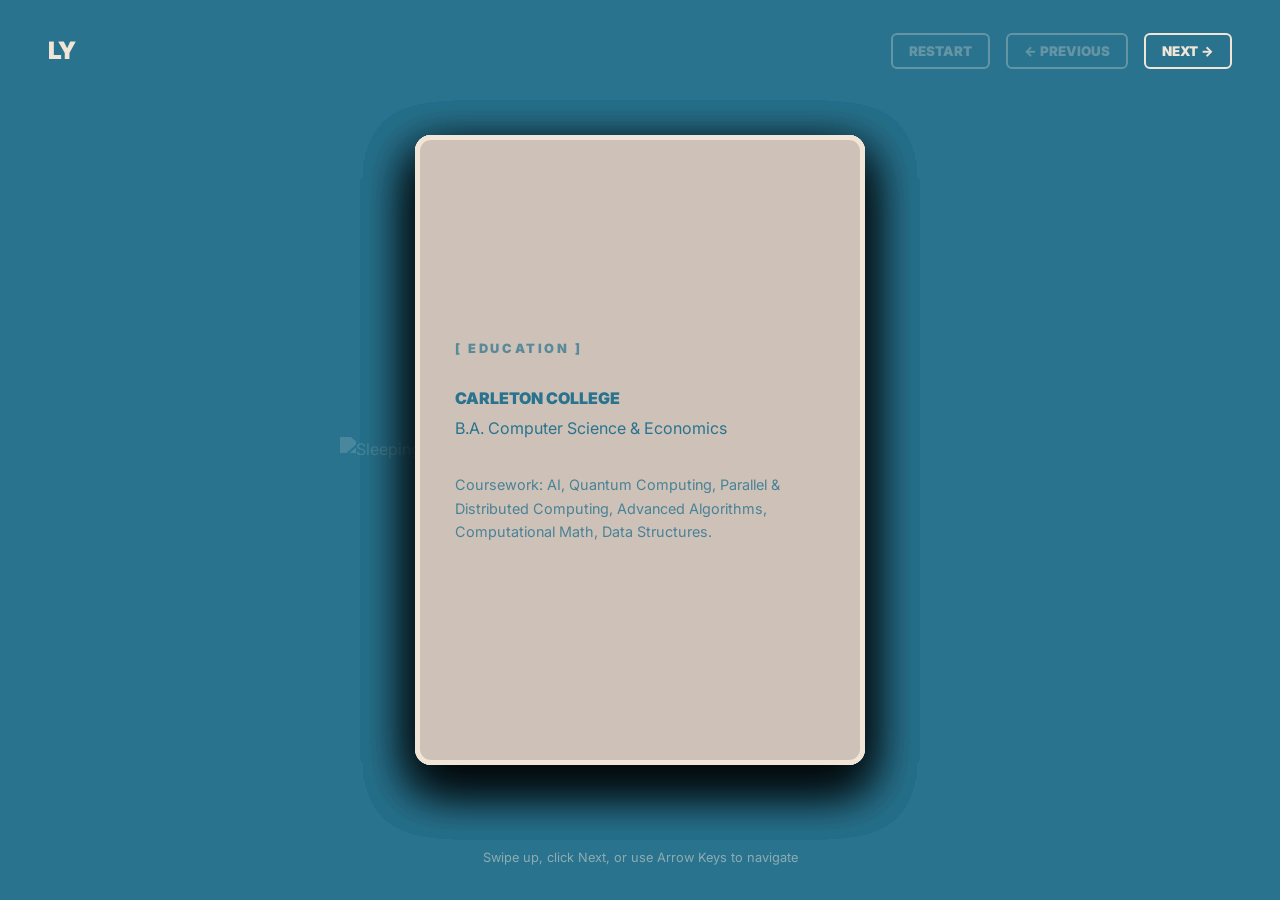
==== commit 81d55fa9: "feat(portfolio): add social robotics project card - Added a new project card for the Social Robotics" ====
--- a/index.html
+++ b/index.html
@@ -91,8 +91,38 @@
                 </div>
             </div>
 
-            <!-- Card 4: EXP (PAST) -->
+            <!-- Card 4: PROJECT (SOCIAL ROBOTICS) -->
             <div class="card" data-index="3">
+                <div class="card-content exp-card primary-block">
+                    <h3 class="block-title">[ PROJECT: SOCIAL ROBOTICS ]</h3>
+                    <div class="timeline-block">
+                        <div class="timeline-header">
+                            <h4>Social-Affective Filter (SAF)</h4>
+                            <span class="timeline-date">Python | ML</span>
+                        </div>
+                        <h5 class="role">The Robotic Social Flywheel</h5>
+                        <p class="summary">
+                            An extensible data processing engine to extract social-affective metadata (gaze, prosody, pose, emotion) from egocentric video datasets, building natural reward signals to train socially-aware robots.
+                        </p>
+                        <h5 class="role mt-2">Active Processing Layers:</h5>
+                        <div class="project-tags">
+                            <span class="tag">Attention (L2CS-Net)</span>
+                            <span class="tag">Motor Resonance (YOLOv8)</span>
+                            <span class="tag">Reasonable Emotion (HSEmotion)</span>
+                            <span class="tag">Acoustic Prosody (emotion2vec+)</span>
+                            <span class="tag">Proxemic Kinematics (Depth Anything)</span>
+                        </div>
+                    </div>
+                    <div class="contact-links mt-4">
+                        <a href="https://github.com/yelouis/social_robotics" class="btn" target="_blank" rel="noreferrer">GITHUB</a>
+                        <a href="https://huggingface.co/louisye" class="btn" target="_blank" rel="noreferrer">HUGGING FACE</a>
+                    </div>
+                </div>
+            </div>
+
+
+            <!-- Card 5: EXP (PAST) -->
+            <div class="card" data-index="4">
                 <div class="card-content exp-card secondary-block scrollable">
                     <h3 class="block-title">[ PAST EXPERIENCE ]</h3>
                     <div class="timeline-block minor-block">
@@ -125,8 +155,8 @@
                 </div>
             </div>
 
-            <!-- Card 5: EDUCATION -->
-            <div class="card" data-index="4">
+            <!-- Card 6: EDUCATION -->
+            <div class="card" data-index="5">
                 <div class="card-content edu-card tertiary-block">
                     <h3 class="block-title">[ EDUCATION ]</h3>
                     <h4>CARLETON COLLEGE</h4>
--- a/assets/css/main.css
+++ b/assets/css/main.css
@@ -16,7 +16,8 @@
     padding: 0;
 }
 
-body, html {
+body,
+html {
     background-color: var(--bg-color);
     color: var(--text-main);
     font-family: var(--font-body);
@@ -26,20 +27,39 @@
     width: 100vw;
 }
 
-h1, h2, h3, h4, h5, h6 {
+h1,
+h2,
+h3,
+h4,
+h5,
+h6 {
     font-family: var(--font-heading);
     font-weight: 900;
     line-height: 1.2;
     margin-bottom: 0.5rem;
 }
 
-strong { font-weight: 900; }
+strong {
+    font-weight: 900;
+}
 
 /* Scrollbar styling for cards */
-::-webkit-scrollbar { width: 8px; }
-::-webkit-scrollbar-track { background: transparent; }
-::-webkit-scrollbar-thumb { background: rgba(255,255,255,0.2); border-radius: 4px; }
-::-webkit-scrollbar-thumb:hover { background: rgba(255,255,255,0.4); }
+::-webkit-scrollbar {
+    width: 8px;
+}
+
+::-webkit-scrollbar-track {
+    background: transparent;
+}
+
+::-webkit-scrollbar-thumb {
+    background: rgba(255, 255, 255, 0.2);
+    border-radius: 4px;
+}
+
+::-webkit-scrollbar-thumb:hover {
+    background: rgba(255, 255, 255, 0.4);
+}
 
 /* Navigation */
 .nav-bar {
@@ -53,17 +73,20 @@
     z-index: 1000;
     pointer-events: none;
 }
+
 .nav-brand {
     font-weight: 900;
     font-size: 1.5rem;
     letter-spacing: -0.05em;
     pointer-events: auto;
 }
+
 .nav-controls {
     pointer-events: auto;
     display: flex;
     gap: 1rem;
 }
+
 .control-btn {
     background: transparent;
     border: 2px solid var(--text-main);
@@ -75,14 +98,17 @@
     border-radius: 6px;
     transition: all 0.2s ease;
 }
+
 .control-btn:disabled {
     opacity: 0.3;
     cursor: not-allowed;
 }
+
 .control-btn:not(:disabled):hover {
     background: var(--text-main);
     color: var(--bg-color);
 }
+
 .keyboard-hint {
     position: fixed;
     bottom: 2rem;
@@ -106,6 +132,7 @@
     position: relative;
     z-index: 10;
 }
+
 .deck {
     position: relative;
     width: 90vw;
@@ -118,19 +145,25 @@
 /* CARDS */
 .card {
     position: absolute;
-    top: 0; left: 0; right: 0; bottom: 0;
+    top: 0;
+    left: 0;
+    right: 0;
+    bottom: 0;
     width: 100%;
     height: 100%;
-    border-radius: 12px;
-    box-shadow: 0 40px 60px rgba(0,0,0,0.3);
+    border-radius: 16px;
+    box-shadow: 0 20px 50px rgba(0, 0, 0, 0.4);
     /* Snorlax Background ensures invisible backs if flipped, but we manage via Anime */
     background: transparent;
-    touch-action: pan-y; /* allow click/drag */
+    touch-action: pan-y;
+    /* allow click/drag */
     cursor: grab;
-    transform-origin: center calc(100% + 200px); /* Rotate away as if hinged far below */
+    transform-origin: center calc(100% + 200px);
+    /* Rotate away as if hinged far below */
     display: flex;
     will-change: transform, opacity;
 }
+
 .card:active {
     cursor: grabbing;
 }
@@ -138,18 +171,30 @@
 .card-content {
     width: 100%;
     height: 100%;
-    padding: 2.5rem;
-    border-radius: 12px;
+    padding: 2.2rem;
+    border-radius: 16px;
+    border: 5px solid var(--text-main);
     background: var(--primary-block);
     display: flex;
     flex-direction: column;
     justify-content: center;
+    overflow: hidden; /* Guarantee nothing bleeds out of the visual rounded card */
 }
 
 /* Block modifiers */
-.primary-block { background: var(--primary-block); }
-.secondary-block { background: var(--secondary-block); color: var(--text-main); }
-.tertiary-block { background: var(--tertiary-block); color: var(--bg-color); }
+.primary-block {
+    background: var(--primary-block);
+}
+
+.secondary-block {
+    background: var(--secondary-block);
+    color: var(--text-main);
+}
+
+.tertiary-block {
+    background: var(--tertiary-block);
+    color: var(--bg-color);
+}
 
 .scrollable {
     overflow-y: auto;
@@ -163,24 +208,60 @@
     border-radius: 50%;
     object-fit: cover;
     border: 3px solid var(--text-muted);
-    box-shadow: 0 10px 20px rgba(0,0,0,0.2);
-}
+    box-shadow: 0 10px 20px rgba(0, 0, 0, 0.2);
+}
+
 .block-title {
     font-size: 0.8rem;
     letter-spacing: 0.2em;
     opacity: 0.7;
     margin-bottom: 2rem;
 }
-.hero-title { font-size: clamp(3rem, 10vw, 6rem); letter-spacing: -0.05em; line-height: 1; }
-.hero-subtitle { font-size: clamp(1.5rem, 4vw, 3rem); font-weight: 700; color: var(--text-muted); }
-.hero-tagline { font-size: 1.2rem; font-weight: 500; margin-top: 0.5rem; color: var(--text-muted); }
-.scroll-prompt { font-weight: 900; letter-spacing: 0.1em; }
-.mt-4 { margin-top: 2rem; }
-.mt-3 { margin-top: 1.5rem; }
-.mt-2 { margin-top: 1rem; }
-
-p { margin-bottom: 1rem; }
-.small-text { font-size: 0.9rem; opacity: 0.8; }
+
+.hero-title {
+    font-size: clamp(3rem, 10vw, 6rem);
+    letter-spacing: -0.05em;
+    line-height: 1;
+}
+
+.hero-subtitle {
+    font-size: clamp(1.5rem, 4vw, 3rem);
+    font-weight: 700;
+    color: var(--text-muted);
+}
+
+.hero-tagline {
+    font-size: 1.2rem;
+    font-weight: 500;
+    margin-top: 0.5rem;
+    color: var(--text-muted);
+}
+
+.scroll-prompt {
+    font-weight: 900;
+    letter-spacing: 0.1em;
+}
+
+.mt-4 {
+    margin-top: 2rem;
+}
+
+.mt-3 {
+    margin-top: 1.5rem;
+}
+
+.mt-2 {
+    margin-top: 1rem;
+}
+
+p {
+    margin-bottom: 1rem;
+}
+
+.small-text {
+    font-size: 0.9rem;
+    opacity: 0.8;
+}
 
 .btn {
     display: inline-block;
@@ -193,39 +274,104 @@
     transition: transform 0.2s ease, background 0.2s ease;
     margin-right: 0.5rem;
 }
-.btn:hover { background: var(--secondary-block); color: var(--text-main); transform: translateY(-2px); }
+
+.btn:hover {
+    background: var(--secondary-block);
+    color: var(--text-main);
+    transform: translateY(-2px);
+}
 
 /* Tertiary block overrides for contrast */
 .tertiary-block .btn {
     background: var(--bg-color);
     color: var(--text-main);
 }
+
 .tertiary-block .btn:hover {
     background: var(--primary-block);
 }
 
-.timeline-header, .minor-header {
+.timeline-header,
+.minor-header {
     display: flex;
     justify-content: space-between;
     align-items: baseline;
-    border-bottom: 2px solid rgba(255,255,255,0.2);
+    border-bottom: 2px solid rgba(255, 255, 255, 0.2);
     padding-bottom: 0.3rem;
     margin-bottom: 0.5rem;
 }
-.minor-header { margin-bottom: 0.2rem; padding-bottom: 0.1rem; }
-.tertiary-block .timeline-header, .tertiary-block .minor-header { border-bottom-color: rgba(0,0,0,0.2); }
-.timeline-date { font-size: 0.8rem; font-weight: 700; opacity: 0.8; }
-.role { font-size: 1.1rem; margin-bottom: 1rem; }
-.minor-block .role { margin-bottom: 0.2rem; font-size: 1rem; }
-.minor-block .summary { margin-bottom: 0; font-size: 0.9rem; }
-.duties { list-style: none; padding: 0; }
-.duties li { position: relative; padding-left: 1.5rem; margin-bottom: 1rem; }
+
+.minor-header {
+    margin-bottom: 0.2rem;
+    padding-bottom: 0.1rem;
+}
+
+.tertiary-block .timeline-header,
+.tertiary-block .minor-header {
+    border-bottom-color: rgba(0, 0, 0, 0.2);
+}
+
+.timeline-date {
+    font-size: 0.8rem;
+    font-weight: 700;
+    opacity: 0.8;
+}
+
+.role {
+    font-size: 1.1rem;
+    margin-bottom: 1rem;
+}
+
+.minor-block .role {
+    margin-bottom: 0.2rem;
+    font-size: 1rem;
+}
+
+.minor-block .summary {
+    margin-bottom: 0;
+    font-size: 0.9rem;
+}
+
+.duties {
+    list-style: none;
+    padding: 0;
+}
+
+.duties li {
+    position: relative;
+    padding-left: 1.5rem;
+    margin-bottom: 1rem;
+}
+
 .duties li::before {
     content: "■";
     position: absolute;
     left: 0;
     color: var(--text-main);
     font-size: 0.8rem;
+}
+
+
+/* Project Tags & Badges */
+.project-tags {
+    display: flex;
+    flex-wrap: wrap;
+    gap: 0.5rem;
+    margin-top: 0.8rem;
+}
+
+.tag {
+    background: rgba(255, 255, 255, 0.1);
+    border: 1px solid currentColor;
+    padding: 0.2rem 0.5rem;
+    font-size: 0.75rem;
+    border-radius: 4px;
+    font-weight: 500;
+    display: inline-block;
+}
+
+.tertiary-block .tag {
+    background: rgba(0, 0, 0, 0.05);
 }
 
 /* Snorlax Background Animation */
@@ -237,29 +383,166 @@
     width: 600px;
     height: 600px;
     max-width: 90vw;
-    z-index: 0; 
-    pointer-events: none; 
-    opacity: 0.15; 
-}
+    z-index: 0;
+    pointer-events: none;
+    opacity: 0.15;
+    display: flex;
+    justify-content: center;
+    align-items: center;
+}
+
 .snorlax {
     width: 100%;
+    max-height: 100%;
+    object-fit: contain;
     filter: brightness(0) invert(1);
-    transform-origin: bottom center;
-}
+    transform-origin: center;
+}
+
 .snorlax-z {
     position: absolute;
     font-family: 'Comic Sans MS', cursive, sans-serif;
-    color: #fff; 
+    color: #fff;
     font-weight: 900;
     opacity: 0;
 }
-.z-1 { top: -50px; right: 150px; font-size: 6rem; }
-.z-2 { top: 50px; right: 250px; font-size: 4rem; }
-.z-3 { top: 130px; right: 300px; font-size: 2rem; }
+
+.z-1 {
+    top: -50px;
+    right: 150px;
+    font-size: 6rem;
+}
+
+.z-2 {
+    top: 50px;
+    right: 250px;
+    font-size: 4rem;
+}
+
+.z-3 {
+    top: 130px;
+    right: 300px;
+    font-size: 2rem;
+}
 
 @media (max-width: 768px) {
-    .card-content { padding: 2rem; }
-    .timeline-header, .minor-header { flex-direction: column; align-items: flex-start; }
-    .nav-bar { padding: 1.5rem; flex-direction: column; gap: 1rem; }
-    .keyboard-hint { display: none; }
-}
+    .card-content {
+        padding: 1.25rem;
+    }
+
+    .hero-portrait {
+        width: 70px;
+        height: 70px;
+    }
+
+    .hero-title {
+        font-size: clamp(1.8rem, 9vw, 3rem);
+    }
+
+    .hero-subtitle {
+        font-size: clamp(0.9rem, 4vw, 1.5rem);
+    }
+
+    .hero-tagline {
+        font-size: clamp(0.8rem, 3.5vw, 1.1rem);
+    }
+
+    p, .summary, .duties li {
+        font-size: clamp(0.7rem, 3.5vw, 0.85rem);
+        margin-bottom: 0.5rem;
+        line-height: 1.3;
+    }
+
+    .duties li {
+        margin-bottom: 0.4rem;
+    }
+
+    .block-title {
+        margin-bottom: 0.75rem;
+        font-size: 0.7rem;
+    }
+
+    .role {
+        font-size: clamp(0.75rem, 4vw, 0.9rem);
+        margin-bottom: 0.3rem;
+    }
+
+    h4 {
+        font-size: clamp(0.75rem, 4vw, 0.9rem);
+        margin-bottom: 0.1rem;
+    }
+
+    .timeline-header,
+    .minor-header {
+        flex-direction: column;
+        align-items: flex-start;
+        margin-bottom: 0.2rem;
+        padding-bottom: 0.1rem;
+    }
+
+    .timeline-date {
+        font-size: 0.65rem;
+    }
+
+    .btn {
+        padding: 0.5rem 0.75rem;
+        font-size: 0.7rem;
+        margin-right: 0.2rem;
+    }
+
+    .mt-4 { margin-top: 1rem; }
+    .mt-3 { margin-top: 0.6rem; }
+    .mt-2 { margin-top: 0.4rem; }
+
+    .nav-bar {
+        padding: 1.5rem;
+        flex-direction: column;
+        gap: 1rem;
+    }
+
+    .keyboard-hint {
+        display: none;
+    }
+}
+
+@media (max-height: 800px) and (max-width: 768px) {
+    /* Narrow tall phones like standard iPhone */
+    .hero-title {
+        font-size: clamp(1.8rem, 8vw, 2.5rem);
+    }
+    .hero-subtitle {
+        font-size: clamp(0.9rem, 4.5vw, 1.4rem);
+    }
+    .contact-links {
+        display: flex;
+        flex-wrap: wrap;
+        gap: 0.5rem;
+    }
+    .contact-links .btn {
+        margin-right: 0;
+        flex: 1 1 auto;
+        text-align: center;
+    }
+}
+
+@media (max-height: 600px) {
+    /* Ultra squished landscape or very tiny screens */
+    .card-content {
+        padding: 1rem;
+    }
+    .hero-portrait {
+        width: 60px;
+        height: 60px;
+        border-width: 2px;
+    }
+    .hero-title {
+        font-size: clamp(1.5rem, 5vh, 2.5rem);
+    }
+    p, .summary, .duties li {
+        font-size: 0.8rem;
+        line-height: 1.3;
+    }
+    .mt-4 { margin-top: 0.8rem; }
+    .mt-3 { margin-top: 0.5rem; }
+    .mt-2 { margin-top: 0.3rem; }
+}
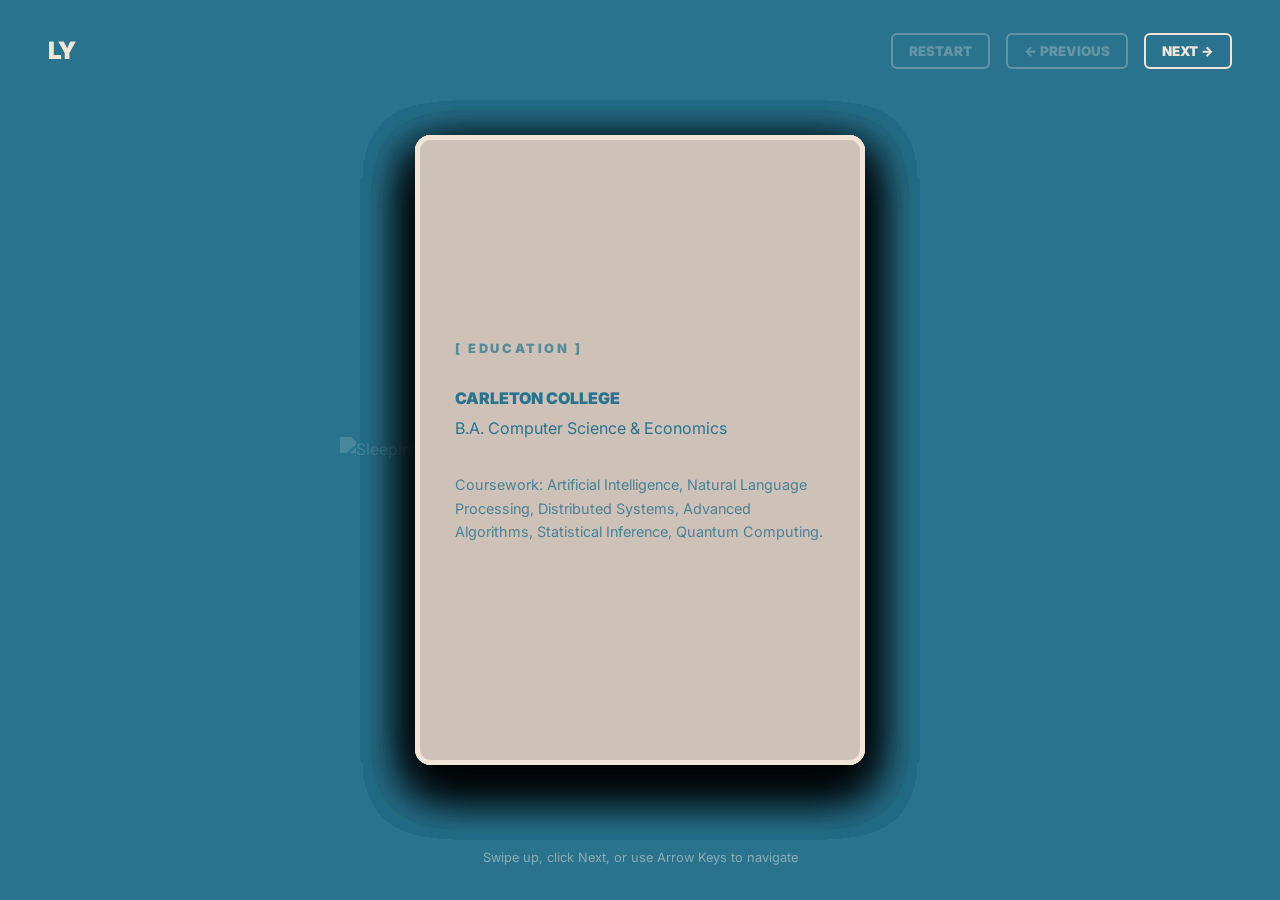
==== commit af5b4445: "feat(portfolio): lead with shipped side projects Reorder the deck so the projects come right after t" ====
--- a/index.html
+++ b/index.html
@@ -6,7 +6,7 @@
     <meta name="viewport" content="width=device-width, initial-scale=1.0">
     <title>Louis Ye | Software Engineer</title>
     <meta name="description"
-        content="Portfolio of Louis Ye, a Software Engineer at Google specializing in scalable backend systems and intelligent infrastructure.">
+        content="Portfolio of Louis Ye, a Software Engineer at Google who ships side projects: Gaslight Parlor on the iOS App Store, Kanjion, and Tenth Spring.">
     <!-- Google Fonts -->
     <link rel="preconnect" href="https://fonts.googleapis.com">
     <link rel="preconnect" href="https://fonts.gstatic.com" crossorigin>
@@ -44,7 +44,7 @@
                     <img src="images/portrait.jpg" alt="Louis Ye" class="hero-portrait">
                     <h1 class="hero-title mt-2">LOUIS YE</h1>
                     <h2 class="hero-subtitle">SOFTWARE ENGINEER</h2>
-                    <p class="hero-tagline">Interested in Robotics Data</p>
+                    <p class="hero-tagline">Games and AI tools, shipped on the side</p>
                     <div class="scroll-prompt mt-4">[ SWIPE / CLICK NEXT ]</div>
                 </div>
             </div>
@@ -53,13 +53,13 @@
             <div class="card" data-index="1">
                 <div class="card-content about-card">
                     <h3 class="block-title">[ ABOUT ME ]</h3>
-                    <p>I work in the AI Data organization at Google, where I focus on the large-scale data
-                        infrastructure powering advanced machine learning. On the side, I’m building specialized
-                        pipelines to filter complex first-person video data for robotics use cases, while also
-                        developing a social deduction game that explores the mechanics of game theory and information
-                        asymmetry. My interests lie at the intersection of high-scale data engineering and physical AI,
-                        balanced by a personal life spent indoor rock climbing, playing local co-op games, and reading
-                        manhwa.</p>
+                    <p>I build evaluation and autorating infrastructure in the AI Data organization at Google, where my
+                        work decides how millions of model outputs get judged. Outside of that I ship things: <strong>Gaslight
+                            Parlor</strong>, a social bluffing game live on the iOS App Store; <strong>Kanjion</strong>, a
+                        daily browser puzzle about instructing an AI agent in six lines; and <strong>Tenth Spring</strong>,
+                        a privacy-first RPG whose map you unlock by actually going places. I like small games with one
+                        sharp idea, and I like finishing them. Off the keyboard: indoor rock climbing, local co-op games,
+                        and too much manhwa.</p>
                     <div class="contact-links mt-4">
                         <a href="mailto:chengluye@gmail.com" class="btn">EMAIL</a>
                         <a href="https://linkedin.com/in/louis-ye/" class="btn" target="_blank"
@@ -69,10 +69,158 @@
                 </div>
             </div>
 
-            <!-- Card 3: EXP (GOOGLE) -->
+            <!-- Card 3: PROJECT (GASLIGHT PARLOR) -->
             <div class="card" data-index="2">
                 <div class="card-content exp-card primary-block scrollable">
-                    <h3 class="block-title">[ RECENT EXPERIENCE ]</h3>
+                    <h3 class="block-title">[ PROJECT 01 &mdash; SHIPPED ]</h3>
+                    <div class="timeline-block">
+                        <div class="timeline-header">
+                            <h4>GASLIGHT PARLOR</h4>
+                            <span class="timeline-date">iOS &middot; v1.2</span>
+                        </div>
+                        <h5 class="role">A party game about forging your friends</h5>
+                        <p class="summary">
+                            Everyone writes a fake answer to someone else's personal prompt, then the table votes on
+                            which story is the real one. Shipped end to end: App Store release, Victorian-parlor art
+                            direction, and the live room sync underneath it.
+                        </p>
+                        <h5 class="role mt-2">What it took:</h5>
+                        <p class="summary">
+                            A server-authoritative Firebase backend &mdash; every rule runs in Cloud Functions &mdash;
+                            with turn pacing on deadlines, scoring, and duplicate-bluff filtering so two players who
+                            invent the same lie don't break the round.
+                        </p>
+                        <div class="project-tags">
+                            <span class="tag">Flutter</span>
+                            <span class="tag">Dart</span>
+                            <span class="tag">Cloud Functions</span>
+                            <span class="tag">Firestore</span>
+                        </div>
+                    </div>
+                    <div class="contact-links mt-3">
+                        <a href="https://apps.apple.com/us/app/gaslight-parlor/id6805287231" class="btn" target="_blank"
+                            rel="noreferrer">APP STORE</a>
+                        <a href="https://github.com/yelouis/Gaslight" class="btn" target="_blank"
+                            rel="noreferrer">GITHUB</a>
+                    </div>
+                </div>
+            </div>
+
+            <!-- Card 4: PROJECT (KANJION) -->
+            <div class="card" data-index="3">
+                <div class="card-content exp-card secondary-block scrollable">
+                    <h3 class="block-title">[ PROJECT 02 &mdash; LIVE ]</h3>
+                    <div class="timeline-block">
+                        <div class="timeline-header">
+                            <h4>KANJION &#28450;&#23383;&#38899;</h4>
+                            <span class="timeline-date">Web &middot; daily</span>
+                        </div>
+                        <h5 class="role">Six lines to steer an AI agent</h5>
+                        <p class="summary">
+                            You watch a looping replay of a booking made on a sandboxed clone of a Japanese rail
+                            site, then get six 60-character instructions to make an AI agent reproduce it. Copy-paste
+                            and manual clicking are off, so describing what you saw is the only move.
+                        </p>
+                        <h5 class="role mt-2">What it took:</h5>
+                        <p class="summary">
+                            A ten-page state graph covering typing, timed clicks and a signature pad, an agent that
+                            always acts instead of stalling on a vague prompt, and a deterministic fallback for when
+                            the model is down.
+                        </p>
+                        <div class="project-tags">
+                            <span class="tag">TypeScript</span>
+                            <span class="tag">React</span>
+                            <span class="tag">Gemini</span>
+                            <span class="tag">Firebase</span>
+                        </div>
+                    </div>
+                    <div class="contact-links mt-3">
+                        <a href="https://kanjion-game.web.app" class="btn" target="_blank" rel="noreferrer">PLAY</a>
+                        <a href="https://github.com/yelouis/kanjion" class="btn" target="_blank"
+                            rel="noreferrer">GITHUB</a>
+                    </div>
+                </div>
+            </div>
+
+            <!-- Card 5: PROJECT (TENTH SPRING) -->
+            <div class="card" data-index="4">
+                <div class="card-content exp-card tertiary-block scrollable">
+                    <h3 class="block-title">[ PROJECT 03 &mdash; IN DEV ]</h3>
+                    <div class="timeline-block">
+                        <div class="timeline-header">
+                            <h4>TENTH SPRING</h4>
+                            <span class="timeline-date">Godot &middot; GDScript</span>
+                        </div>
+                        <h5 class="role">Your map is the places you have actually been</h5>
+                        <p class="summary">
+                            A creature-collection RPG for PC set a generation after a collapse. Tap "Explore Here" on the
+                            phone companion and the real city you are standing in opens on a fog-covered map &mdash; real
+                            life opens the doors, and everything behind them is earned by playing.
+                        </p>
+                        <h5 class="role mt-2">What it took:</h5>
+                        <p class="summary">
+                            Privacy as a design constraint: one location reading per tap, resolved on the phone and
+                            thrown away &mdash; only area names ever reach the PC. 905 creatures, turn-based battles.
+                        </p>
+                        <div class="project-tags">
+                            <span class="tag">Godot</span>
+                            <span class="tag">Phone companion</span>
+                            <span class="tag">E2E sync</span>
+                        </div>
+                    </div>
+                    <div class="contact-links mt-3">
+                        <a href="https://github.com/yelouis/tenth_spring" class="btn" target="_blank"
+                            rel="noreferrer">GITHUB</a>
+                    </div>
+                </div>
+            </div>
+
+            <!-- Card 6: WORKBENCH (SMALLER EXPERIMENTS) -->
+            <div class="card" data-index="5">
+                <div class="card-content exp-card secondary-block scrollable">
+                    <h3 class="block-title">[ ON THE WORKBENCH ]</h3>
+                    <div class="timeline-block minor-block">
+                        <div class="minor-header">
+                            <h4>ANIMATED INFOGRAPHICS</h4>
+                            <span class="timeline-date">Python</span>
+                        </div>
+                        <p class="summary">Turns narration into animated explainer videos, local-first, with live
+                            generation as the goal.</p>
+                    </div>
+                    <div class="timeline-block minor-block mt-2">
+                        <div class="minor-header">
+                            <h4>PROXIMITY SWARM</h4>
+                            <span class="timeline-date">Python</span>
+                        </div>
+                        <p class="summary">Coordinates a swarm of autonomous agents working one long task
+                            together.</p>
+                    </div>
+                    <div class="timeline-block minor-block mt-2">
+                        <div class="minor-header">
+                            <h4>STORYARC</h4>
+                            <span class="timeline-date">Flutter</span>
+                        </div>
+                        <p class="summary">Turns a day of spoken conversation into a cinematic life story.</p>
+                    </div>
+                    <div class="timeline-block minor-block mt-2">
+                        <div class="minor-header">
+                            <h4>SOCIAL ROBOTICS</h4>
+                            <span class="timeline-date">Exploratory</span>
+                        </div>
+                        <p class="summary">Tested whether human reactions on video could act as unlabeled reward
+                            signals for robots. Inconclusive; parked.</p>
+                    </div>
+                    <div class="contact-links mt-2">
+                        <a href="https://github.com/yelouis?tab=repositories" class="btn" target="_blank"
+                            rel="noreferrer">ALL REPOS</a>
+                    </div>
+                </div>
+            </div>
+
+            <!-- Card 7: EXP (GOOGLE) -->
+            <div class="card" data-index="6">
+                <div class="card-content exp-card primary-block scrollable">
+                    <h3 class="block-title">[ DAY JOB ]</h3>
                     <div class="timeline-block">
                         <div class="timeline-header">
                             <h4>GOOGLE</h4>
@@ -80,49 +228,22 @@
                         </div>
                         <h5 class="role">Software Engineer, AI Data | Mountain View, CA</h5>
                         <ul class="duties">
-                            <li><strong>AutoCrowd:</strong> Spearheaded automated hillclimbing and dataset curation from
-                                human-in-the-loop fewshot data. Integrated autorating within AIDO workflow to reduce
-                                human rating volume.</li>
-                            <li><strong>Support Intelligence:</strong> Built robust infrastructure pipelines combining a
-                                snippet ranking model into the team's RAG framework. Evaluated Gemini models for
-                                factuality and ran A/B experiments.</li>
+                            <li><strong>Autorating:</strong> Architected a Spanner multi-queue async router for batch
+                                and safety autoraters, a 5x speedup to 200k+ evals/day, and consolidated two
+                                LLM-as-a-judge stacks onto one C++ engine, cutting rubric false positives 47%.</li>
+                            <li><strong>Human-in-the-loop:</strong> Shipped autorater pre-seeding at 200k+ questions/mo
+                                with 4h deadlines and human fallback, plus native audio and video autorating across
+                                every task plugin type.</li>
+                            <li><strong>Support Intelligence:</strong> Built the production pipelines putting a learned
+                                snippet-ranking model into the team's RAG stack, and benchmarked Gemini Flash for
+                                factuality and red-team safety.</li>
                         </ul>
                     </div>
                 </div>
             </div>
 
-            <!-- Card 4: PROJECT (SOCIAL ROBOTICS) -->
-            <div class="card" data-index="3">
-                <div class="card-content exp-card primary-block">
-                    <h3 class="block-title">[ PROJECT: SOCIAL ROBOTICS ]</h3>
-                    <div class="timeline-block">
-                        <div class="timeline-header">
-                            <h4>Social-Affective Filter (SAF)</h4>
-                            <span class="timeline-date">Python | ML</span>
-                        </div>
-                        <h5 class="role">The Robotic Social Flywheel</h5>
-                        <p class="summary">
-                            An extensible data processing engine to extract social-affective metadata (gaze, prosody, pose, emotion) from egocentric video datasets, building natural reward signals to train socially-aware robots.
-                        </p>
-                        <h5 class="role mt-2">Active Processing Layers:</h5>
-                        <div class="project-tags">
-                            <span class="tag">Attention (L2CS-Net)</span>
-                            <span class="tag">Motor Resonance (YOLOv8)</span>
-                            <span class="tag">Reasonable Emotion (HSEmotion)</span>
-                            <span class="tag">Acoustic Prosody (emotion2vec+)</span>
-                            <span class="tag">Proxemic Kinematics (Depth Anything)</span>
-                        </div>
-                    </div>
-                    <div class="contact-links mt-4">
-                        <a href="https://github.com/yelouis/social_robotics" class="btn" target="_blank" rel="noreferrer">GITHUB</a>
-                        <a href="https://huggingface.co/louisye" class="btn" target="_blank" rel="noreferrer">HUGGING FACE</a>
-                    </div>
-                </div>
-            </div>
-
-
-            <!-- Card 5: EXP (PAST) -->
-            <div class="card" data-index="4">
+            <!-- Card 8: EXP (PAST) -->
+            <div class="card" data-index="7">
                 <div class="card-content exp-card secondary-block scrollable">
                     <h3 class="block-title">[ PAST EXPERIENCE ]</h3>
                     <div class="timeline-block minor-block">
@@ -130,9 +251,9 @@
                             <h4>IBM</h4>
                             <span class="timeline-date">2021</span>
                         </div>
-                        <h5 class="role">Software Engineer Intern</h5>
-                        <p class="summary">Prototyped a supply chain dashboard currently in production. Developed
-                            predictive ML models for precise ETAs.</p>
+                        <h5 class="role">Extreme Blue Software Engineer Intern</h5>
+                        <p class="summary">Prototyped a live dashboard tracking millions of dollars of shipments across
+                            IBM's supply chain, with ML models predicting ETAs to a 10% MAPE.</p>
                     </div>
                     <div class="timeline-block minor-block mt-2">
                         <div class="minor-header">
@@ -140,8 +261,8 @@
                             <span class="timeline-date">2019&ndash;2022</span>
                         </div>
                         <h5 class="role">CS Researcher</h5>
-                        <p class="summary">Coded contextual Multi-Armed Bandit algorithms and applied ML techniques on
-                            behavioral education data.</p>
+                        <p class="summary">Coded contextual Multi-Armed Bandit algorithms and modeled learning outcomes
+                            from student behavioral logs.</p>
                     </div>
                     <div class="timeline-block minor-block mt-2">
                         <div class="minor-header">
@@ -155,14 +276,14 @@
                 </div>
             </div>
 
-            <!-- Card 6: EDUCATION -->
-            <div class="card" data-index="5">
+            <!-- Card 9: EDUCATION -->
+            <div class="card" data-index="8">
                 <div class="card-content edu-card tertiary-block">
                     <h3 class="block-title">[ EDUCATION ]</h3>
                     <h4>CARLETON COLLEGE</h4>
                     <p>B.A. Computer Science &amp; Economics</p>
-                    <p class="small-text mt-2">Coursework: AI, Quantum Computing, Parallel &amp; Distributed Computing,
-                        Advanced Algorithms, Computational Math, Data Structures.</p>
+                    <p class="small-text mt-2">Coursework: Artificial Intelligence, Natural Language Processing,
+                        Distributed Systems, Advanced Algorithms, Statistical Inference, Quantum Computing.</p>
                 </div>
             </div>
 
@@ -174,4 +295,4 @@
     <script src="assets/js/main.js"></script>
 </body>
 
-</html>+</html>
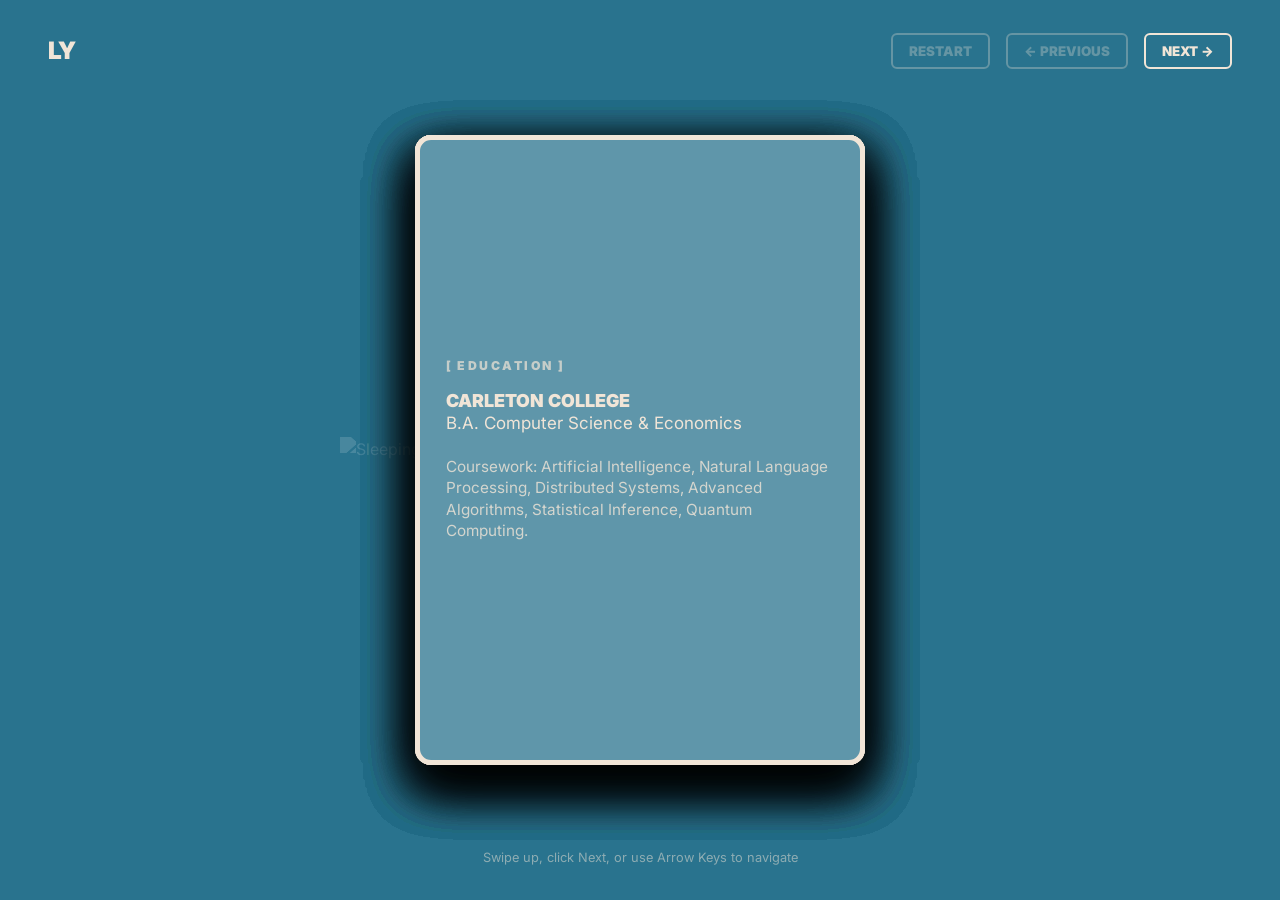
==== commit c3d719e9: "feat(portfolio): fit every card at any size; brand icon buttons Card text was sized from the browser" ====
--- a/index.html
+++ b/index.html
@@ -16,6 +16,15 @@
 </head>
 
 <body>
+    <!-- Button icons: Font Awesome Free 5.9.0 glyphs (CC BY 4.0, https://fontawesome.com/license/free) -->
+    <svg width="0" height="0" style="position:absolute" aria-hidden="true" focusable="false">
+        <symbol id="i-github" viewBox="0 -448 496 512"><path transform="scale(1,-1)" d="M165.9 50.5996c0 -2 -2.30078 -3.59961 -5.2002 -3.59961c-3.2998 -0.299805 -5.60059 1.2998 -5.60059 3.59961c0 2 2.30078 3.60059 5.2002 3.60059c3 0.299805 5.60059 -1.2998 5.60059 -3.60059zM134.8 55.0996c0.700195 2 3.60059 3 6.2002 2.30078 c3 -0.900391 4.90039 -3.2002 4.2998 -5.2002c-0.599609 -2 -3.59961 -3 -6.2002 -2c-3 0.599609 -5 2.89941 -4.2998 4.89941zM179 56.7998c2.90039 0.299805 5.59961 -1 5.90039 -2.89941c0.299805 -2 -1.7002 -3.90039 -4.60059 -4.60059 c-3 -0.700195 -5.59961 0.600586 -5.89941 2.60059c-0.300781 2.2998 1.69922 4.19922 4.59961 4.89941zM244.8 440c138.7 0 251.2 -105.3 251.2 -244c0 -110.9 -67.7998 -205.8 -167.8 -239c-12.7002 -2.2998 -17.2998 5.59961 -17.2998 12.0996 c0 8.2002 0.299805 49.9004 0.299805 83.6006c0 23.5 -7.7998 38.5 -17 46.3994c55.8994 6.30078 114.8 14 114.8 110.5c0 27.4004 -9.7998 41.2002 -25.7998 58.9004c2.59961 6.5 11.0996 33.2002 -2.60059 67.9004c-20.8994 6.59961 -69 -27 -69 -27 c-20 5.59961 -41.5 8.5 -62.7998 8.5s-42.7998 -2.90039 -62.7998 -8.5c0 0 -48.0996 33.5 -69 27c-13.7002 -34.6006 -5.2002 -61.4004 -2.59961 -67.9004c-16 -17.5996 -23.6006 -31.4004 -23.6006 -58.9004c0 -96.1992 56.4004 -104.3 112.3 -110.5 c-7.19922 -6.59961 -13.6992 -17.6992 -16 -33.6992c-14.2998 -6.60059 -51 -17.7002 -72.8994 20.8994c-13.7002 23.7998 -38.6006 25.7998 -38.6006 25.7998c-24.5 0.300781 -1.59961 -15.3994 -1.59961 -15.3994c16.4004 -7.5 27.7998 -36.6006 27.7998 -36.6006 c14.7002 -44.7998 84.7002 -29.7998 84.7002 -29.7998c0 -21 0.299805 -55.2002 0.299805 -61.3994c0 -6.5 -4.5 -14.4004 -17.2998 -12.1006c-99.7002 33.4004 -169.5 128.3 -169.5 239.2c0 138.7 106.1 244 244.8 244zM97.2002 95.0996 c1.2998 1.30078 3.59961 0.600586 5.2002 -1c1.69922 -1.89941 2 -4.19922 0.699219 -5.19922c-1.2998 -1.30078 -3.59961 -0.600586 -5.19922 1c-1.7002 1.89941 -2 4.19922 -0.700195 5.19922zM86.4004 103.2c0.699219 1 2.2998 1.2998 4.2998 0.700195 c2 -1 3 -2.60059 2.2998 -3.90039c-0.700195 -1.40039 -2.7002 -1.7002 -4.2998 -0.700195c-2 1 -3 2.60059 -2.2998 3.90039zM118.8 67.5996c1.2998 1.60059 4.2998 1.30078 6.5 -1c2 -1.89941 2.60059 -4.89941 1.2998 -6.19922 c-1.2998 -1.60059 -4.19922 -1.30078 -6.5 1c-2.2998 1.89941 -2.89941 4.89941 -1.2998 6.19922zM107.4 82.2998c1.59961 1.2998 4.19922 0.299805 5.59961 -2c1.59961 -2.2998 1.59961 -4.89941 0 -6.2002c-1.2998 -1 -4 0 -5.59961 2.30078 c-1.60059 2.2998 -1.60059 4.89941 0 5.89941z"/></symbol>
+        <symbol id="i-linkedin" viewBox="0 -448 448 512"><path transform="scale(1,-1)" d="M416 416c17.5996 0 32 -14.5 32 -32.2998v-383.4c0 -17.7998 -14.4004 -32.2998 -32 -32.2998h-384.1c-17.6006 0 -31.9004 14.5 -31.9004 32.2998v383.4c0 17.7998 14.2998 32.2998 31.9004 32.2998h384.1zM135.4 32h0.0996094v213.8h-66.5v-213.8h66.4004zM102.2 275 c21.2998 0 38.5 17.2002 38.5 38.5c0 21.2002 -17.2998 38.5 -38.5 38.5c-21.2998 0 -38.5 -17.2998 -38.5 -38.5s17.2002 -38.5 38.5 -38.5zM384.3 32v117.2c0 57.5996 -12.5 101.899 -79.7002 101.899c-32.2998 0 -54 -17.6992 -62.8994 -34.5h-0.900391v29.2002h-63.7002 v-213.8h66.4004v105.8c0 27.9004 5.2998 54.9004 39.9004 54.9004c34 0 34.5 -31.9004 34.5 -56.7002v-104h66.3994z"/></symbol>
+        <symbol id="i-apple" viewBox="0 -448 384 512"><path transform="scale(1,-1)" d="M318.7 179.3c0 -1.89941 -3.5 -61.2002 61.7002 -91.8994c-12.2002 -36.8008 -54 -118.601 -102.601 -119.301c-28.0996 0 -44.5996 17.9004 -76.3994 17.9004c-32.8008 0 -50.6006 -17.2998 -75.8008 -17.9004c-48.1992 -1.5 -94.3994 88.5 -107.199 125.2 c-9.60059 27.9336 -14.4004 55 -14.4004 81.2002c0 88.7002 59.2998 132.3 115.1 133.2c27 0 61.4004 -19.7002 76.4004 -19.7002c14.2002 0 53 23.5 88.5 20.7002c37.5 -2.90039 65.9004 -17.7002 84.7002 -44.6006c-33.6006 -20.3994 -50.2002 -48.0996 -50 -84.7998z M262.1 343.5c-19.5996 -22.9004 -43.3994 -36.2998 -69.5 -34.2998c-2.19922 27.5996 8.10059 52.0996 25.6006 71.8994c15.8994 18.5 43.7998 33.5 67.8994 34.9004c0.800781 -10.5996 3.30078 -40.0996 -24 -72.5z"/></symbol>
+        <symbol id="i-envelope" viewBox="0 -448 512 512"><path transform="scale(1,-1)" d="M502.3 257.2c3.90039 3.09961 9.7002 0.200195 9.7002 -4.7002v-204.5c0 -26.5 -21.5 -48 -48 -48h-416c-26.5 0 -48 21.5 -48 48v204.4c0 5 5.7002 7.7998 9.7002 4.69922c22.3994 -17.3994 52.0996 -39.5 154.1 -113.6 c21.1006 -15.4004 56.7002 -47.7998 92.2002 -47.5996c35.7002 -0.300781 72 32.7998 92.2998 47.5996c102 74.0996 131.601 96.2998 154 113.7zM256 128c-23.2002 -0.400391 -56.5996 29.2002 -73.4004 41.4004c-132.699 96.2998 -142.8 104.8 -173.399 128.699 c-5.7998 4.60059 -9.2002 11.5 -9.2002 18.9004v19c0 26.5 21.5 48 48 48h416c26.5 0 48 -21.5 48 -48v-19c0 -7.40039 -3.40039 -14.4004 -9.2002 -18.9004c-30.5996 -24 -40.7002 -32.3994 -173.399 -128.699c-16.8008 -12.2002 -50.2002 -41.8008 -73.4004 -41.4004z"/></symbol>
+        <symbol id="i-play" viewBox="0 -448 448 512"><path transform="scale(1,-1)" d="M424.4 233.3c31.5 -18.5 31.3994 -64.0996 0 -82.5996l-352 -208c-31.7002 -18.7998 -72.4004 3.7998 -72.4004 41.2998v416.1c0 41.8008 43.7998 58.2002 72.4004 41.3008z"/></symbol>
+    </svg>
+
     <!-- Snorlax Fixed Background Animation -->
     <div class="snorlax-container">
         <img src="https://raw.githubusercontent.com/PokeAPI/sprites/master/sprites/pokemon/other/dream-world/143.svg"
@@ -61,17 +70,16 @@
                         sharp idea, and I like finishing them. Off the keyboard: indoor rock climbing, local co-op games,
                         and too much manhwa.</p>
                     <div class="contact-links mt-4">
-                        <a href="mailto:chengluye@gmail.com" class="btn">EMAIL</a>
-                        <a href="https://linkedin.com/in/louis-ye/" class="btn" target="_blank"
-                            rel="noreferrer">LINKEDIN</a>
-                        <a href="https://github.com/yelouis" class="btn" target="_blank" rel="noreferrer">GITHUB</a>
+                        <a href="mailto:chengluye@gmail.com" class="btn"><svg class="btn-icon" aria-hidden="true" focusable="false"><use href="#i-envelope"></use></svg>Email</a>
+                        <a href="https://linkedin.com/in/louis-ye/" class="btn btn-linkedin" target="_blank" rel="noreferrer"><svg class="btn-icon" aria-hidden="true" focusable="false"><use href="#i-linkedin"></use></svg>LinkedIn</a>
+                        <a href="https://github.com/yelouis" class="btn btn-github" target="_blank" rel="noreferrer"><svg class="btn-icon" aria-hidden="true" focusable="false"><use href="#i-github"></use></svg>GitHub</a>
                     </div>
                 </div>
             </div>
 
             <!-- Card 3: PROJECT (GASLIGHT PARLOR) -->
             <div class="card" data-index="2">
-                <div class="card-content exp-card primary-block scrollable">
+                <div class="card-content exp-card primary-block">
                     <h3 class="block-title">[ PROJECT 01 &mdash; SHIPPED ]</h3>
                     <div class="timeline-block">
                         <div class="timeline-header">
@@ -84,12 +92,6 @@
                             which story is the real one. Shipped end to end: App Store release, Victorian-parlor art
                             direction, and the live room sync underneath it.
                         </p>
-                        <h5 class="role mt-2">What it took:</h5>
-                        <p class="summary">
-                            A server-authoritative Firebase backend &mdash; every rule runs in Cloud Functions &mdash;
-                            with turn pacing on deadlines, scoring, and duplicate-bluff filtering so two players who
-                            invent the same lie don't break the round.
-                        </p>
                         <div class="project-tags">
                             <span class="tag">Flutter</span>
                             <span class="tag">Dart</span>
@@ -98,17 +100,15 @@
                         </div>
                     </div>
                     <div class="contact-links mt-3">
-                        <a href="https://apps.apple.com/us/app/gaslight-parlor/id6805287231" class="btn" target="_blank"
-                            rel="noreferrer">APP STORE</a>
-                        <a href="https://github.com/yelouis/Gaslight" class="btn" target="_blank"
-                            rel="noreferrer">GITHUB</a>
+                        <a href="https://apps.apple.com/us/app/gaslight-parlor/id6805287231" class="btn btn-appstore" target="_blank" rel="noreferrer"><svg class="btn-icon" aria-hidden="true" focusable="false"><use href="#i-apple"></use></svg>App Store</a>
+                        <a href="https://github.com/yelouis/Gaslight" class="btn btn-github" target="_blank" rel="noreferrer"><svg class="btn-icon" aria-hidden="true" focusable="false"><use href="#i-github"></use></svg>GitHub</a>
                     </div>
                 </div>
             </div>
 
             <!-- Card 4: PROJECT (KANJION) -->
             <div class="card" data-index="3">
-                <div class="card-content exp-card secondary-block scrollable">
+                <div class="card-content exp-card secondary-block">
                     <h3 class="block-title">[ PROJECT 02 &mdash; LIVE ]</h3>
                     <div class="timeline-block">
                         <div class="timeline-header">
@@ -121,12 +121,6 @@
                             site, then get six 60-character instructions to make an AI agent reproduce it. Copy-paste
                             and manual clicking are off, so describing what you saw is the only move.
                         </p>
-                        <h5 class="role mt-2">What it took:</h5>
-                        <p class="summary">
-                            A ten-page state graph covering typing, timed clicks and a signature pad, an agent that
-                            always acts instead of stalling on a vague prompt, and a deterministic fallback for when
-                            the model is down.
-                        </p>
                         <div class="project-tags">
                             <span class="tag">TypeScript</span>
                             <span class="tag">React</span>
@@ -135,16 +129,15 @@
                         </div>
                     </div>
                     <div class="contact-links mt-3">
-                        <a href="https://kanjion-game.web.app" class="btn" target="_blank" rel="noreferrer">PLAY</a>
-                        <a href="https://github.com/yelouis/kanjion" class="btn" target="_blank"
-                            rel="noreferrer">GITHUB</a>
+                        <a href="https://kanjion-game.web.app" class="btn" target="_blank" rel="noreferrer"><svg class="btn-icon" aria-hidden="true" focusable="false"><use href="#i-play"></use></svg>Play</a>
+                        <a href="https://github.com/yelouis/kanjion" class="btn btn-github" target="_blank" rel="noreferrer"><svg class="btn-icon" aria-hidden="true" focusable="false"><use href="#i-github"></use></svg>GitHub</a>
                     </div>
                 </div>
             </div>
 
             <!-- Card 5: PROJECT (TENTH SPRING) -->
             <div class="card" data-index="4">
-                <div class="card-content exp-card tertiary-block scrollable">
+                <div class="card-content exp-card tertiary-block">
                     <h3 class="block-title">[ PROJECT 03 &mdash; IN DEV ]</h3>
                     <div class="timeline-block">
                         <div class="timeline-header">
@@ -157,11 +150,6 @@
                             phone companion and the real city you are standing in opens on a fog-covered map &mdash; real
                             life opens the doors, and everything behind them is earned by playing.
                         </p>
-                        <h5 class="role mt-2">What it took:</h5>
-                        <p class="summary">
-                            Privacy as a design constraint: one location reading per tap, resolved on the phone and
-                            thrown away &mdash; only area names ever reach the PC. 905 creatures, turn-based battles.
-                        </p>
                         <div class="project-tags">
                             <span class="tag">Godot</span>
                             <span class="tag">Phone companion</span>
@@ -169,15 +157,14 @@
                         </div>
                     </div>
                     <div class="contact-links mt-3">
-                        <a href="https://github.com/yelouis/tenth_spring" class="btn" target="_blank"
-                            rel="noreferrer">GITHUB</a>
+                        <a href="https://github.com/yelouis/tenth_spring" class="btn btn-github" target="_blank" rel="noreferrer"><svg class="btn-icon" aria-hidden="true" focusable="false"><use href="#i-github"></use></svg>GitHub</a>
                     </div>
                 </div>
             </div>
 
             <!-- Card 6: WORKBENCH (SMALLER EXPERIMENTS) -->
             <div class="card" data-index="5">
-                <div class="card-content exp-card secondary-block scrollable">
+                <div class="card-content exp-card secondary-block">
                     <h3 class="block-title">[ ON THE WORKBENCH ]</h3>
                     <div class="timeline-block minor-block">
                         <div class="minor-header">
@@ -211,15 +198,14 @@
                             signals for robots. Inconclusive; parked.</p>
                     </div>
                     <div class="contact-links mt-2">
-                        <a href="https://github.com/yelouis?tab=repositories" class="btn" target="_blank"
-                            rel="noreferrer">ALL REPOS</a>
+                        <a href="https://github.com/yelouis?tab=repositories" class="btn btn-github" target="_blank" rel="noreferrer"><svg class="btn-icon" aria-hidden="true" focusable="false"><use href="#i-github"></use></svg>All repos</a>
                     </div>
                 </div>
             </div>
 
             <!-- Card 7: EXP (GOOGLE) -->
             <div class="card" data-index="6">
-                <div class="card-content exp-card primary-block scrollable">
+                <div class="card-content exp-card primary-block">
                     <h3 class="block-title">[ DAY JOB ]</h3>
                     <div class="timeline-block">
                         <div class="timeline-header">
@@ -228,15 +214,14 @@
                         </div>
                         <h5 class="role">Software Engineer, AI Data | Mountain View, CA</h5>
                         <ul class="duties">
-                            <li><strong>Autorating:</strong> Architected a Spanner multi-queue async router for batch
-                                and safety autoraters, a 5x speedup to 200k+ evals/day, and consolidated two
-                                LLM-as-a-judge stacks onto one C++ engine, cutting rubric false positives 47%.</li>
+                            <li><strong>Autorating:</strong> Architected a Spanner multi-queue router for batch and
+                                safety autoraters (5x, to 200k+ evals/day) and merged two LLM-as-a-judge stacks onto
+                                one C++ engine, cutting rubric false positives 47%.</li>
                             <li><strong>Human-in-the-loop:</strong> Shipped autorater pre-seeding at 200k+ questions/mo
                                 with 4h deadlines and human fallback, plus native audio and video autorating across
                                 every task plugin type.</li>
-                            <li><strong>Support Intelligence:</strong> Built the production pipelines putting a learned
-                                snippet-ranking model into the team's RAG stack, and benchmarked Gemini Flash for
-                                factuality and red-team safety.</li>
+                            <li><strong>Support Intelligence:</strong> Put a learned snippet-ranking model into the
+                                team's RAG stack and benchmarked Gemini Flash for factuality and safety.</li>
                         </ul>
                     </div>
                 </div>
@@ -244,7 +229,7 @@
 
             <!-- Card 8: EXP (PAST) -->
             <div class="card" data-index="7">
-                <div class="card-content exp-card secondary-block scrollable">
+                <div class="card-content exp-card secondary-block">
                     <h3 class="block-title">[ PAST EXPERIENCE ]</h3>
                     <div class="timeline-block minor-block">
                         <div class="minor-header">
--- a/assets/css/main.css
+++ b/assets/css/main.css
@@ -162,6 +162,9 @@
     /* Rotate away as if hinged far below */
     display: flex;
     will-change: transform, opacity;
+    /* Lets everything inside size itself from the card (cqh units) rather
+       than from the browser window. */
+    container-type: size;
 }
 
 .card:active {
@@ -169,16 +172,27 @@
 }
 
 .card-content {
+    /* --u is the card's own "rem": every size inside a card is a multiple of
+       it, and it scales with the card's height. The card keeps a 5:7 shape,
+       so its layout is the same scaled copy on a phone and on a monitor and
+       fits identically on both. */
+    --u: clamp(11px, 2.75cqh, 17px);
+    font-size: var(--u);
+    line-height: 1.4;
     width: 100%;
     height: 100%;
-    padding: 2.2rem;
+    padding: calc(var(--u) * 1.6) calc(var(--u) * 1.5);
     border-radius: 16px;
     border: 5px solid var(--text-main);
     background: var(--primary-block);
     display: flex;
     flex-direction: column;
     justify-content: center;
-    overflow: hidden; /* Guarantee nothing bleeds out of the visual rounded card */
+    /* On a viewport too short for the card's shape (a landscape phone),
+       top-align and scroll instead of clipping both ends. */
+    justify-content: safe center;
+    overflow-x: hidden;
+    overflow-y: auto;
 }
 
 /* Block modifiers */
@@ -196,15 +210,23 @@
     color: var(--bg-color);
 }
 
-.scrollable {
-    overflow-y: auto;
-    justify-content: flex-start;
-}
-
 /* Typography styles inside cards */
+/* Zero-specificity reset so the class rules below set heading spacing */
+:where(.card-content) :is(h1, h2, h3, h4, h5) {
+    margin-bottom: 0;
+}
+
+.card-content p {
+    margin-bottom: calc(var(--u) * 0.6);
+}
+
+.card-content p:last-child {
+    margin-bottom: 0;
+}
+
 .hero-portrait {
-    width: 100px;
-    height: 100px;
+    width: calc(var(--u) * 5.5);
+    height: calc(var(--u) * 5.5);
     border-radius: 50%;
     object-fit: cover;
     border: 3px solid var(--text-muted);
@@ -212,28 +234,33 @@
 }
 
 .block-title {
-    font-size: 0.8rem;
+    font-size: calc(var(--u) * 0.72);
     letter-spacing: 0.2em;
     opacity: 0.7;
-    margin-bottom: 2rem;
+    margin-bottom: var(--u);
 }
 
 .hero-title {
-    font-size: clamp(3rem, 10vw, 6rem);
+    font-size: calc(var(--u) * 5.6);
     letter-spacing: -0.05em;
     line-height: 1;
+    /* One word per line: the stacked name is the design, not a wrap accident */
+    width: min-content;
+    margin-bottom: calc(var(--u) * 0.4);
 }
 
 .hero-subtitle {
-    font-size: clamp(1.5rem, 4vw, 3rem);
+    font-size: calc(var(--u) * 2.6);
     font-weight: 700;
+    line-height: 1.05;
+    width: min-content;
     color: var(--text-muted);
 }
 
 .hero-tagline {
-    font-size: 1.2rem;
+    font-size: calc(var(--u) * 1.15);
     font-weight: 500;
-    margin-top: 0.5rem;
+    margin-top: calc(var(--u) * 0.7);
     color: var(--text-muted);
 }
 
@@ -243,36 +270,48 @@
 }
 
 .mt-4 {
-    margin-top: 2rem;
+    margin-top: calc(var(--u) * 1.4);
 }
 
 .mt-3 {
-    margin-top: 1.5rem;
+    margin-top: var(--u);
 }
 
 .mt-2 {
-    margin-top: 1rem;
-}
-
-p {
-    margin-bottom: 1rem;
+    margin-top: calc(var(--u) * 0.6);
 }
 
 .small-text {
-    font-size: 0.9rem;
+    font-size: calc(var(--u) * 0.9);
     opacity: 0.8;
 }
 
+.contact-links {
+    display: flex;
+    flex-wrap: wrap;
+    gap: calc(var(--u) * 0.5);
+}
+
 .btn {
-    display: inline-block;
-    padding: 0.8rem 1.5rem;
+    display: inline-flex;
+    align-items: center;
+    gap: 0.5em;
+    padding: calc(var(--u) * 0.55) calc(var(--u) * 0.95);
+    font-size: calc(var(--u) * 0.82);
+    line-height: 1.2;
     background: var(--text-main);
     color: var(--bg-color);
     text-decoration: none;
-    font-weight: 900;
+    font-weight: 700;
     border-radius: 6px;
     transition: transform 0.2s ease, background 0.2s ease;
-    margin-right: 0.5rem;
+}
+
+.btn-icon {
+    width: 1.25em;
+    height: 1.25em;
+    flex: none;
+    fill: currentColor;
 }
 
 .btn:hover {
@@ -291,19 +330,57 @@
     background: var(--primary-block);
 }
 
+/* Brand buttons keep their real colors on every card */
+.btn.btn-github {
+    background: #24292f;
+    color: #fff;
+}
+
+.btn.btn-github:hover {
+    background: #3a4149;
+    color: #fff;
+}
+
+.btn.btn-linkedin {
+    background: #0a66c2;
+    color: #fff;
+}
+
+.btn.btn-linkedin:hover {
+    background: #004182;
+    color: #fff;
+}
+
+.btn.btn-appstore {
+    background: #000;
+    color: #fff;
+    box-shadow: inset 0 0 0 1px #a6a6a6; /* the hairline border of Apple's badge */
+}
+
+.btn.btn-appstore:hover {
+    background: #1d1d1f;
+    color: #fff;
+}
+
+.card-content h4 {
+    font-size: calc(var(--u) * 1.05);
+}
+
 .timeline-header,
 .minor-header {
     display: flex;
+    flex-wrap: wrap;
     justify-content: space-between;
     align-items: baseline;
+    column-gap: calc(var(--u) * 0.75);
     border-bottom: 2px solid rgba(255, 255, 255, 0.2);
-    padding-bottom: 0.3rem;
-    margin-bottom: 0.5rem;
+    padding-bottom: calc(var(--u) * 0.25);
+    margin-bottom: calc(var(--u) * 0.5);
 }
 
 .minor-header {
-    margin-bottom: 0.2rem;
-    padding-bottom: 0.1rem;
+    margin-bottom: calc(var(--u) * 0.25);
+    padding-bottom: calc(var(--u) * 0.1);
 }
 
 .tertiary-block .timeline-header,
@@ -312,24 +389,25 @@
 }
 
 .timeline-date {
-    font-size: 0.8rem;
+    font-size: calc(var(--u) * 0.75);
     font-weight: 700;
     opacity: 0.8;
 }
 
 .role {
-    font-size: 1.1rem;
-    margin-bottom: 1rem;
+    font-size: calc(var(--u) * 1.1);
+    line-height: 1.25;
+    margin-bottom: calc(var(--u) * 0.5);
 }
 
 .minor-block .role {
-    margin-bottom: 0.2rem;
-    font-size: 1rem;
+    font-size: calc(var(--u) * 0.95);
+    margin-bottom: calc(var(--u) * 0.15);
 }
 
 .minor-block .summary {
+    font-size: calc(var(--u) * 0.9);
     margin-bottom: 0;
-    font-size: 0.9rem;
 }
 
 .duties {
@@ -339,16 +417,20 @@
 
 .duties li {
     position: relative;
-    padding-left: 1.5rem;
-    margin-bottom: 1rem;
+    padding-left: calc(var(--u) * 1.3);
+    margin-bottom: calc(var(--u) * 0.5);
+}
+
+.duties li:last-child {
+    margin-bottom: 0;
 }
 
 .duties li::before {
     content: "■";
     position: absolute;
     left: 0;
-    color: var(--text-main);
-    font-size: 0.8rem;
+    color: currentColor; /* stays visible on the light tertiary card too */
+    font-size: calc(var(--u) * 0.7);
 }
 
 
@@ -356,15 +438,15 @@
 .project-tags {
     display: flex;
     flex-wrap: wrap;
-    gap: 0.5rem;
-    margin-top: 0.8rem;
+    gap: calc(var(--u) * 0.45);
+    margin-top: calc(var(--u) * 0.8);
 }
 
 .tag {
     background: rgba(255, 255, 255, 0.1);
     border: 1px solid currentColor;
-    padding: 0.2rem 0.5rem;
-    font-size: 0.75rem;
+    padding: calc(var(--u) * 0.15) calc(var(--u) * 0.45);
+    font-size: calc(var(--u) * 0.72);
     border-radius: 4px;
     font-weight: 500;
     display: inline-block;
@@ -426,74 +508,8 @@
 }
 
 @media (max-width: 768px) {
-    .card-content {
-        padding: 1.25rem;
-    }
-
-    .hero-portrait {
-        width: 70px;
-        height: 70px;
-    }
-
-    .hero-title {
-        font-size: clamp(1.8rem, 9vw, 3rem);
-    }
-
-    .hero-subtitle {
-        font-size: clamp(0.9rem, 4vw, 1.5rem);
-    }
-
-    .hero-tagline {
-        font-size: clamp(0.8rem, 3.5vw, 1.1rem);
-    }
-
-    p, .summary, .duties li {
-        font-size: clamp(0.7rem, 3.5vw, 0.85rem);
-        margin-bottom: 0.5rem;
-        line-height: 1.3;
-    }
-
-    .duties li {
-        margin-bottom: 0.4rem;
-    }
-
-    .block-title {
-        margin-bottom: 0.75rem;
-        font-size: 0.7rem;
-    }
-
-    .role {
-        font-size: clamp(0.75rem, 4vw, 0.9rem);
-        margin-bottom: 0.3rem;
-    }
-
-    h4 {
-        font-size: clamp(0.75rem, 4vw, 0.9rem);
-        margin-bottom: 0.1rem;
-    }
-
-    .timeline-header,
-    .minor-header {
-        flex-direction: column;
-        align-items: flex-start;
-        margin-bottom: 0.2rem;
-        padding-bottom: 0.1rem;
-    }
-
-    .timeline-date {
-        font-size: 0.65rem;
-    }
-
-    .btn {
-        padding: 0.5rem 0.75rem;
-        font-size: 0.7rem;
-        margin-right: 0.2rem;
-    }
-
-    .mt-4 { margin-top: 1rem; }
-    .mt-3 { margin-top: 0.6rem; }
-    .mt-2 { margin-top: 0.4rem; }
-
+    /* Card contents scale with the card on their own; only the page chrome
+       needs a phone layout. */
     .nav-bar {
         padding: 1.5rem;
         flex-direction: column;
@@ -504,45 +520,3 @@
         display: none;
     }
 }
-
-@media (max-height: 800px) and (max-width: 768px) {
-    /* Narrow tall phones like standard iPhone */
-    .hero-title {
-        font-size: clamp(1.8rem, 8vw, 2.5rem);
-    }
-    .hero-subtitle {
-        font-size: clamp(0.9rem, 4.5vw, 1.4rem);
-    }
-    .contact-links {
-        display: flex;
-        flex-wrap: wrap;
-        gap: 0.5rem;
-    }
-    .contact-links .btn {
-        margin-right: 0;
-        flex: 1 1 auto;
-        text-align: center;
-    }
-}
-
-@media (max-height: 600px) {
-    /* Ultra squished landscape or very tiny screens */
-    .card-content {
-        padding: 1rem;
-    }
-    .hero-portrait {
-        width: 60px;
-        height: 60px;
-        border-width: 2px;
-    }
-    .hero-title {
-        font-size: clamp(1.5rem, 5vh, 2.5rem);
-    }
-    p, .summary, .duties li {
-        font-size: 0.8rem;
-        line-height: 1.3;
-    }
-    .mt-4 { margin-top: 0.8rem; }
-    .mt-3 { margin-top: 0.5rem; }
-    .mt-2 { margin-top: 0.3rem; }
-}
